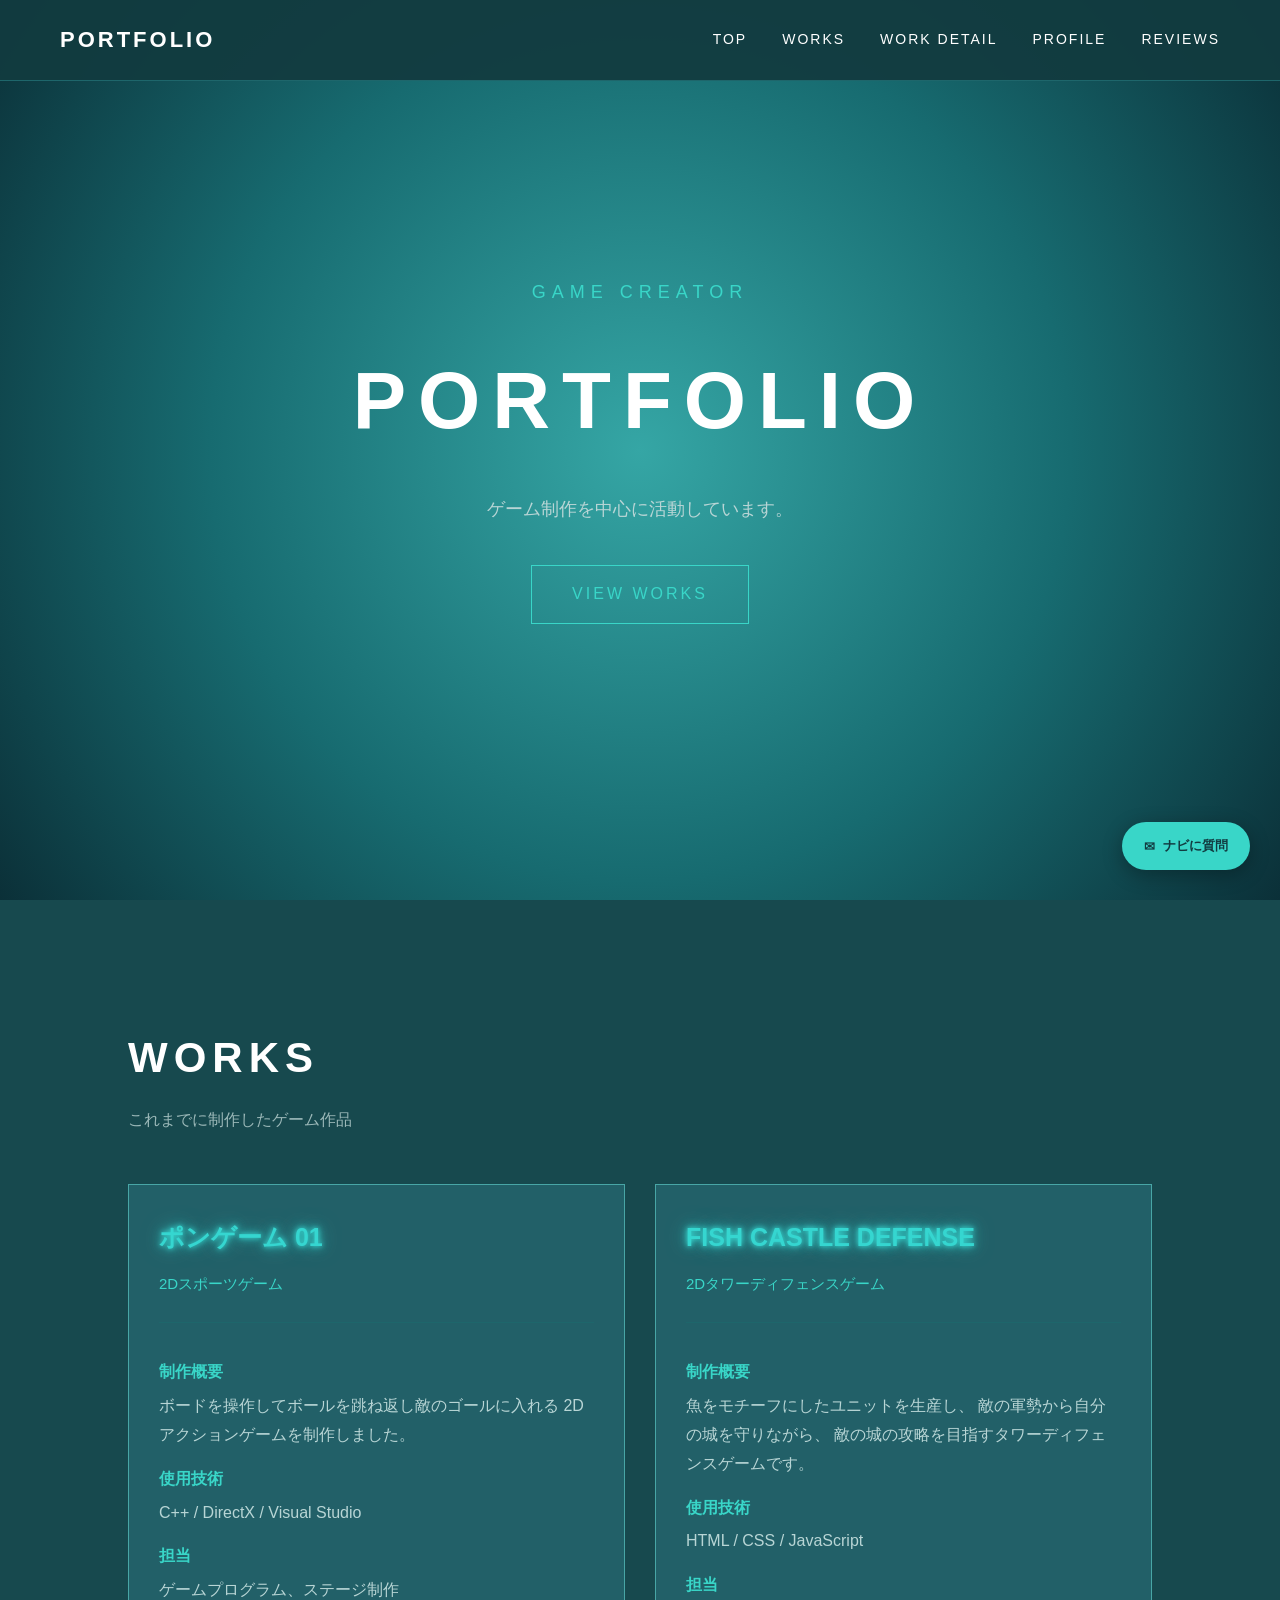
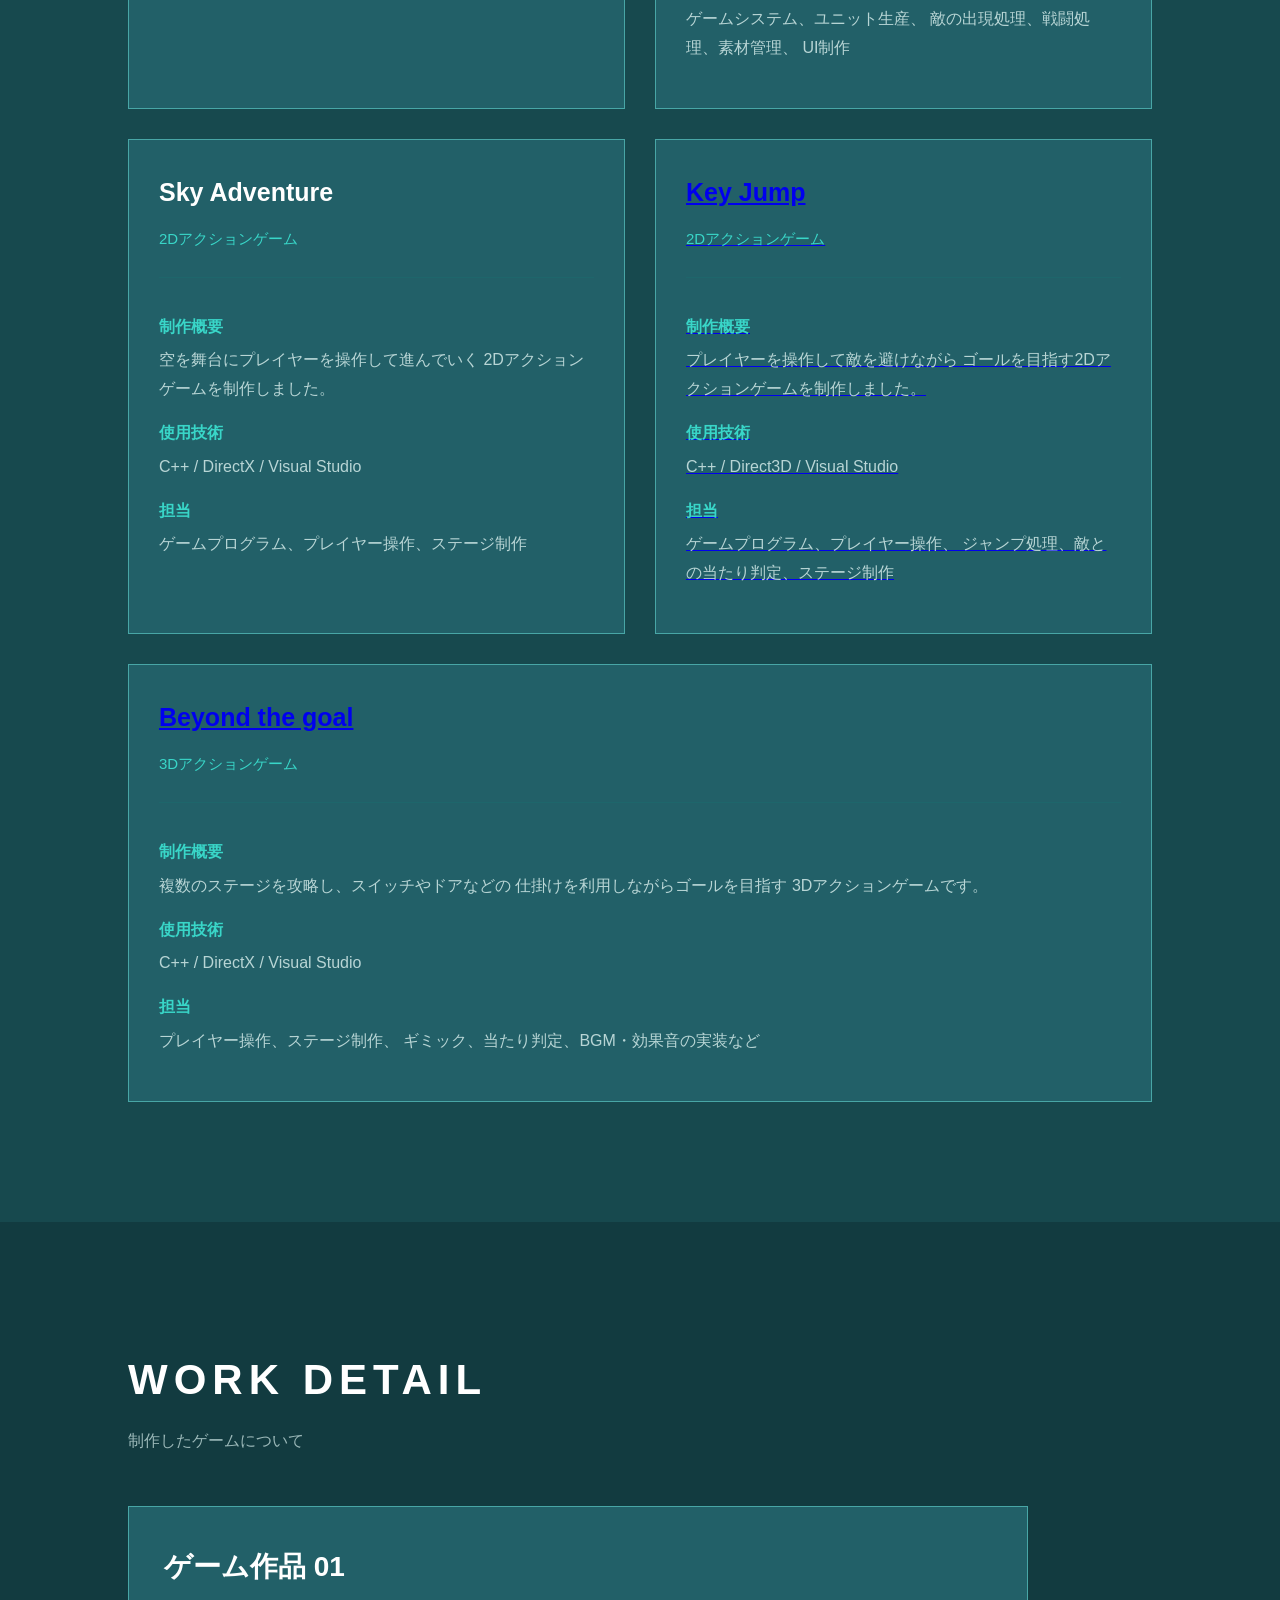
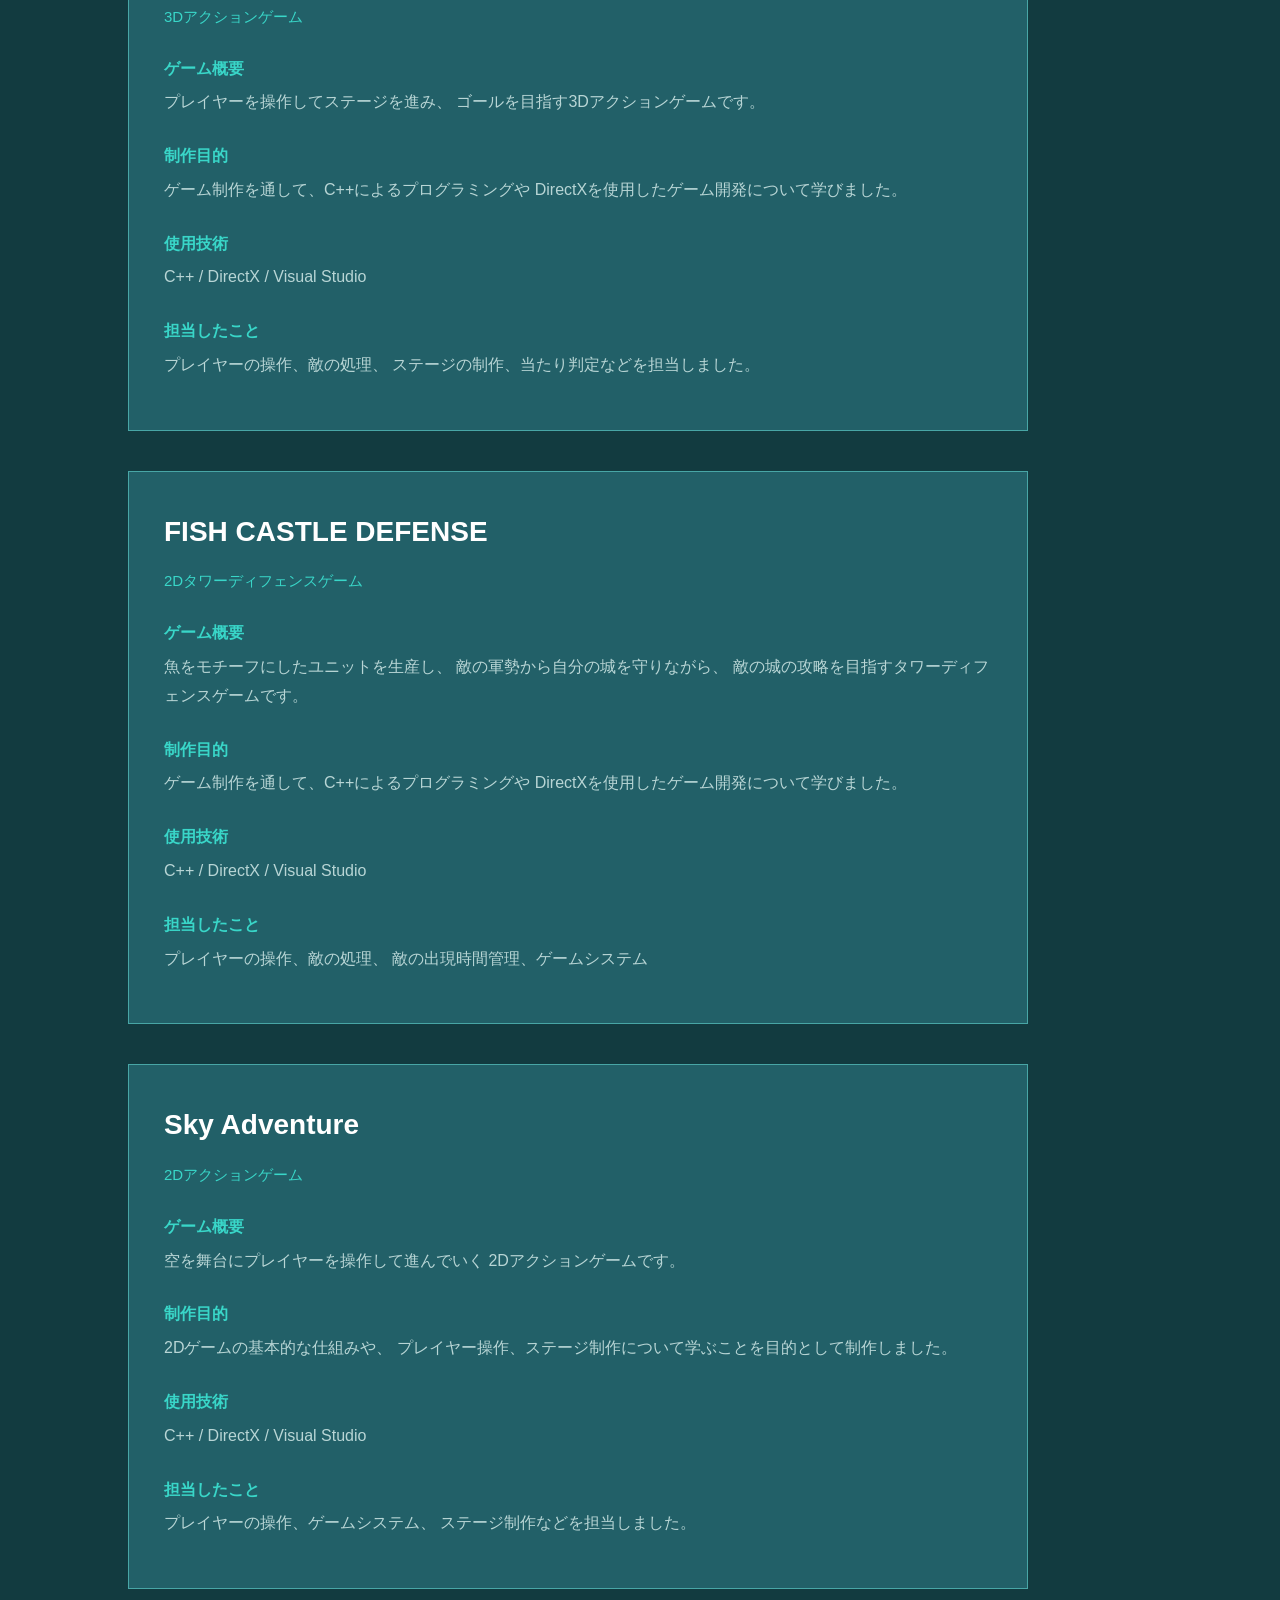
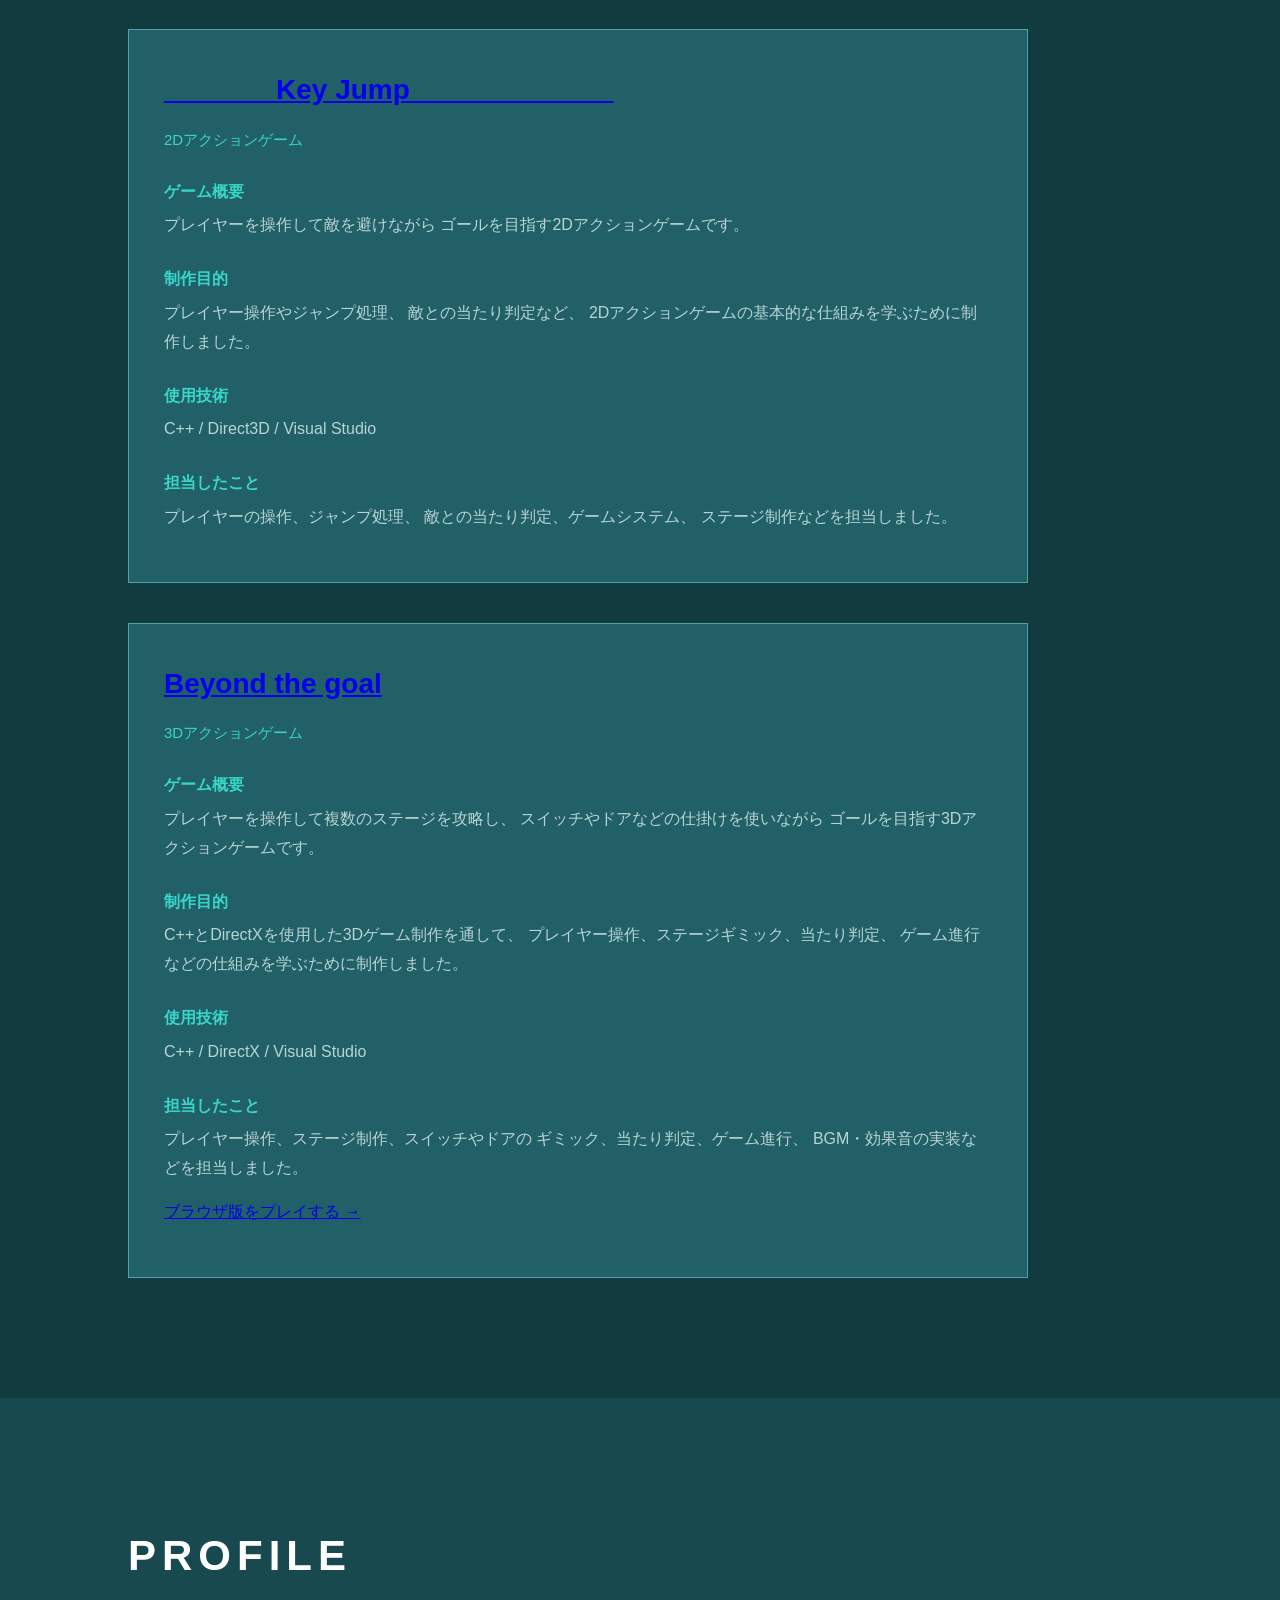
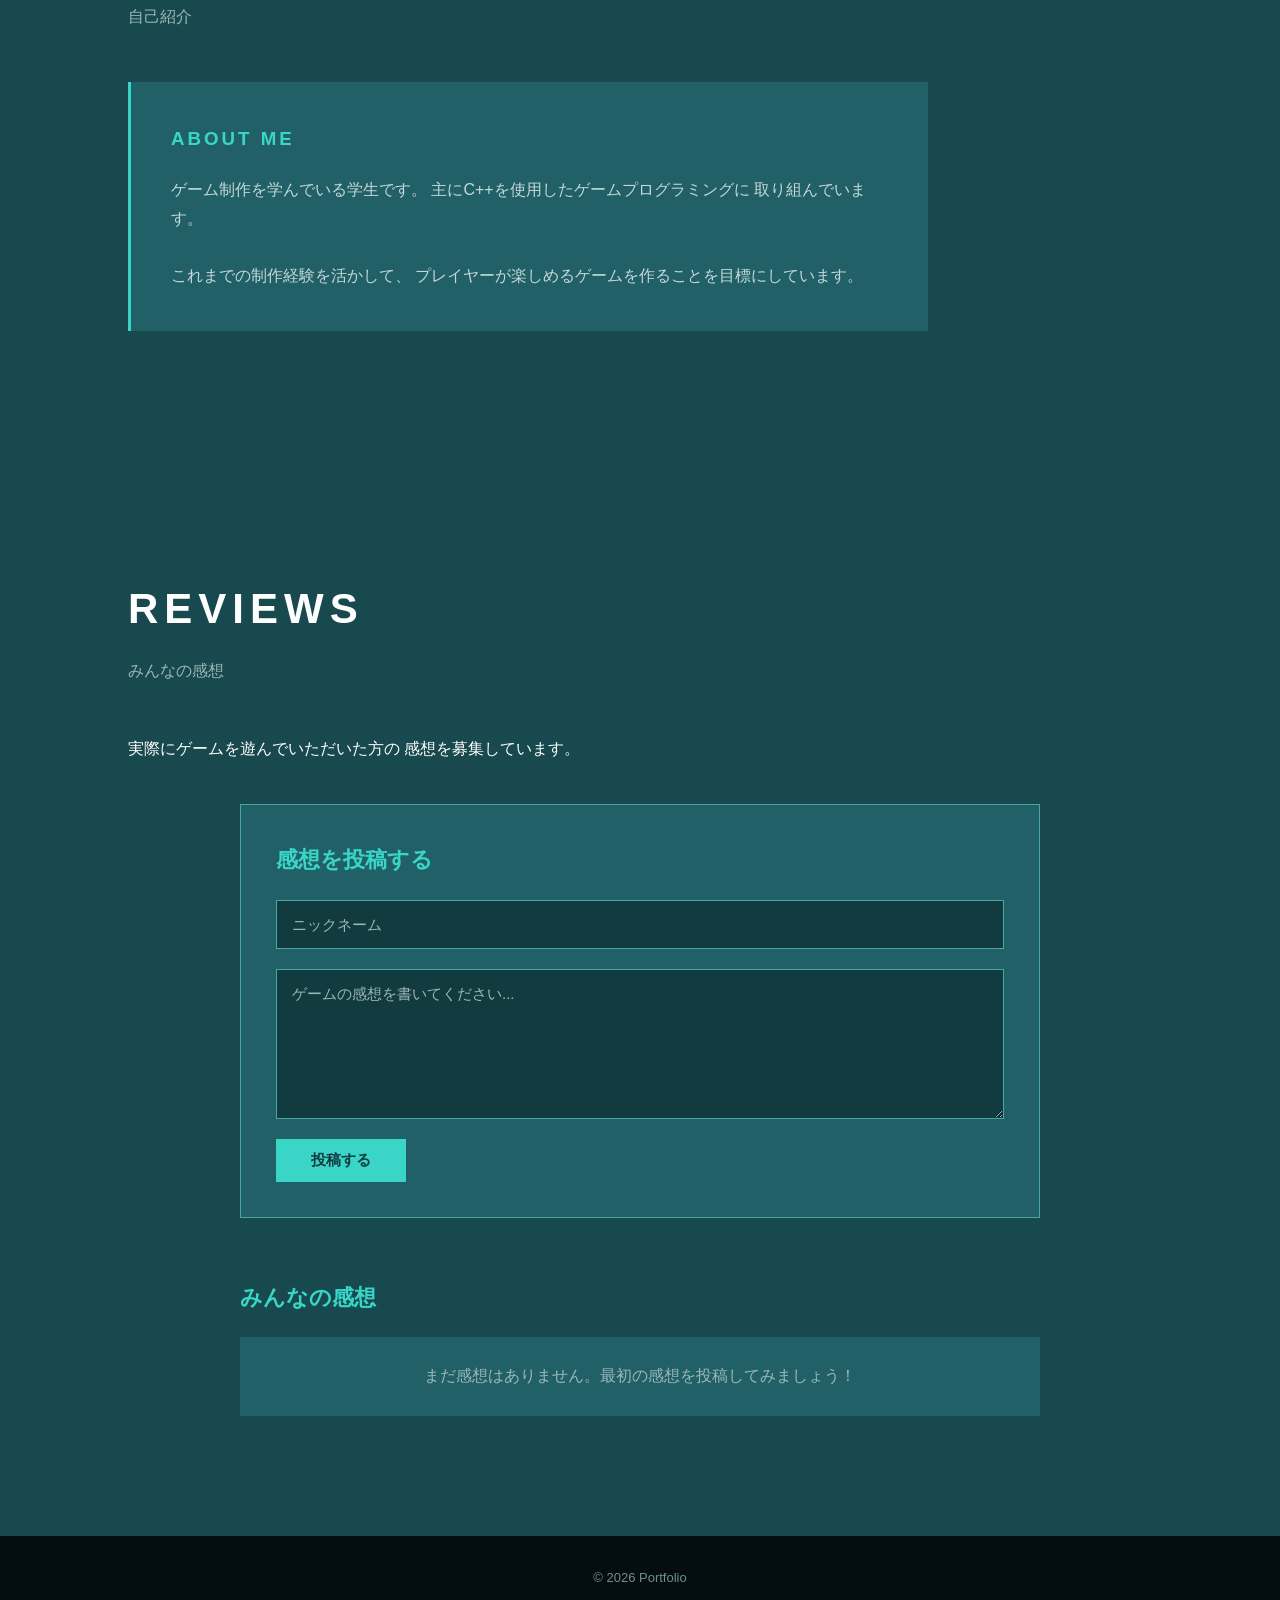
==== index.html @ 3aa64a10 "Update index.html" ====
<!DOCTYPE html>
<html lang="ja">

<head>
    <meta charset="UTF-8">

    <meta name="viewport" content="width=device-width, initial-scale=1.0">

    <title>Portfolio</title>

    <link rel="stylesheet" href="style.css">
</head>

<body>

    <!-- =========================
         ヘッダー
    ========================= -->

    <header>

        <div class="logo">
            PORTFOLIO
        </div>

       <nav>
    <a href="#top">TOP</a>
    <a href="#works">WORKS</a>
    <a href="#work-detail">WORK DETAIL</a>
    <a href="#profile">PROFILE</a>
    <a href="#reviews">REVIEWS</a>
</nav>

    </header>


    <main>

        <!-- =========================
             TOP
        ========================= -->

        <section class="hero" id="top">

            <p class="subtitle">
                GAME CREATOR
            </p>

            <h1>
                PORTFOLIO
            </h1>

            <p class="description">
                ゲーム制作を中心に活動しています。
            </p>

            <a href="#works" class="button">
                VIEW WORKS
            </a>

        </section>


        <!-- =========================
             WORKS
        ========================= -->

        <section class="works" id="works">

            <h2>
                WORKS
            </h2>

            <p class="section-description">
                これまでに制作したゲーム作品
            </p>


            <div class="work-container">


                <!-- =========================
                     作品1
                ========================= -->

                <div class="work-detail">

                    <h3>
                <a href="./pong.html" class="game-title-link">
                     ポンゲーム 01
                    </a>
                    </h3>

                    <p class="game-type">
                        2Dスポーツゲーム
                    </p>

                    <div class="work-info">

                        <h4>
                            制作概要
                        </h4>

                        <p>
                            ボードを操作してボールを跳ね返し敵のゴールに入れる
                            2Dアクションゲームを制作しました。
                        </p>


                        <h4>
                            使用技術
                        </h4>

                        <p>
                            C++ / DirectX / Visual Studio
                        </p>


                        <h4>
                            担当
                        </h4>

                        <p>
                            ゲームプログラム、ステージ制作
                        </p>

                    </div>

                </div>


        <!-- =========================
    　　　　 作品2
　　　　　========================= -->

<div class="work-detail">
    
      <h3>
    <a href="./FishCastleDefense/index.html" class="game-title-link">
        FISH CASTLE DEFENSE
    </a>
</h3>
    

    <p class="game-type">
        2Dタワーディフェンスゲーム
    </p>

    <div class="work-info">

        <h4>制作概要</h4>

        <p>
            魚をモチーフにしたユニットを生産し、
            敵の軍勢から自分の城を守りながら、
            敵の城の攻略を目指すタワーディフェンスゲームです。
        </p>

        <h4>使用技術</h4>

        <p>
            HTML / CSS / JavaScript
        </p>

        <h4>担当</h4>

        <p>
            ゲームシステム、ユニット生産、
            敵の出現処理、戦闘処理、素材管理、
            UI制作
        </p>

    </div>

</div>

                <!-- =========================
                     作品3
                ========================= -->

                <div class="work-detail">

                    <h3>
                        Sky Adventure
                    </h3>

                    <p class="game-type">
                        2Dアクションゲーム
                    </p>

                    <div class="work-info">

                        <h4>
                            制作概要
                        </h4>

                        <p>
                            空を舞台にプレイヤーを操作して進んでいく
                            2Dアクションゲームを制作しました。
                        </p>


                        <h4>
                            使用技術
                        </h4>

                        <p>
                            C++ / DirectX / Visual Studio
                        </p>


                        <h4>
                            担当
                        </h4>

                        <p>
                            ゲームプログラム、プレイヤー操作、ステージ制作
                        </p>

                    </div>

                </div>


                <!-- =========================
                     作品4
                ========================= -->

                <div class="work-detail">

                    <h3>
                   <a href="key-jump.html" class="game-title">
                        Key Jump
                    </h3>

                    <p class="game-type">
                        2Dアクションゲーム
                    </p>

                    <div class="work-info">

                        <h4>
                            制作概要
                        </h4>

                        <p>
                            プレイヤーを操作して敵を避けながら
                            ゴールを目指す2Dアクションゲームを制作しました。
                        </p>


                        <h4>
                            使用技術
                        </h4>

                        <p>
                            C++ / Direct3D / Visual Studio
                        </p>


                        <h4>
                            担当
                        </h4>

                        <p>
                            ゲームプログラム、プレイヤー操作、
                            ジャンプ処理、敵との当たり判定、ステージ制作
                        </p>

                    </div>

                </div>


            </div>


                <!-- =========================
                     作品5：Beyond the goal
                ========================= -->

                <div class="work-detail">

                    <h3>
                        <a href="beyond-the-goal.html" class="game-title">
                            Beyond the goal
                        </a>
                    </h3>

                    <p class="game-type">
                        3Dアクションゲーム
                    </p>

                    <div class="work-info">

                        <h4>制作概要</h4>

                        <p>
                            複数のステージを攻略し、スイッチやドアなどの
                            仕掛けを利用しながらゴールを目指す
                            3Dアクションゲームです。
                        </p>

                        <h4>使用技術</h4>

                        <p>
                            C++ / DirectX / Visual Studio
                        </p>

                        <h4>担当</h4>

                        <p>
                            プレイヤー操作、ステージ制作、
                            ギミック、当たり判定、BGM・効果音の実装など
                        </p>

                    </div>

                </div>

        </section>


        <!-- =========================
             WORK DETAIL
        ========================= -->

        <section class="work-detail-section" id="work-detail">

            <h2>
                WORK DETAIL
            </h2>

            <p class="section-description">
                制作したゲームについて
            </p>


            <!-- =========================
                 ゲーム作品01
            ========================= -->

            <div class="detail-item">

                <h3>
                    ゲーム作品 01
                </h3>

                <p class="game-type">
                    3Dアクションゲーム
                </p>


                <h4>
                    ゲーム概要
                </h4>

                <p>
                    プレイヤーを操作してステージを進み、
                    ゴールを目指す3Dアクションゲームです。
                </p>


                <h4>
                    制作目的
                </h4>

                <p>
                    ゲーム制作を通して、C++によるプログラミングや
                    DirectXを使用したゲーム開発について学びました。
                </p>


                <h4>
                    使用技術
                </h4>

                <p>
                    C++ / DirectX / Visual Studio
                </p>


                <h4>
                    担当したこと
                </h4>

                <p>
                    プレイヤーの操作、敵の処理、
                    ステージの制作、当たり判定などを担当しました。
                </p>

            </div>


        <!-- =========================
    　　　　  FISH CASTLE DEFENSE
　　　　　========================= -->

               <div class="detail-item">

                <h3>
                    FISH CASTLE DEFENSE
                </h3>

                <p class="game-type">
                     2Dタワーディフェンスゲーム
                </p>


                <h4>
                    ゲーム概要
                </h4>

                <p>
                    魚をモチーフにしたユニットを生産し、
                    敵の軍勢から自分の城を守りながら、
                    敵の城の攻略を目指すタワーディフェンスゲームです。
                </p>


                <h4>
                    制作目的
                </h4>

                <p>
                    ゲーム制作を通して、C++によるプログラミングや
                    DirectXを使用したゲーム開発について学びました。
                </p>


                <h4>
                    使用技術
                </h4>

                <p>
                    C++ / DirectX / Visual Studio
                </p>


                <h4>
                    担当したこと
                </h4>

                <p>
                    プレイヤーの操作、敵の処理、
                    敵の出現時間管理、ゲームシステム
                </p>

            </div>

   


            <!-- =========================
                 Sky Adventure
            ========================= -->

            <div class="detail-item">

                <h3>
                    Sky Adventure
                </h3>

                <p class="game-type">
                    2Dアクションゲーム
                </p>


                <h4>
                    ゲーム概要
                </h4>

                <p>
                    空を舞台にプレイヤーを操作して進んでいく
                    2Dアクションゲームです。
                </p>


                <h4>
                    制作目的
                </h4>

                <p>
                    2Dゲームの基本的な仕組みや、
                    プレイヤー操作、ステージ制作について学ぶことを目的として制作しました。
                </p>


                <h4>
                    使用技術
                </h4>

                <p>
                    C++ / DirectX / Visual Studio
                </p>


                <h4>
                    担当したこと
                </h4>

                <p>
                    プレイヤーの操作、ゲームシステム、
                    ステージ制作などを担当しました。
                </p>

            </div>


            <!-- =========================
                 Key Jump
            ========================= -->

            <div class="detail-item">

                <h3>
                <a href="key-jump.html" class="game-title">
        　　　　Key Jump
    　　　　　　　</a>
　　　　　　　　　　</h3>

                <p class="game-type">
                    2Dアクションゲーム
                </p>


                <h4>
                    ゲーム概要
                </h4>

                <p>
                    プレイヤーを操作して敵を避けながら
                    ゴールを目指す2Dアクションゲームです。
                </p>


                <h4>
                    制作目的
                </h4>

                <p>
                    プレイヤー操作やジャンプ処理、
                    敵との当たり判定など、
                    2Dアクションゲームの基本的な仕組みを学ぶために制作しました。
                </p>


                <h4>
                    使用技術
                </h4>

                <p>
                    C++ / Direct3D / Visual Studio
                </p>


                <h4>
                    担当したこと
                </h4>

                <p>
                    プレイヤーの操作、ジャンプ処理、
                    敵との当たり判定、ゲームシステム、
                    ステージ制作などを担当しました。
                </p>

            </div>

          
            <!-- =========================
                 Beyond the goal
            ========================= -->

            <div class="detail-item">

                <h3>
                    <a href="beyond-the-goal.html" class="game-title">
                        Beyond the goal
                    </a>
                </h3>

                <p class="game-type">
                    3Dアクションゲーム
                </p>

                <h4>ゲーム概要</h4>

                <p>
                    プレイヤーを操作して複数のステージを攻略し、
                    スイッチやドアなどの仕掛けを使いながら
                    ゴールを目指す3Dアクションゲームです。
                </p>

                <h4>制作目的</h4>

                <p>
                    C++とDirectXを使用した3Dゲーム制作を通して、
                    プレイヤー操作、ステージギミック、当たり判定、
                    ゲーム進行などの仕組みを学ぶために制作しました。
                </p>

                <h4>使用技術</h4>

                <p>
                    C++ / DirectX / Visual Studio
                </p>

                <h4>担当したこと</h4>

                <p>
                    プレイヤー操作、ステージ制作、スイッチやドアの
                    ギミック、当たり判定、ゲーム進行、
                    BGM・効果音の実装などを担当しました。
                </p>

                <p>
                    <a href="beyond-the-goal.html" class="game-title">
                        ブラウザ版をプレイする →
                    </a>
                </p>

            </div>



        </section>


        <!-- =========================
             PROFILE
        ========================= -->

        <section class="profile" id="profile">

            <h2>
                PROFILE
            </h2>

            <p class="section-description">
                自己紹介
            </p>


            <div class="profile-content">

                <h3>
                    ABOUT ME
                </h3>

                <p>
                    ゲーム制作を学んでいる学生です。
                    主にC++を使用したゲームプログラミングに
                    取り組んでいます。
                </p>

                <br>

                <p>
                    これまでの制作経験を活かして、
                    プレイヤーが楽しめるゲームを作ることを目標にしています。
                </p>

            </div>

        </section>


<!-- =========================
     REVIEWS
========================= -->

<section class="reviews" id="reviews">

    <h2>
        REVIEWS
    </h2>

    <p class="section-description">
        みんなの感想
    </p>

    <p>
        実際にゲームを遊んでいただいた方の
        感想を募集しています。
    </p>

    <!-- 感想投稿フォーム -->

    <div class="review-form">

        <h3>感想を投稿する</h3>

        <input
            type="text"
            id="review-name"
            placeholder="ニックネーム"
            maxlength="20"
        >

        <textarea
            id="review-comment"
            placeholder="ゲームの感想を書いてください..."
            maxlength="500"
        ></textarea>

        <button id="review-submit">
            投稿する
        </button>

    </div>

    <!-- 感想一覧 -->

    <div class="review-list">

        <h3>みんなの感想</h3>

        <div id="review-container">

            <!-- JavaScriptで投稿内容を表示 -->

        </div>

    </div>

</section>

    </main>


    <!-- =========================
         フッター
    ========================= -->

    <footer>

        <p>
            © 2026 Portfolio
        </p>

    </footer>


    <!-- =========================
         ナビ：チャットアシスタント
    ========================= -->

    <div id="assistant-container">

        <div id="assistant-window">

            <div class="assistant-header">
                <div>
                    <h3>ナビ</h3>
                    <p>ポートフォリオ案内アシスタント</p>
                </div>

                <button id="assistant-close">×</button>
            </div>

            <div id="assistant-messages"></div>

            <div class="assistant-input-area">

                <input
                    type="text"
                    id="assistant-input"
                    placeholder="質問を入力してください..."
                >

                <button id="assistant-send">
                    送信
                </button>

            </div>

        </div>

        <button id="assistant-toggle">
            <span>✉</span>
            <span>ナビに質問</span>
        </button>

    </div>

    <!-- JavaScript読み込み -->

    <script src="games-data.js"></script>
    <script src="assistant.js"></script>

    <script src="reviews.js"></script>

</body>
</html>
---- style.css ----
/* =========================
   全体
========================= */

* {
    margin: 0;
    padding: 0;
    box-sizing: border-box;
}

html {
    scroll-behavior: smooth;
}

body {
    font-family: Arial, "Noto Sans JP", sans-serif;
    background: #123b40;
    color: white;
    line-height: 1.8;
}


/* =========================
   ヘッダー
========================= */

header {
    position: fixed;
    top: 0;
    left: 0;
    width: 100%;

    display: flex;
    justify-content: space-between;
    align-items: center;

    padding: 20px 60px;

    background: rgba(18, 59, 64, 0.95);
    border-bottom: 1px solid #1e666b;

    z-index: 1000;
}

.logo {
    font-size: 22px;
    font-weight: bold;
    letter-spacing: 3px;
}

nav {
    display: flex;
    gap: 35px;
}

nav a {
    color: white;
    text-decoration: none;
    font-size: 14px;
    letter-spacing: 2px;

    transition: 0.3s;
}

nav a:hover {
    color: #39d6c8;
}


/* =========================
   メイン
========================= */

main {
    width: 100%;
}


/* =========================
   ヒーロー
========================= */

.hero {
    min-height: 100vh;

    display: flex;
    flex-direction: column;
    justify-content: center;
    align-items: center;

    text-align: center;

    padding: 100px 20px;

   background:
    radial-gradient(
        circle at center,
        #35a6a5 0%,
        #176b70 55%,
        #0b3038 100%
    );

    scroll-margin-top: 80px;
}

.subtitle {
    color: #39d6c8;

    font-size: 18px;

    letter-spacing: 6px;

    margin-bottom: 20px;
}

.hero h1 {
    font-size: 80px;

    letter-spacing: 12px;

    margin-bottom: 20px;
}

.description {
    font-size: 18px;

    color: #b8d5d5;

    margin-bottom: 40px;
}


/* =========================
   ボタン
========================= */

.button {
    display: inline-block;

    padding: 14px 40px;

    border: 1px solid #39d6c8;

    color: #39d6c8;

    text-decoration: none;

    letter-spacing: 3px;

    transition: 0.3s;
}

.button:hover {
    background: #39d6c8;

    color: #07191c;

    box-shadow:
        0 0 25px rgba(57, 214, 200, 0.5);
}


/* =========================
   共通セクション
========================= */

.works,
.profile {
    padding: 120px 10%;
}

.works {
    background: #17494e;
    scroll-margin-top: 80px;
}

.profile {
    background: #17494e;
    scroll-margin-top: 80px;
}

section h2 {
    font-size: 42px;

    letter-spacing: 6px;

    margin-bottom: 10px;
}

.section-description {
    color: #9bb8b8;

    margin-bottom: 50px;
}


/* =========================
   WORKS
========================= */

.work-container {
    display: grid;

    grid-template-columns: repeat(2, 1fr);

    gap: 30px;
}


/* =========================
   作品カード
========================= */

.work-detail {
    background: #226068;
    border: 1px solid #48a6a6;
    padding: 30px;
    transition: 0.3s;
    overflow: hidden;
}

.work-detail:hover {
    transform: translateY(-8px);

    border-color: #39d6c8;

    box-shadow:
        0 10px 40px rgba(0, 0, 0, 0.4);
}


/* =========================
   作品タイトル
========================= */

.work-detail h3 {
    color: white;

    font-size: 25px;

    margin-bottom: 10px;
}


/* =========================
   ゲーム種類
========================= */

.game-type {
    color: #39d6c8;

    font-size: 15px;

    margin-bottom: 25px;
}


/* =========================
   作品情報
========================= */

.work-info {
    border-top: 1px solid #1e666b;

    padding-top: 20px;
}

.work-info h4 {
    color: #39d6c8;

    font-size: 16px;

    margin-top: 15px;

    margin-bottom: 5px;
}

.work-info p {
    color: #b8d5d5;

    margin-bottom: 15px;
}


/* =========================
   WORK DETAIL
========================= */

.work-detail-section {
    padding: 120px 10%;
    background: #123b40;
    scroll-margin-top: 80px;
}

.detail-item {
    max-width: 900px;
    margin-top: 40px;
    padding: 35px;

    background: #226068;
    border: 1px solid #48a6a6;

    transition: 0.3s;
}

.detail-item:hover {
    border-color: #39d6c8;

    box-shadow:
        0 10px 40px rgba(0, 0, 0, 0.4);
}

.detail-item h3 {
    color: white;

    font-size: 28px;

    margin-bottom: 10px;
}

.detail-item h4 {
    color: #39d6c8;

    font-size: 16px;

    margin-top: 25px;

    margin-bottom: 5px;
}

.detail-item p {
    color: #b8d5d5;

    margin-bottom: 15px;
}

.detail-item .game-type {
    color: #39d6c8;
}


/* =========================
   PROFILE
========================= */

.profile-content {
    max-width: 800px;
    margin-top: 40px;
    padding: 40px;
    border-left: 3px solid #39d6c8;
    background: #226068;
}

.profile-content h3 {
    color: #39d6c8;

    letter-spacing: 3px;

    margin-bottom: 20px;
}

.profile-content p {
    color: #c3d8d8;
}


/* =========================
   フッター
========================= */

footer {
    text-align: center;

    padding: 30px;

    background: #040d0f;

    color: #6f9090;

    font-size: 13px;
}


/* =========================
   スマホ対応
========================= */

@media (max-width: 700px) {

    header {
        padding: 15px 20px;
    }

    nav {
        gap: 15px;
    }

    nav a {
        font-size: 11px;
    }

    .hero h1 {
        font-size: 45px;

        letter-spacing: 6px;
    }

    .subtitle {
        font-size: 14px;

        letter-spacing: 4px;
    }

    .description {
        font-size: 15px;
    }

    .work-container {
        grid-template-columns: 1fr;
    }

    .works,
    .profile,
    .work-detail-section {
        padding: 80px 7%;
    }

    section h2 {
        font-size: 32px;

        letter-spacing: 4px;
    }

    .work-detail {
        padding: 25px;
    }

    .detail-item {
        padding: 25px;
    }

    .profile-content {
        padding: 25px;
    }
}


/* =========================
   ナビ：チャットアシスタント
========================= */

#assistant-container {
    position: fixed;
    right: 30px;
    bottom: 30px;
    z-index: 2000;
}

/* チャット画面 */

#assistant-window {
    display: none;

    width: 360px;
    height: 480px;

    margin-bottom: 15px;

    background: #17494e;
    border: 1px solid #39d6c8;

    box-shadow: 0 10px 40px rgba(0, 0, 0, 0.5);

    overflow: hidden;

    flex-direction: column;
}

/* チャット表示中 */

#assistant-window.active {
    display: flex;
}

/* ヘッダー */

.assistant-header {
    display: flex;
    justify-content: space-between;
    align-items: center;

    padding: 15px 20px;

    background: #226068;
    border-bottom: 1px solid #39d6c8;
}

.assistant-header h3 {
    color: #39d6c8;
    font-size: 20px;
}

.assistant-header p {
    color: #b8d5d5;
    font-size: 11px;
}

#assistant-close {
    background: none;
    border: none;

    color: white;
    font-size: 28px;

    cursor: pointer;
}

/* メッセージ欄 */

#assistant-messages {
    flex: 1;

    padding: 15px;

    overflow-y: auto;

    display: flex;
    flex-direction: column;
    gap: 12px;
}

/* メッセージ共通 */

.message {
    max-width: 85%;

    padding: 10px 14px;

    border-radius: 12px;

    font-size: 14px;
    white-space: pre-wrap;
    overflow-wrap: anywhere;
}

/* ナビのメッセージ */

.assistant-message {
    align-self: flex-start;

    background: #226068;
    color: white;
}

/* ユーザーのメッセージ */

.user-message {
    align-self: flex-end;

    background: #39d6c8;
    color: #123b40;
}

/* 入力欄 */

.assistant-input-area {
    display: flex;

    padding: 12px;

    background: #123b40;

    border-top: 1px solid #1e666b;

    gap: 8px;
}

#assistant-input {
    flex: 1;

    min-width: 0;

    padding: 10px;

    background: #226068;

    border: 1px solid #48a6a6;

    color: white;

    outline: none;
}

#assistant-input:focus {
    border-color: #39d6c8;
}

#assistant-input::placeholder {
    color: #9bb8b8;
}

#assistant-send {
    padding: 10px 15px;

    background: #39d6c8;

    border: none;

    color: #123b40;

    font-weight: bold;

    cursor: pointer;

    transition: 0.3s;
}

#assistant-send:hover {
    background: white;
}

/* チャットを開くボタン */

#assistant-toggle {
    display: flex;
    align-items: center;
    gap: 8px;

    margin-left: auto;

    padding: 15px 22px;

    background: #39d6c8;

    border: none;
    border-radius: 30px;

    color: #123b40;

    font-weight: bold;

    cursor: pointer;

    box-shadow: 0 5px 20px rgba(0, 0, 0, 0.3);

    transition: 0.3s;
}

#assistant-toggle:hover {
    transform: translateY(-4px);

    box-shadow: 0 8px 25px rgba(57, 214, 200, 0.4);
}

/* スマホ対応 */

@media (max-width: 500px) {

    #assistant-container {
        right: 15px;
        bottom: 15px;
    }

    #assistant-window {
        width: calc(100vw - 30px);
        height: 65vh;
        max-height: 480px;
    }

    #assistant-toggle {
        padding: 13px 18px;
    }

}

/* =========================
   ナビ：チャットアシスタント
========================= */

#assistant-container {
    position: fixed;
    right: 30px;
    bottom: 30px;
    z-index: 2000;
}

/* チャット画面 */

#assistant-window {
    display: none;

    width: 360px;
    height: 480px;

    margin-bottom: 15px;

    background: #17494e;
    border: 1px solid #39d6c8;

    box-shadow: 0 10px 40px rgba(0, 0, 0, 0.5);

    overflow: hidden;

    flex-direction: column;
}

/* チャット表示中 */

#assistant-window.active {
    display: flex;
}

/* ヘッダー */

.assistant-header {
    display: flex;
    justify-content: space-between;
    align-items: center;

    padding: 15px 20px;

    background: #226068;
    border-bottom: 1px solid #39d6c8;
}

.assistant-header h3 {
    color: #39d6c8;
    font-size: 20px;
}

.assistant-header p {
    color: #b8d5d5;
    font-size: 11px;
}

#assistant-close {
    background: none;
    border: none;

    color: white;
    font-size: 28px;

    cursor: pointer;
}

/* メッセージ欄 */

#assistant-messages {
    flex: 1;

    padding: 15px;

    overflow-y: auto;

    display: flex;
    flex-direction: column;
    gap: 12px;
}

/* メッセージ共通 */

.message {
    max-width: 85%;

    padding: 10px 14px;

    border-radius: 12px;

    font-size: 14px;
    white-space: pre-wrap;
    overflow-wrap: anywhere;
}

/* ナビのメッセージ */

.assistant-message {
    align-self: flex-start;

    background: #226068;
    color: white;
}

/* ユーザーのメッセージ */

.user-message {
    align-self: flex-end;

    background: #39d6c8;
    color: #123b40;
}

/* 入力欄 */

.assistant-input-area {
    display: flex;

    padding: 12px;

    background: #123b40;

    border-top: 1px solid #1e666b;

    gap: 8px;
}

#assistant-input {
    flex: 1;

    min-width: 0;

    padding: 10px;

    background: #226068;

    border: 1px solid #48a6a6;

    color: white;

    outline: none;
}

#assistant-input:focus {
    border-color: #39d6c8;
}

#assistant-input::placeholder {
    color: #9bb8b8;
}

#assistant-send {
    padding: 10px 15px;

    background: #39d6c8;

    border: none;

    color: #123b40;

    font-weight: bold;

    cursor: pointer;

    transition: 0.3s;
}

#assistant-send:hover {
    background: white;
}

/* チャットを開くボタン */

#assistant-toggle {
    display: flex;
    align-items: center;
    gap: 8px;

    margin-left: auto;

    padding: 15px 22px;

    background: #39d6c8;

    border: none;
    border-radius: 30px;

    color: #123b40;

    font-weight: bold;

    cursor: pointer;

    box-shadow: 0 5px 20px rgba(0, 0, 0, 0.3);

    transition: 0.3s;
}

#assistant-toggle:hover {
    transform: translateY(-4px);

    box-shadow: 0 8px 25px rgba(57, 214, 200, 0.4);
}

/* スマホ対応 */

@media (max-width: 500px) {

    #assistant-container {
        right: 15px;
        bottom: 15px;
    }

    #assistant-window {
        width: calc(100vw - 30px);
        height: 65vh;
        max-height: 480px;
    }

    #assistant-toggle {
        padding: 13px 18px;
    }

}


/* ポンゲームのリンク */

.game-title-link {
    color: #35d6d0;
    text-decoration: none;
    text-shadow:
        0 0 5px #35d6d0,
        0 0 10px #35d6d0,
        0 0 20px #35a6a5;

    transition: 0.3s;
}

.game-title-link:hover {
    color: #ffffff;
    text-shadow:
        0 0 8px #35d6d0,
        0 0 18px #35d6d0,
        0 0 30px #35a6a5;
}


/* =========================
   REVIEWS：みんなの感想
========================= */

.reviews {
    padding: 120px 10%;
    background: #17494e;
    scroll-margin-top: 80px;
}

.review-form {
    max-width: 800px;
    margin: 40px auto;
    padding: 35px;

    background: #226068;
    border: 1px solid #48a6a6;
}

.review-form h3,
.review-list h3 {
    color: #39d6c8;
    font-size: 22px;
    margin-bottom: 20px;
}

#review-name,
#review-comment {
    display: block;
    width: 100%;
    margin-bottom: 20px;
    padding: 15px;

    background: #123b40;
    border: 1px solid #48a6a6;

    color: white;
    font-size: 15px;
    outline: none;
}

#review-name:focus,
#review-comment:focus {
    border-color: #39d6c8;
}

#review-name::placeholder,
#review-comment::placeholder {
    color: #9bb8b8;
}

#review-comment {
    min-height: 150px;
    resize: vertical;
    font-family: inherit;
}

#review-submit {
    padding: 12px 35px;

    background: #39d6c8;
    border: none;

    color: #123b40;
    font-size: 15px;
    font-weight: bold;

    cursor: pointer;
    transition: 0.3s;
}

#review-submit:hover {
    background: white;
    transform: translateY(-3px);
}

.review-list {
    max-width: 800px;
    margin: 60px auto 0;
}

.review-card {
    margin-bottom: 20px;
    padding: 25px;

    background: #226068;
    border: 1px solid #48a6a6;
}

.review-card h4 {
    color: #39d6c8;
    font-size: 17px;
    margin-bottom: 5px;
}

.review-date {
    color: #9bb8b8;
    font-size: 12px;
    margin-bottom: 15px;
}

.review-comment {
    color: #c3d8d8;
    white-space: pre-wrap;
    overflow-wrap: anywhere;
}

.review-empty {
    color: #9bb8b8;
    padding: 25px;
    text-align: center;
    background: #226068;
}

/* スマホ対応 */

@media (max-width: 700px) {

    .reviews {
        padding: 80px 7%;
    }

    .review-form {
        padding: 22px;
    }

    .review-card {
        padding: 20px;
    }

    #review-submit {
        width: 100%;
    }
}
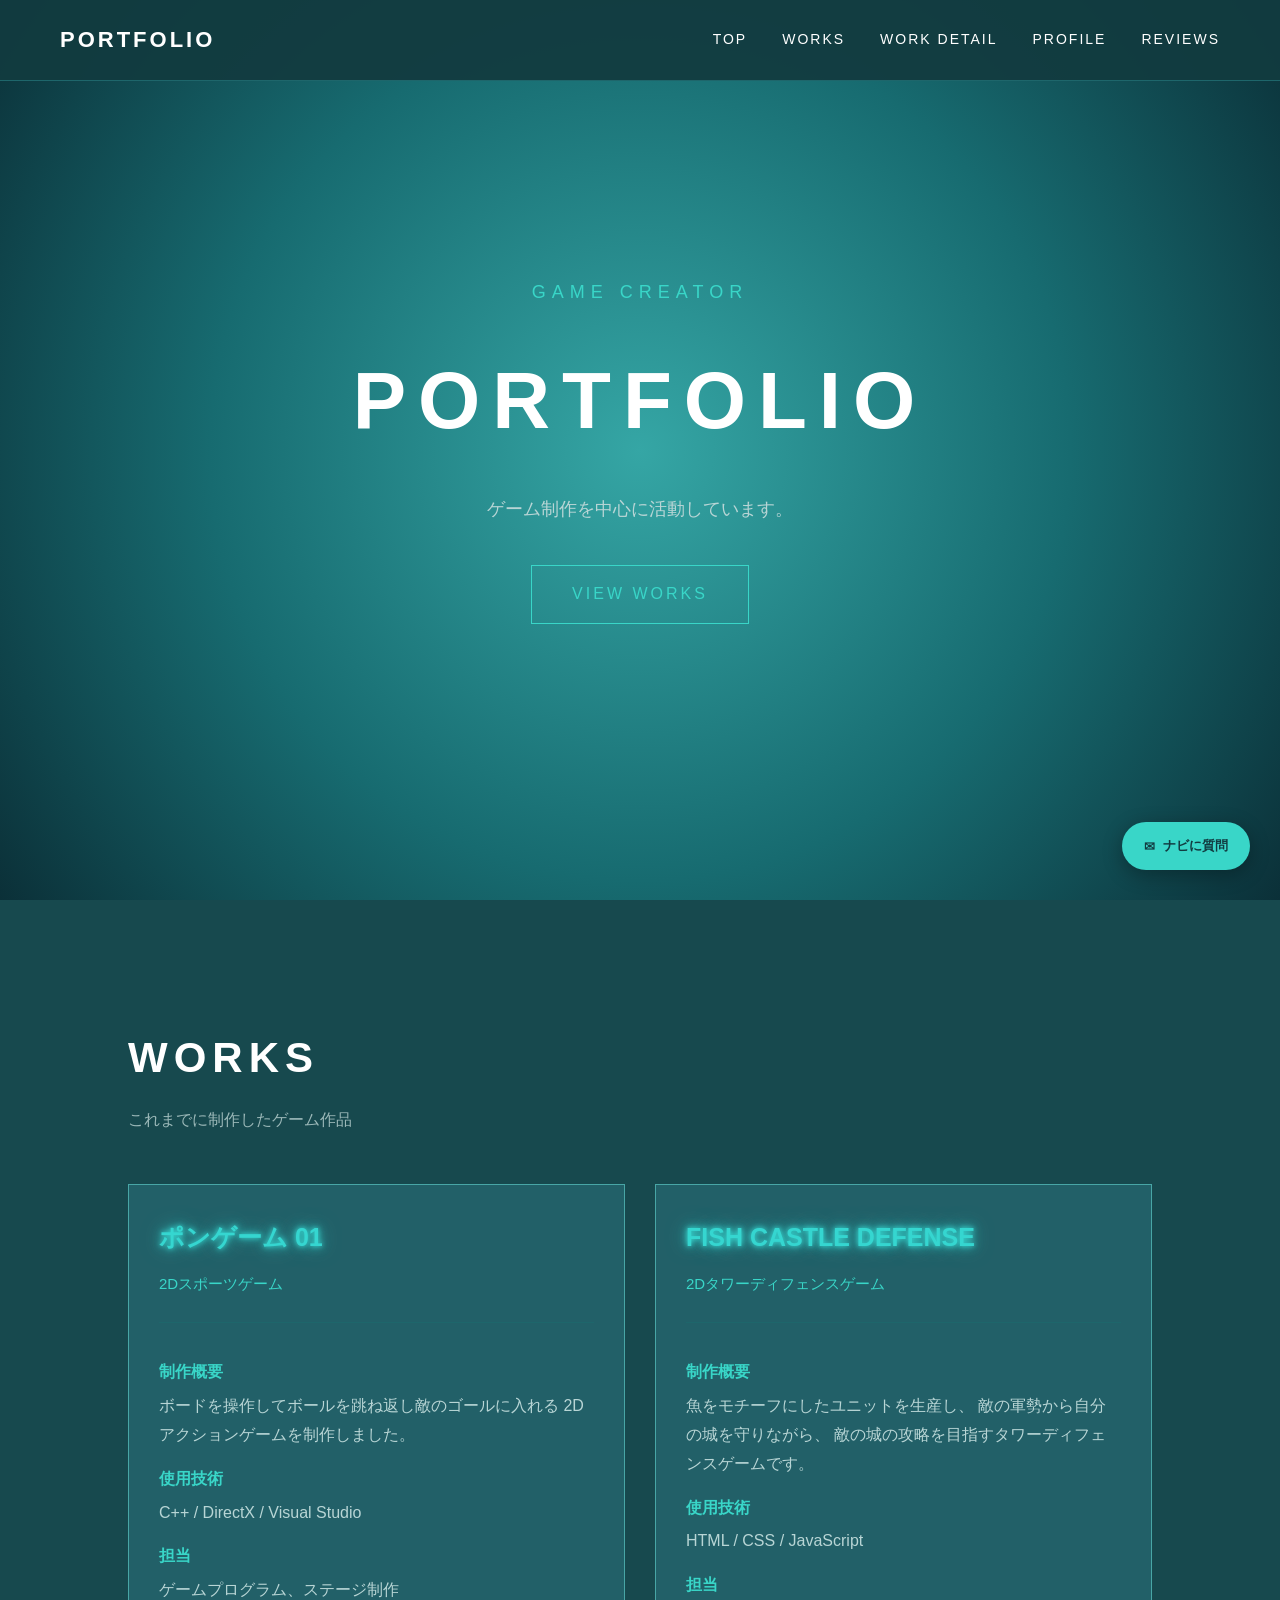
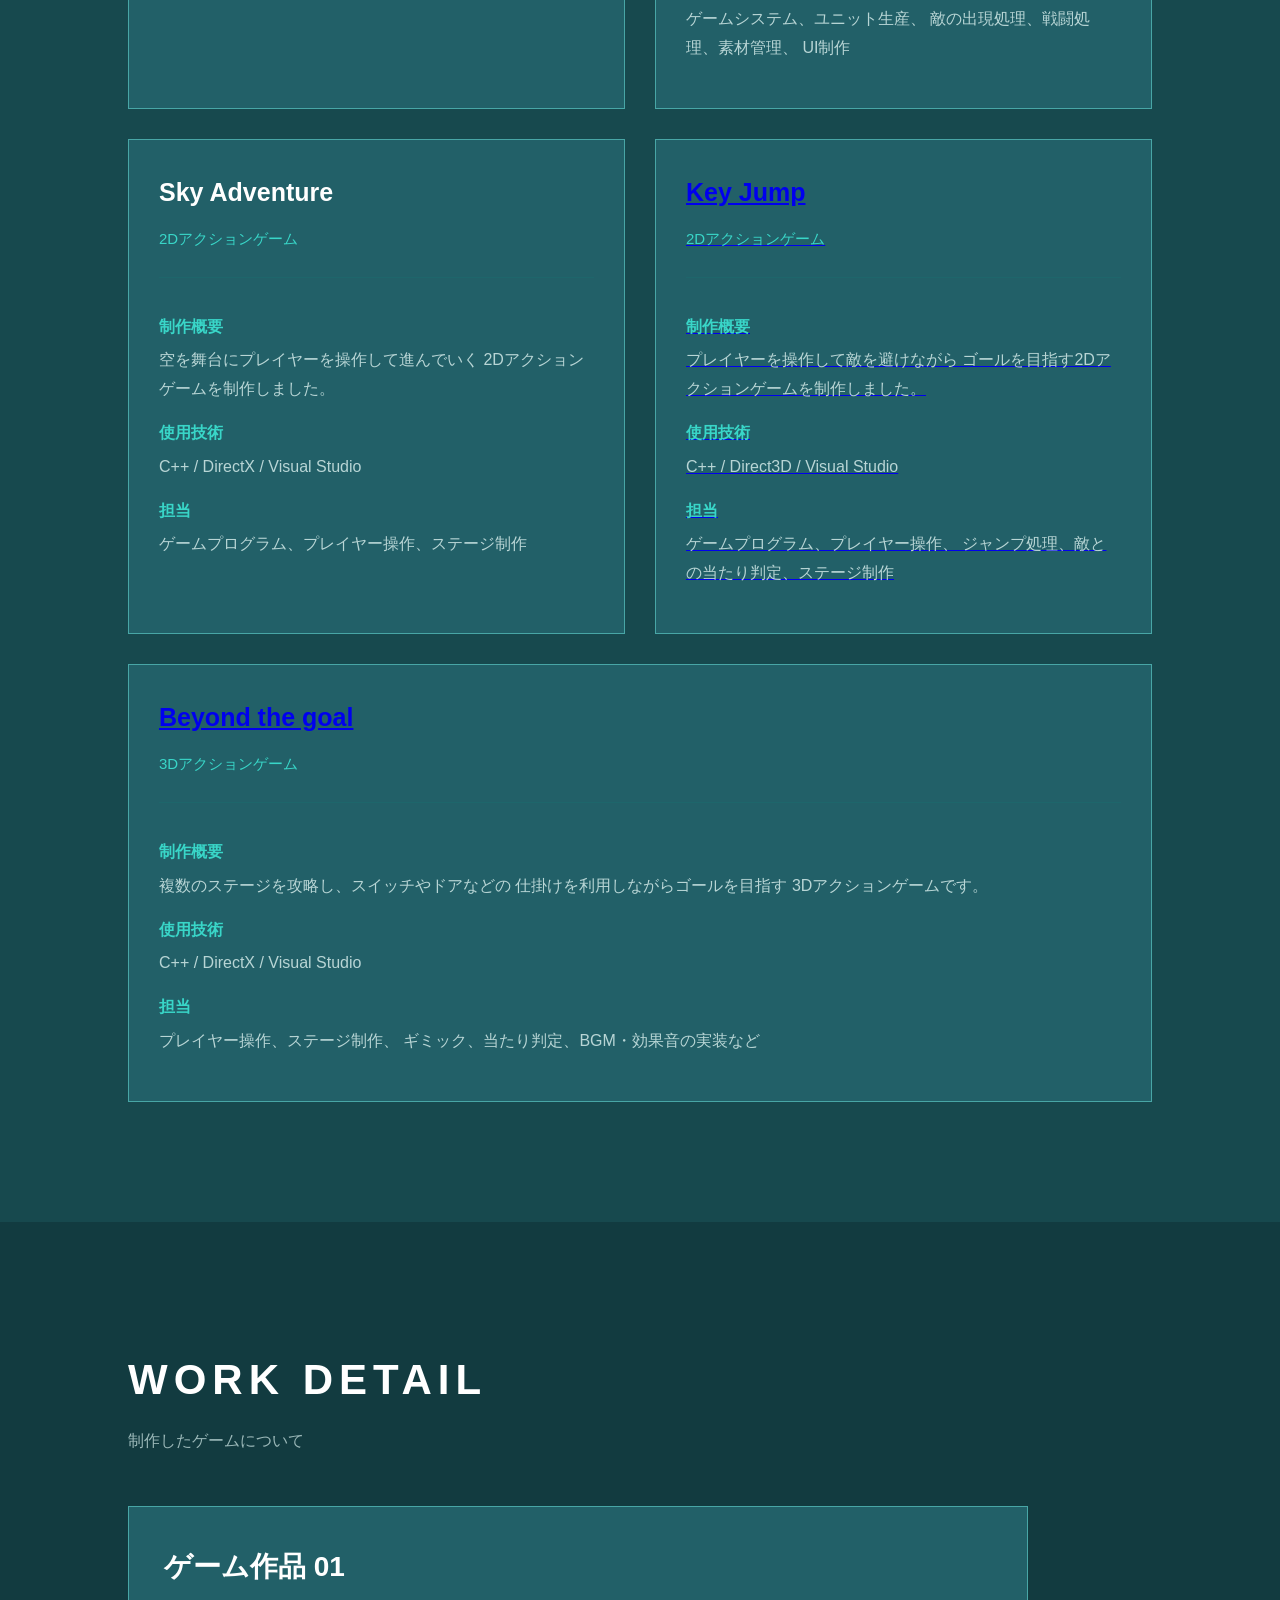
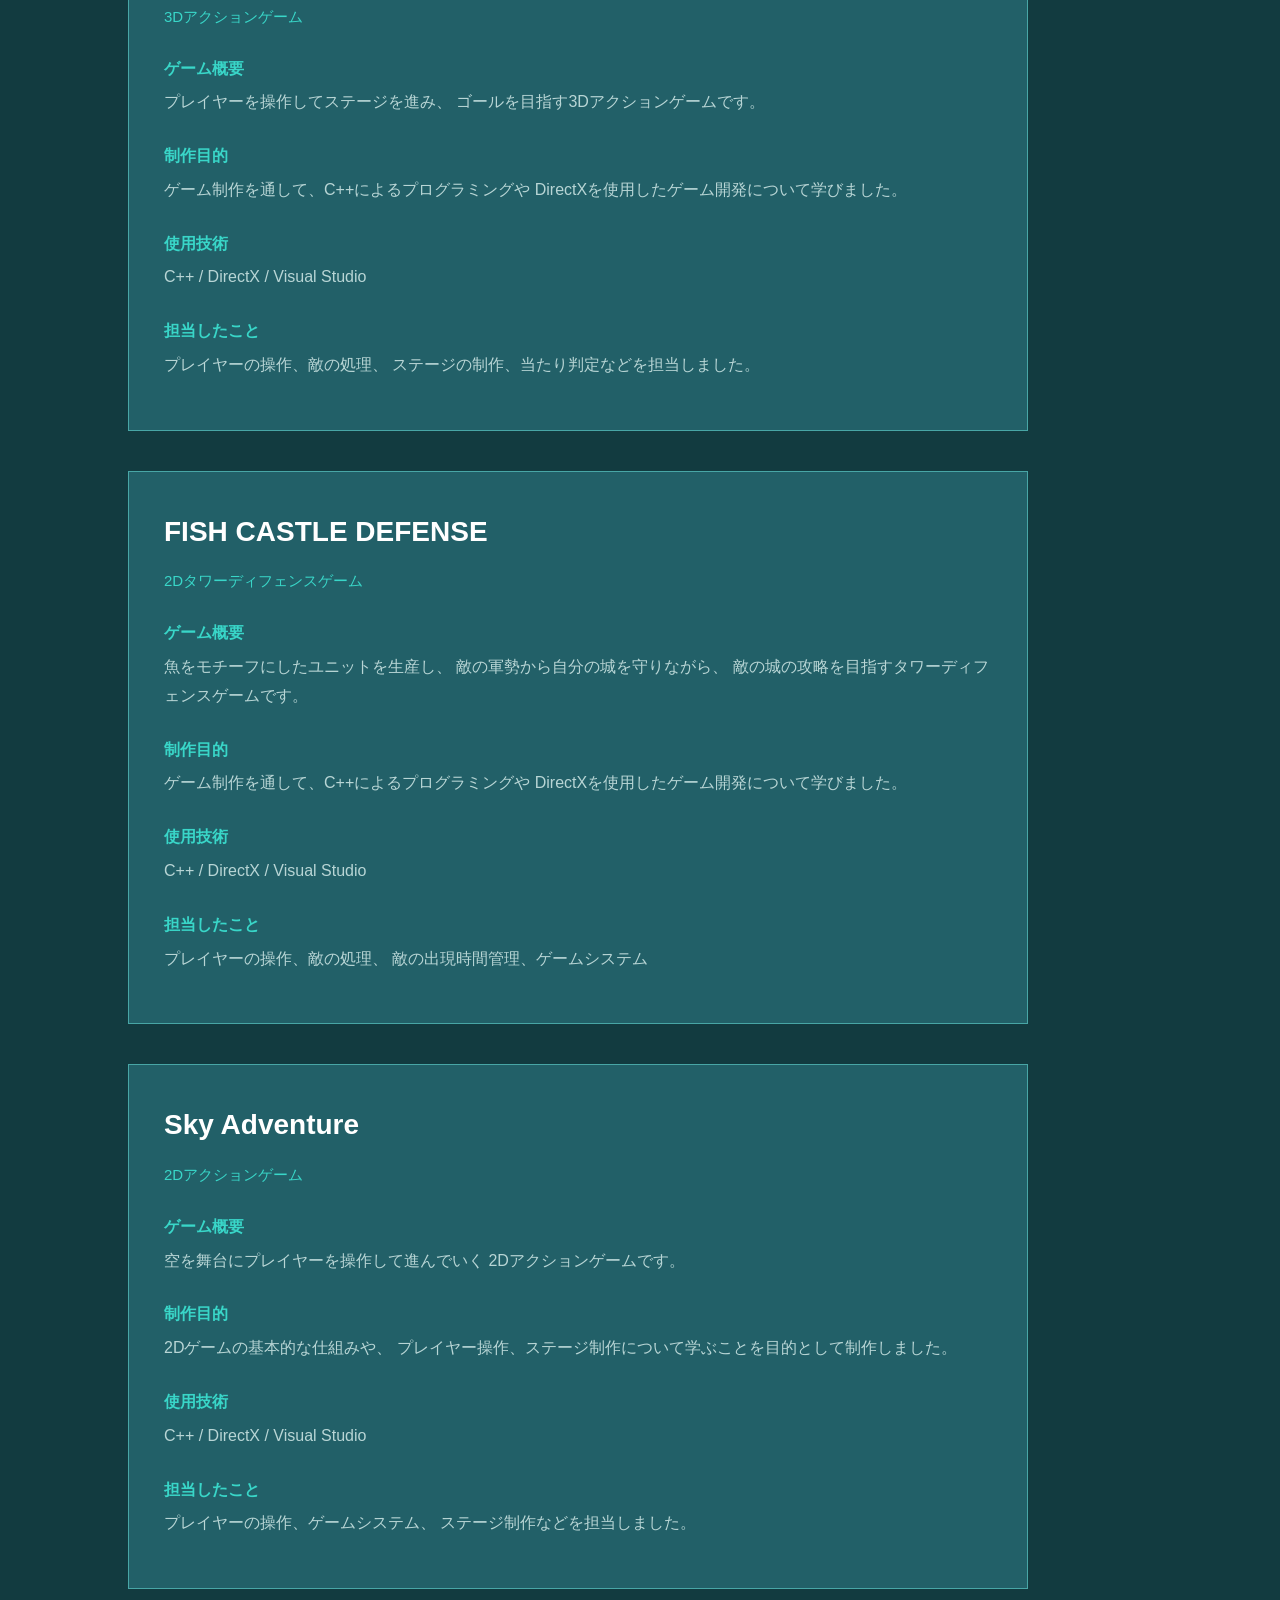
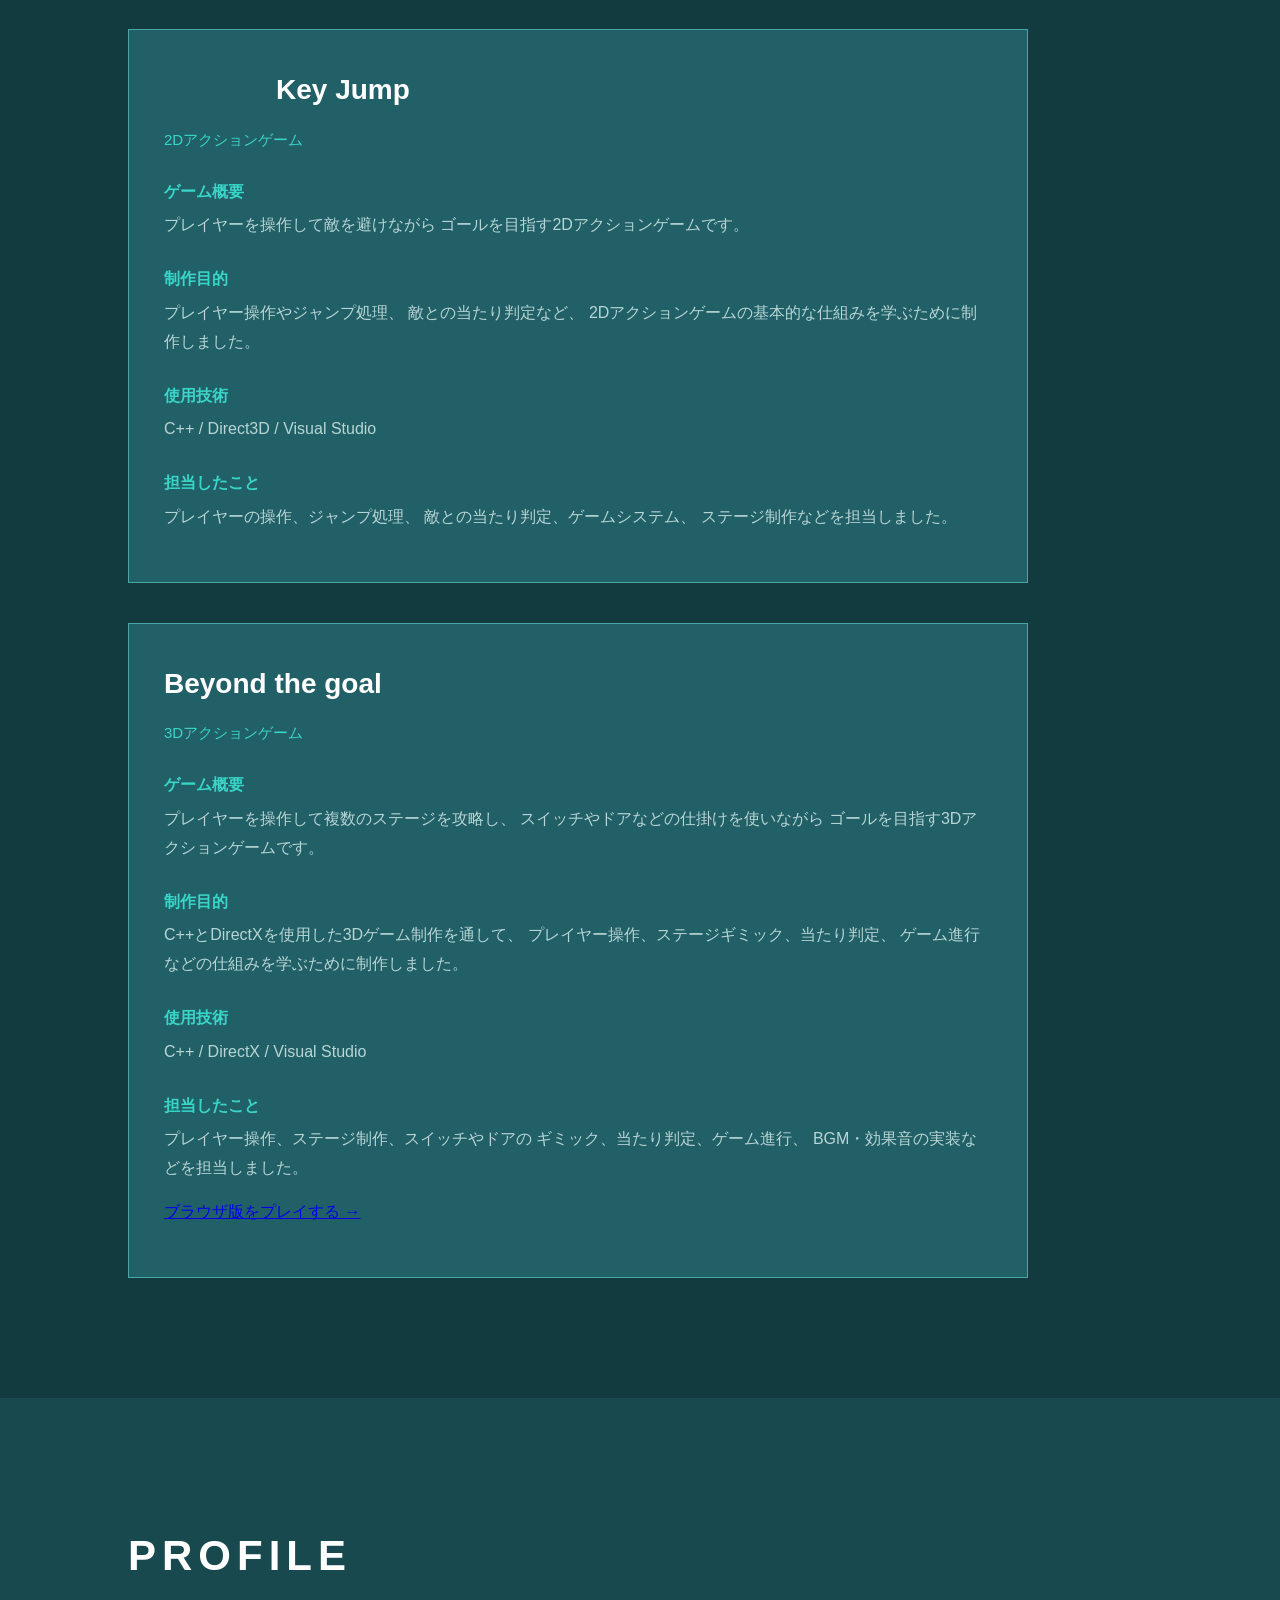
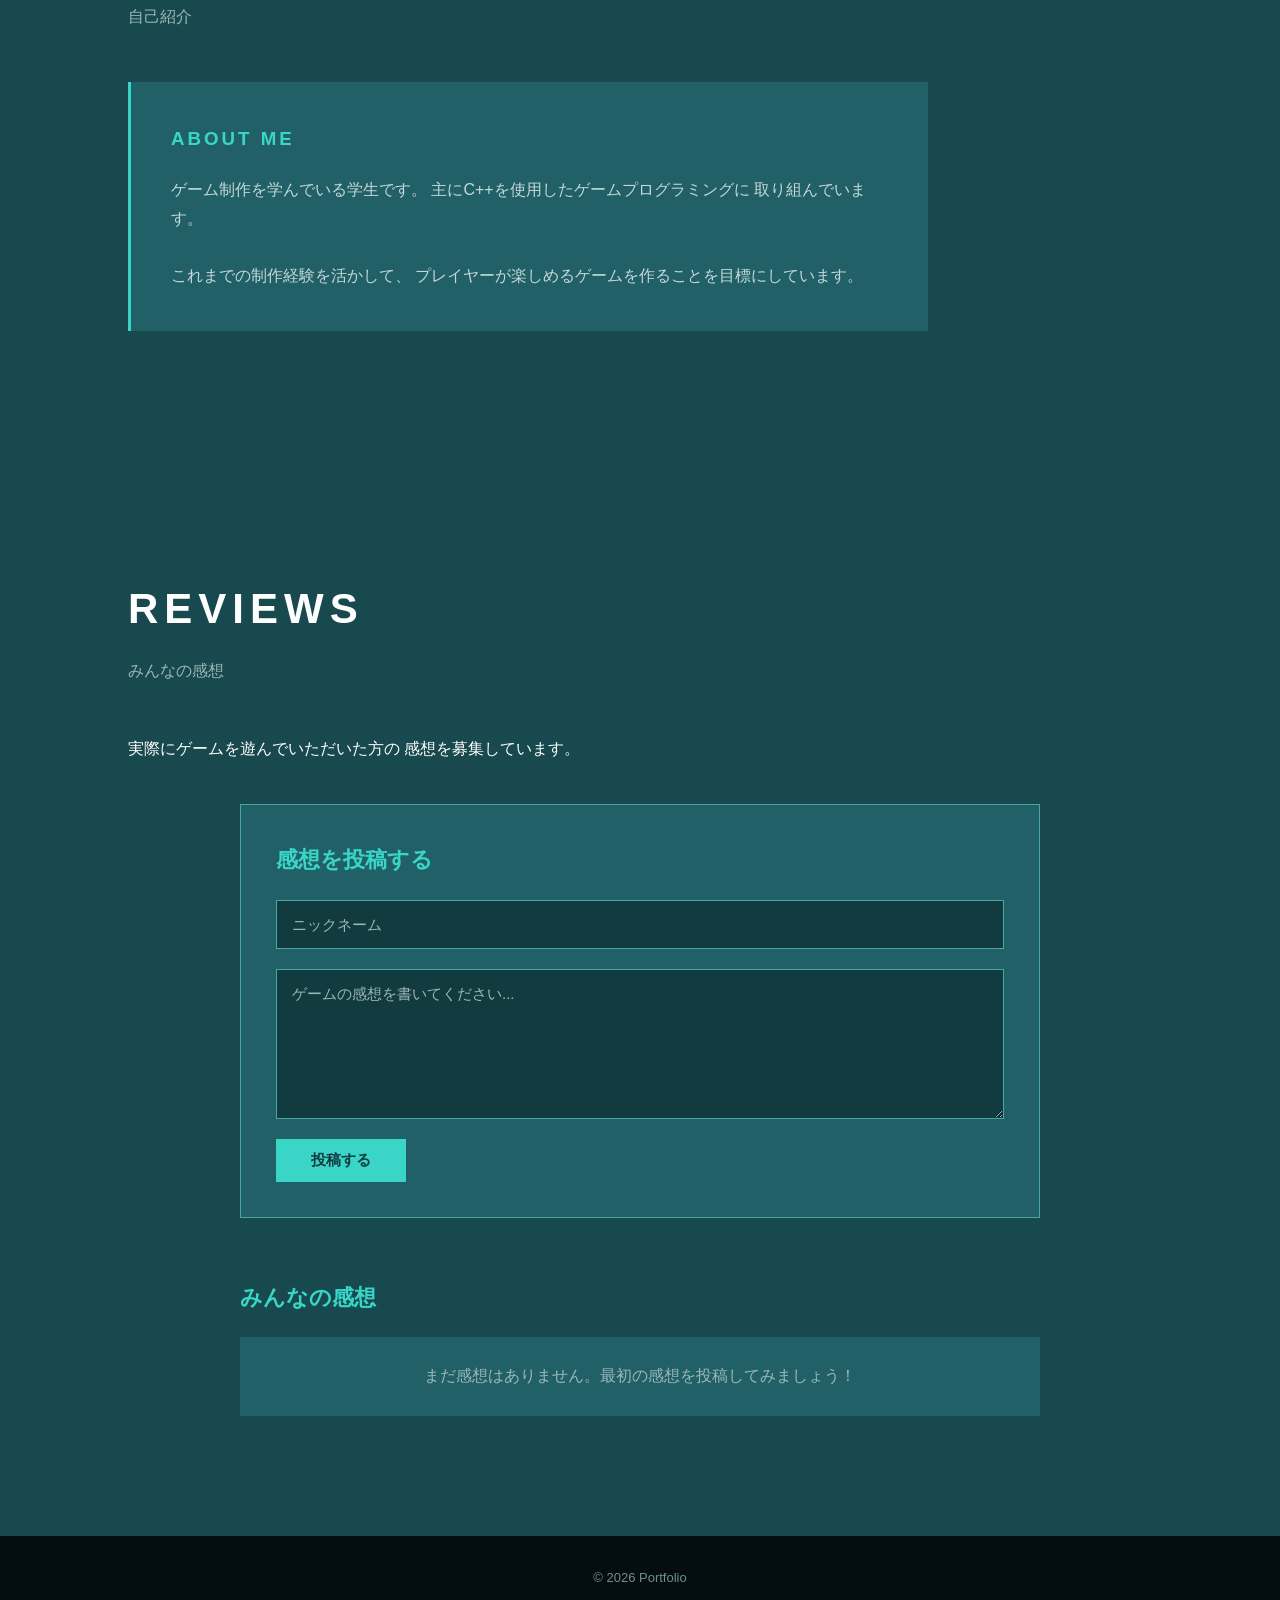
==== commit 1b6ecd3b: "Update index.html" ====
--- a/index.html
+++ b/index.html
@@ -514,7 +514,6 @@
             <div class="detail-item">
 
                 <h3>
-                <a href="key-jump.html" class="game-title">
         　　　　Key Jump
     　　　　　　　</a>
 　　　　　　　　　　</h3>
@@ -574,7 +573,6 @@
             <div class="detail-item">
 
                 <h3>
-                    <a href="beyond-the-goal.html" class="game-title">
                         Beyond the goal
                     </a>
                 </h3>
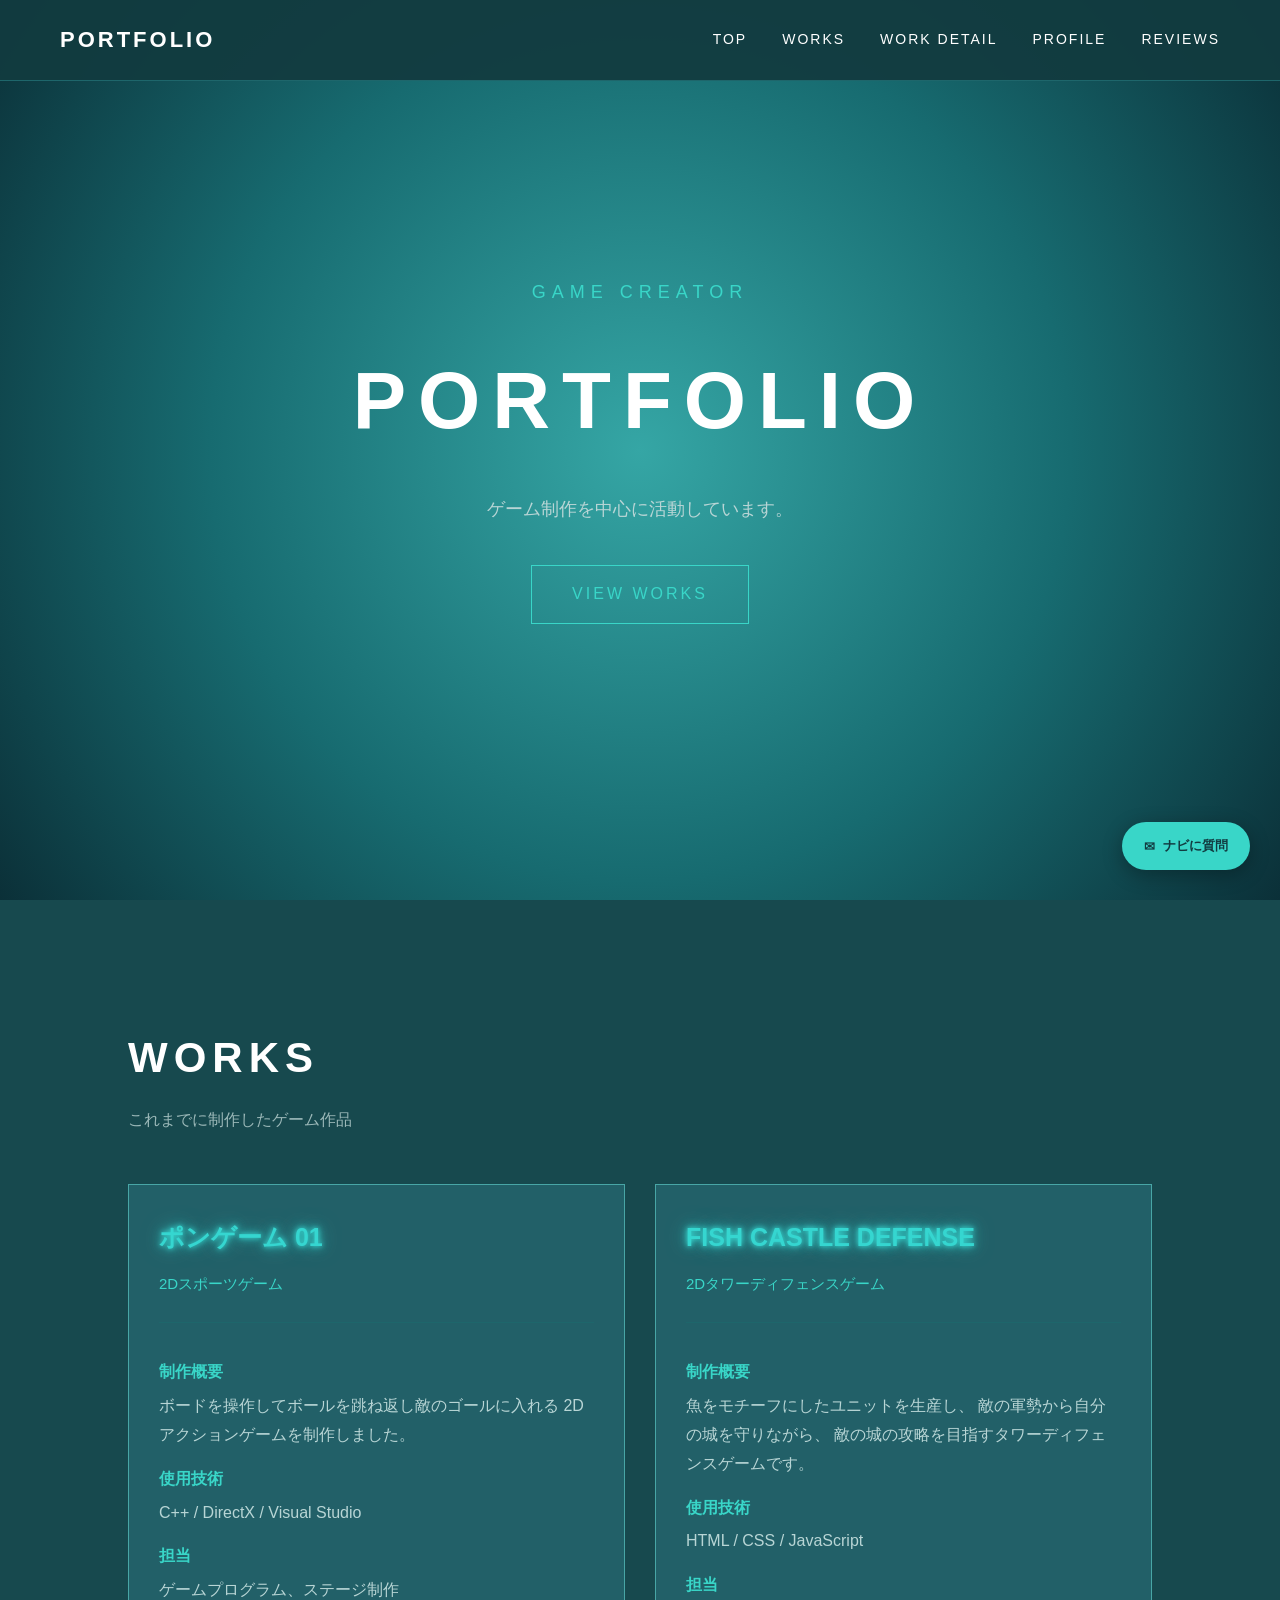
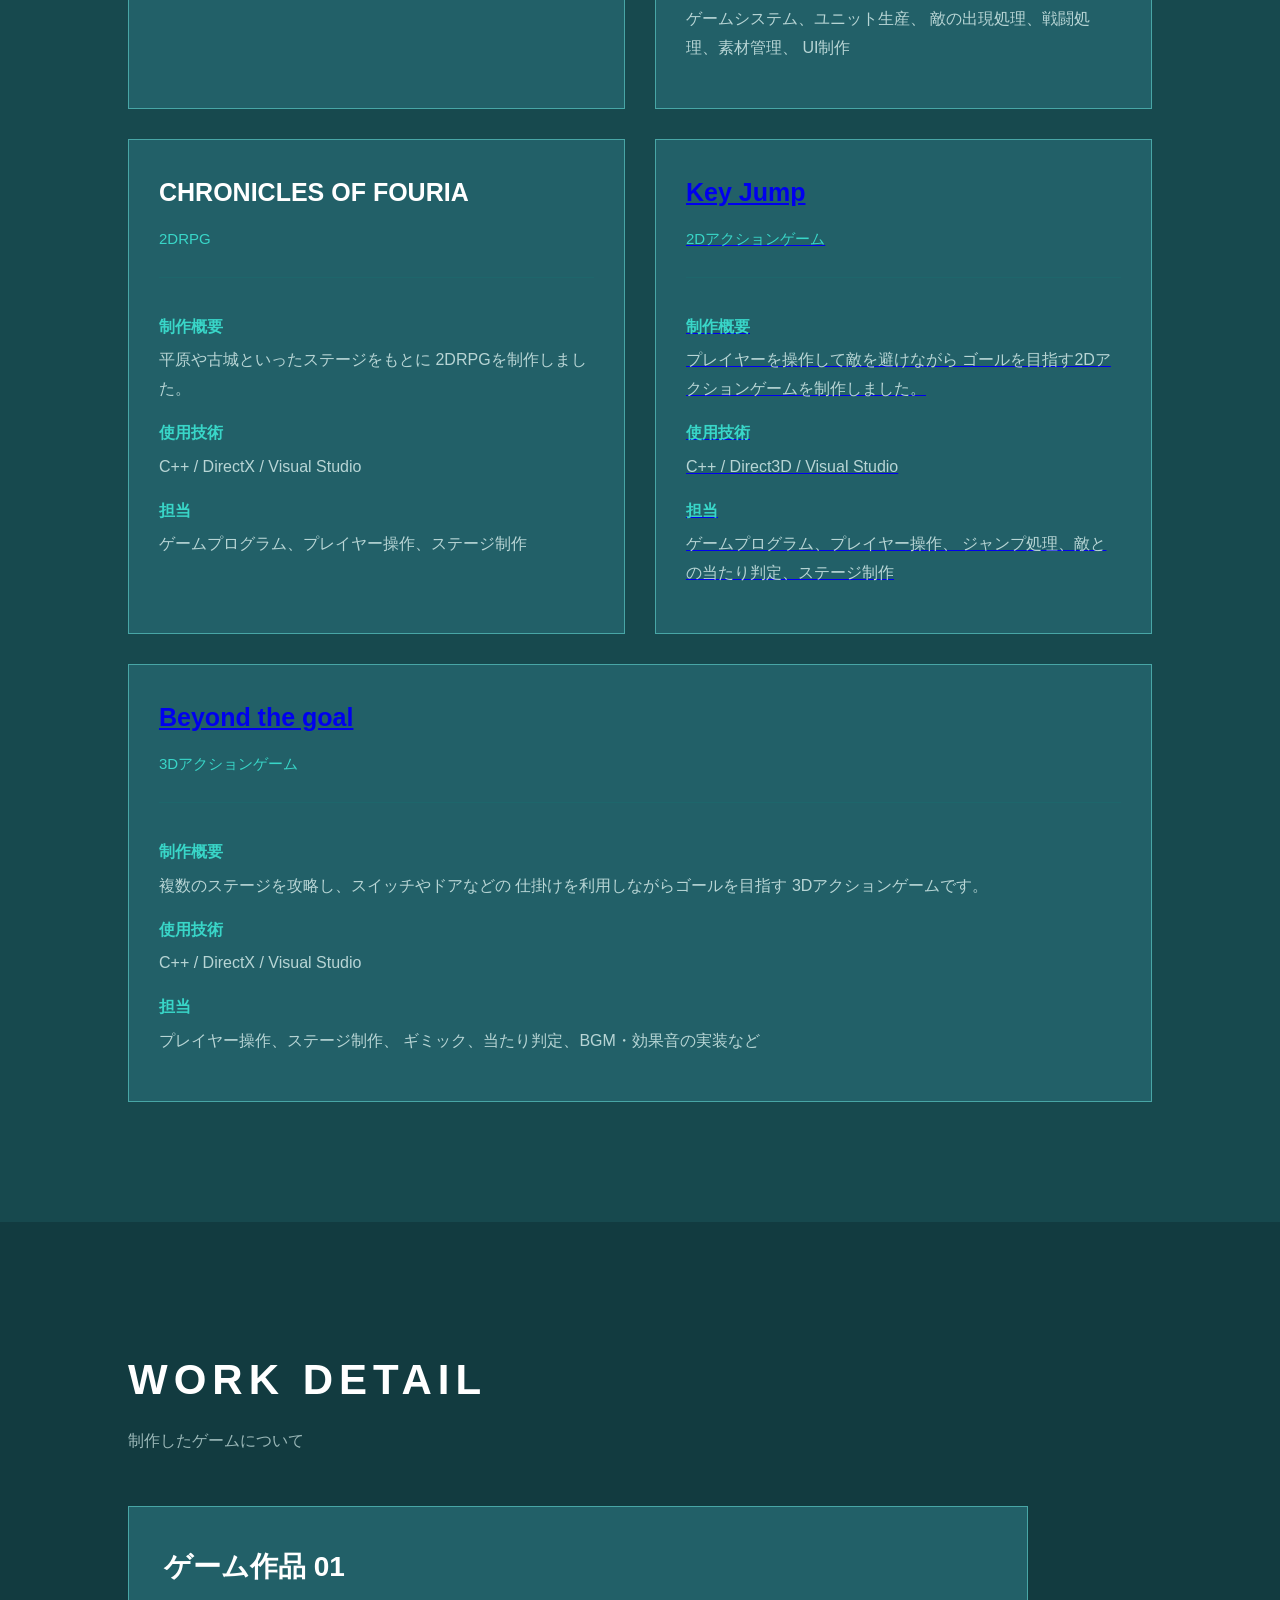
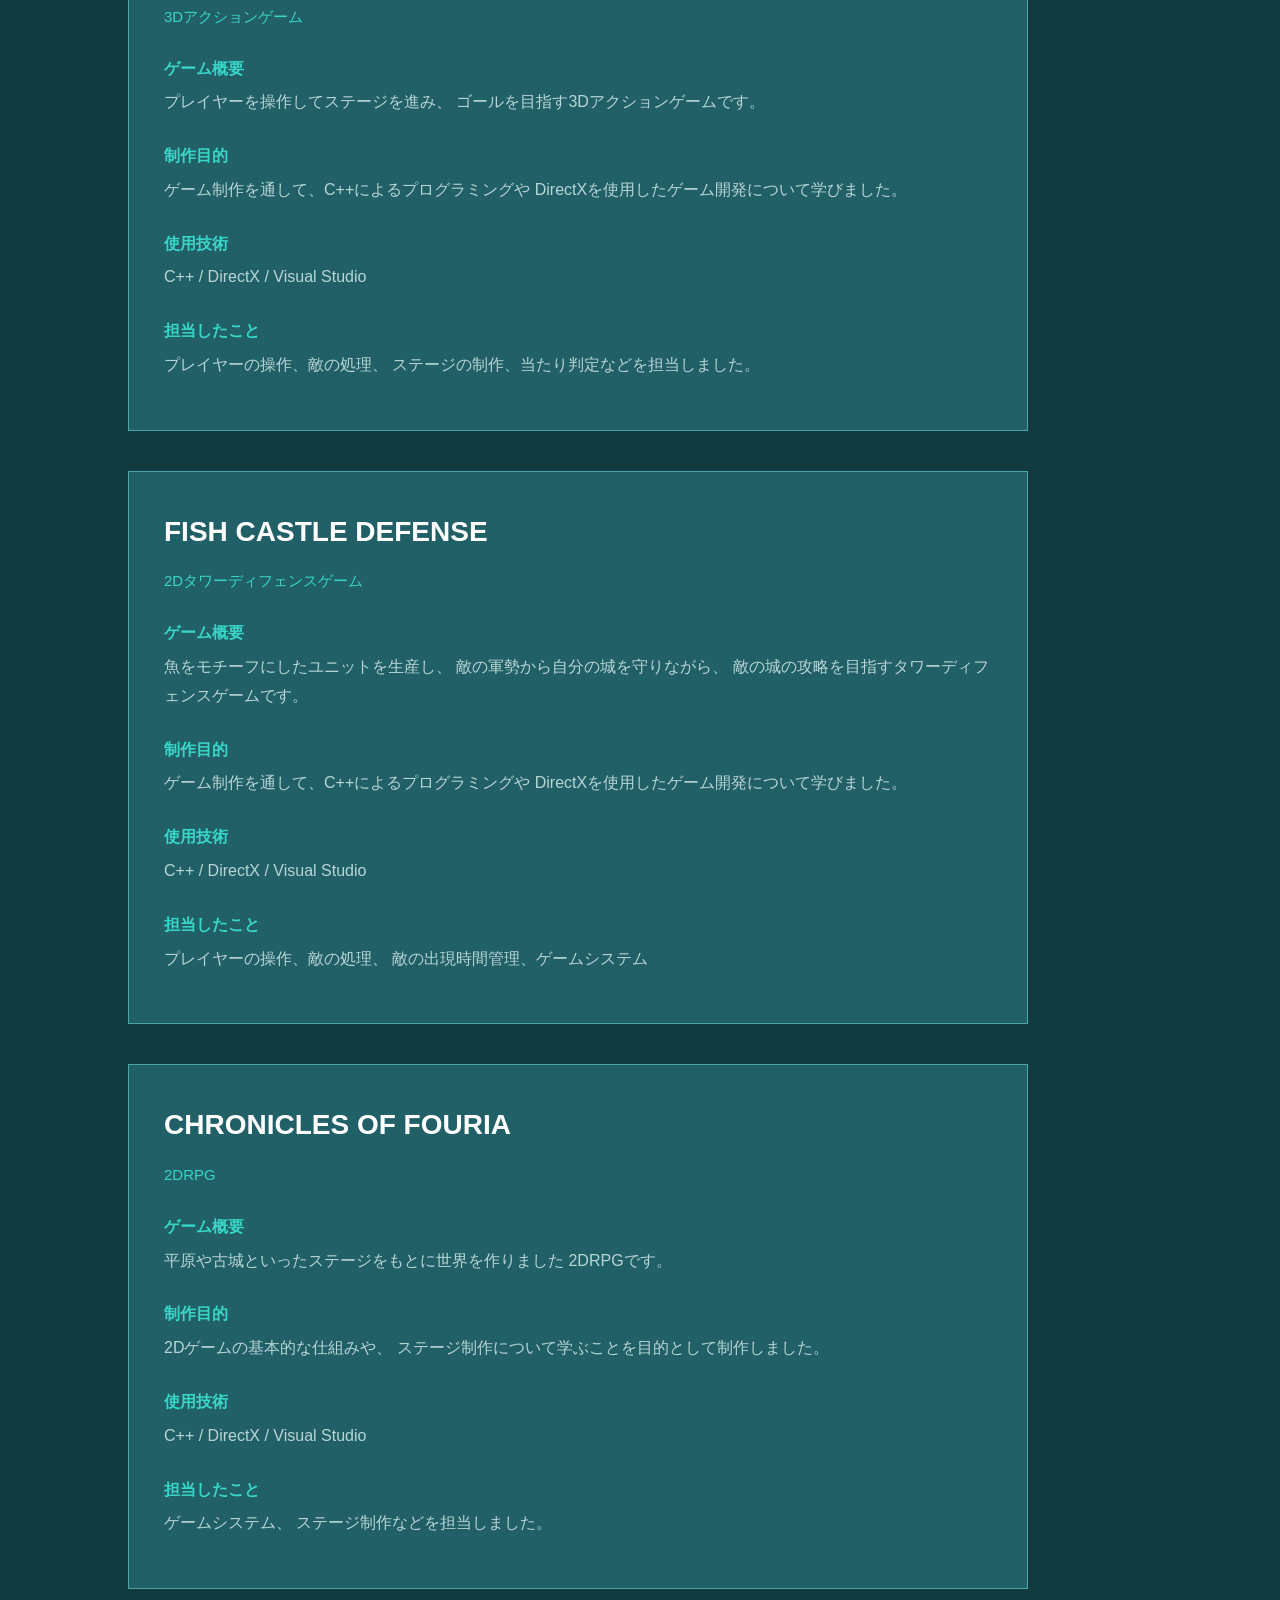
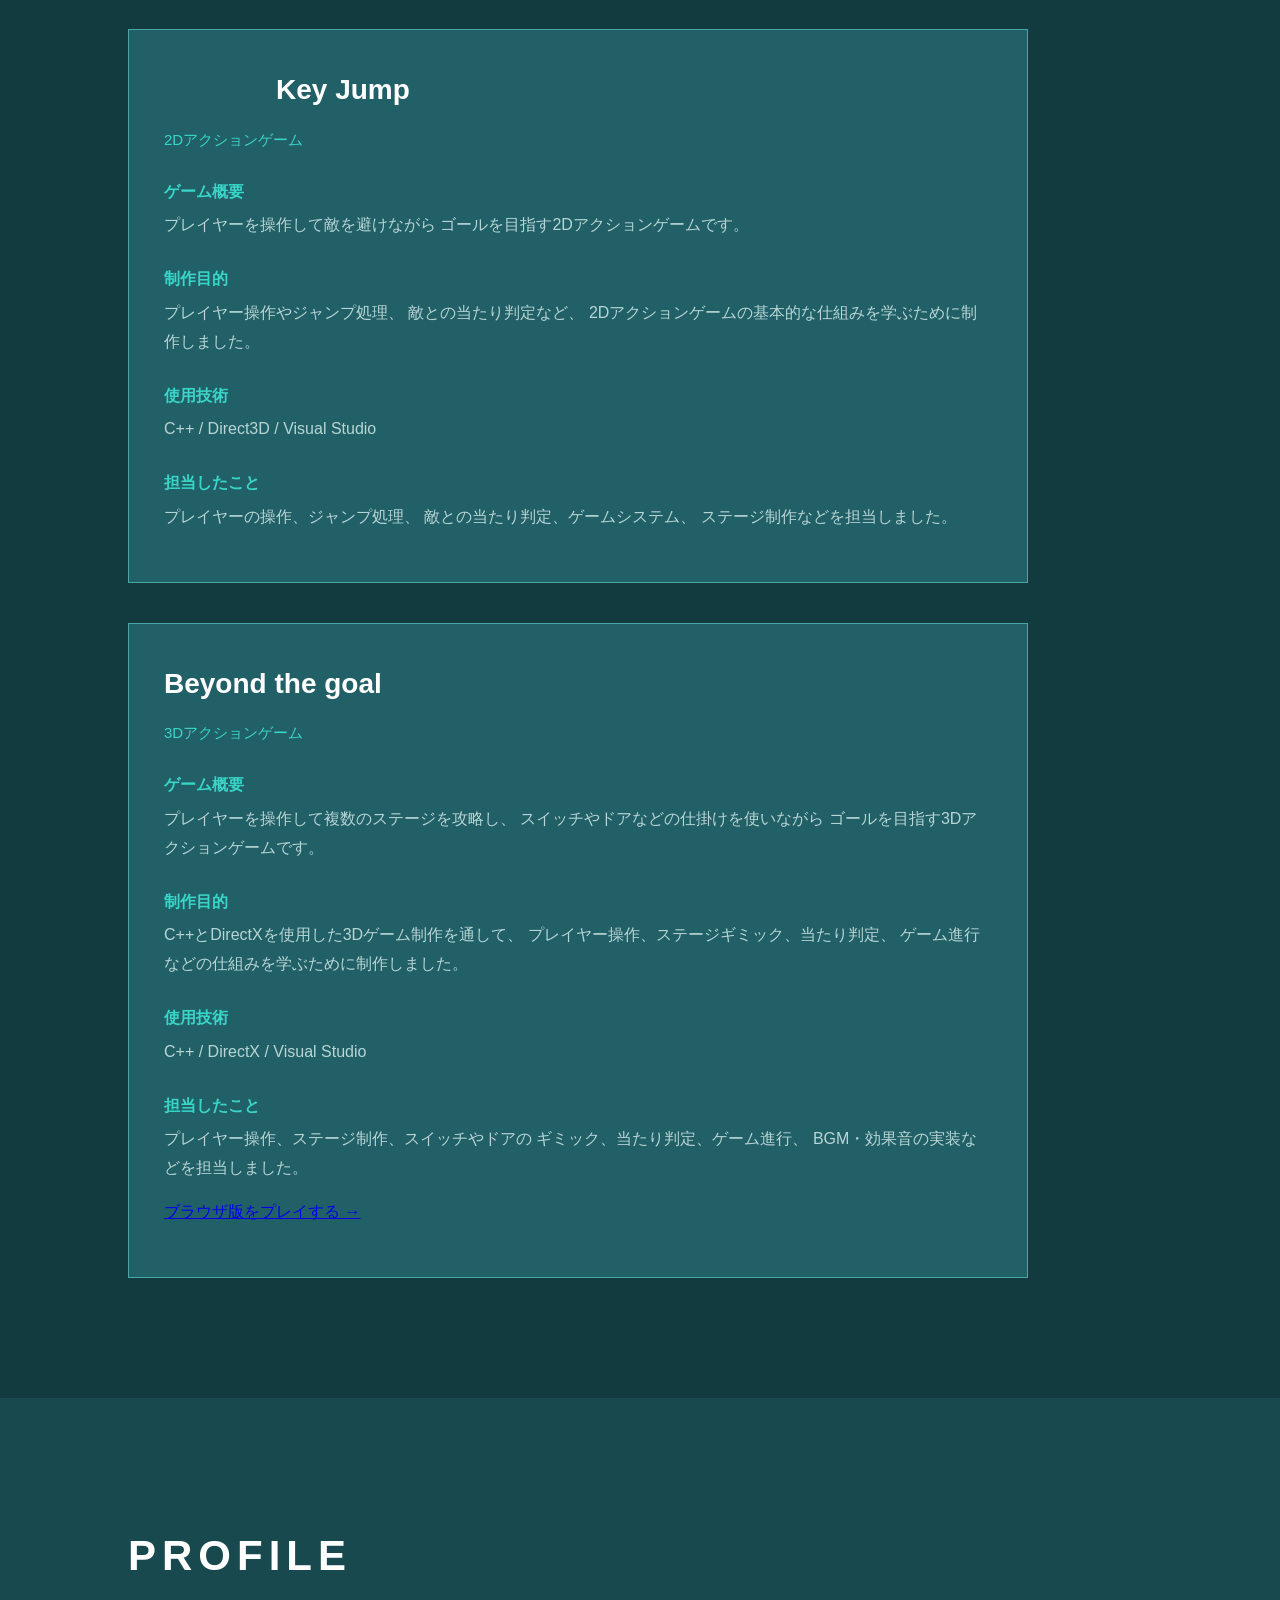
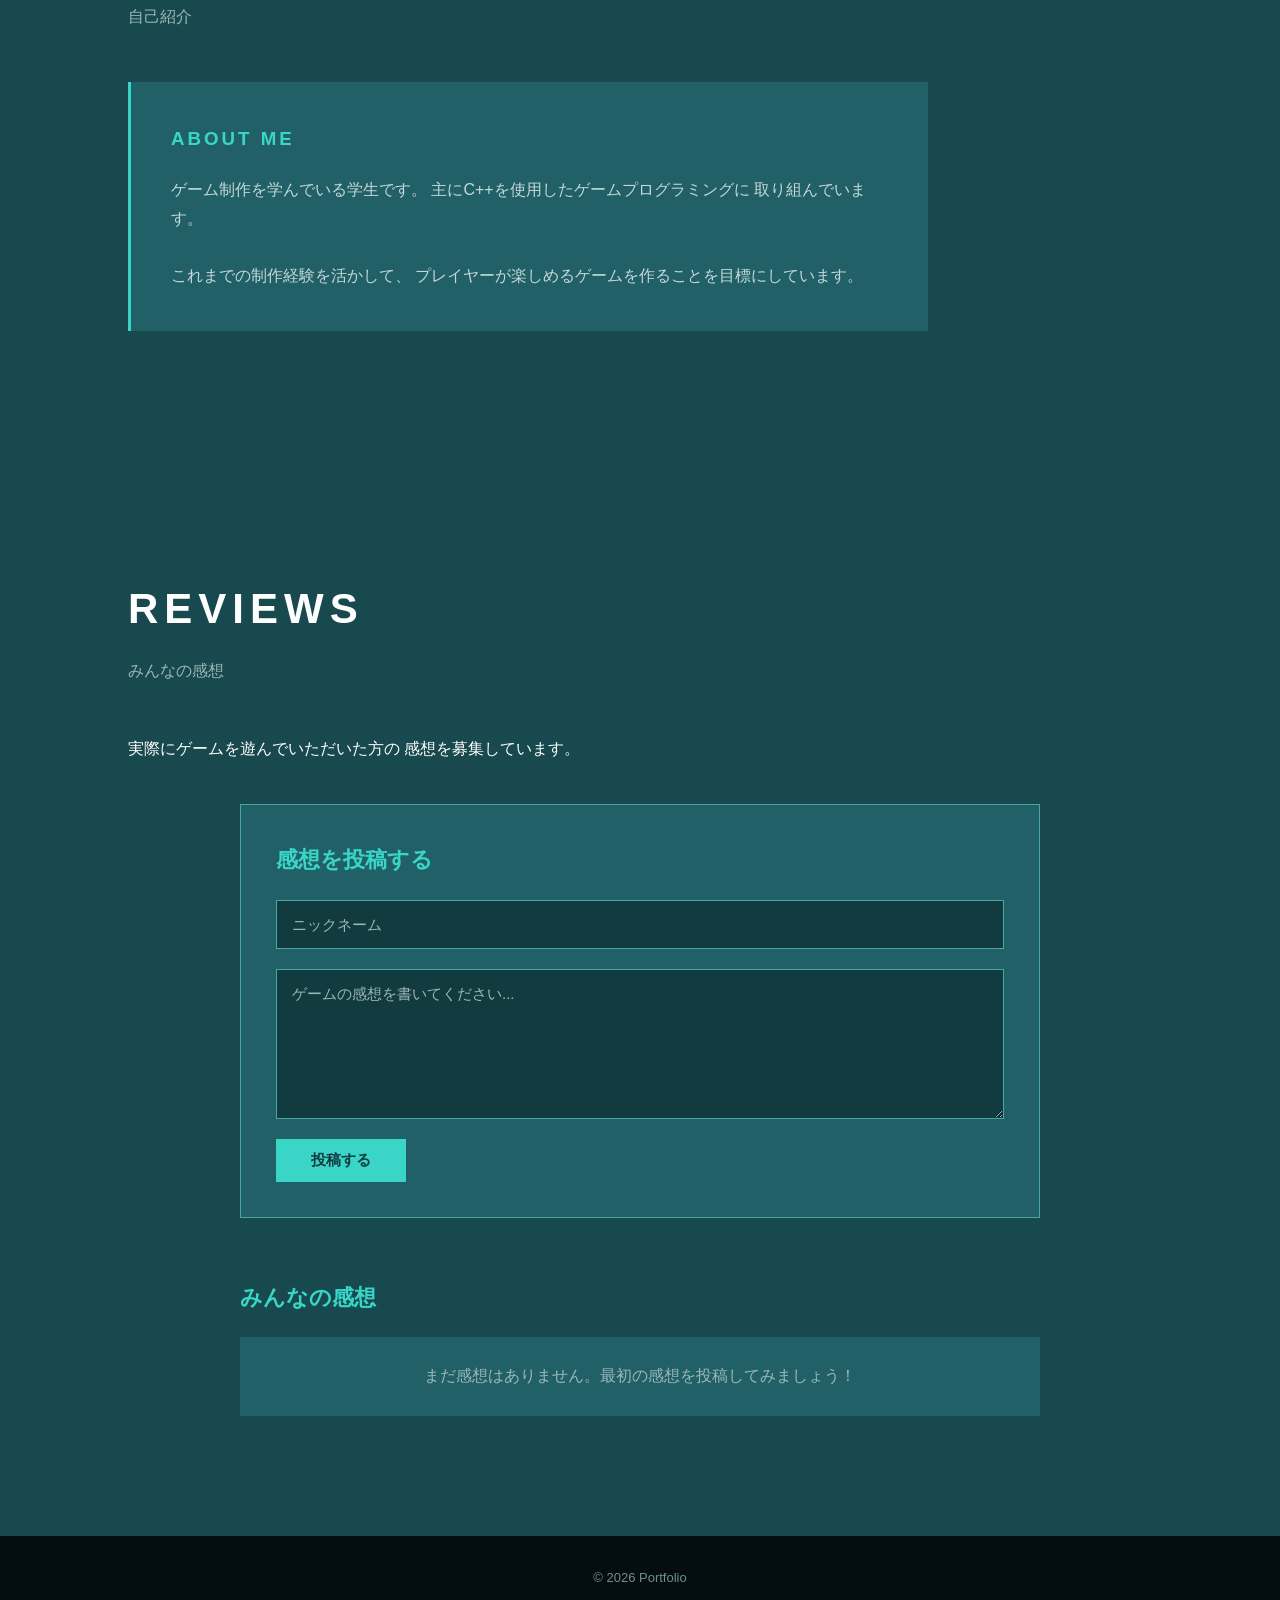
==== commit cebf3e71: "Update index.html" ====
--- a/index.html
+++ b/index.html
@@ -181,11 +181,11 @@
                 <div class="work-detail">
 
                     <h3>
-                        Sky Adventure
+                        CHRONICLES OF FOURIA
                     </h3>
 
                     <p class="game-type">
-                        2Dアクションゲーム
+                        2DRPG
                     </p>
 
                     <div class="work-info">
@@ -195,8 +195,8 @@
                         </h4>
 
                         <p>
-                            空を舞台にプレイヤーを操作して進んでいく
-                            2Dアクションゲームを制作しました。
+                            平原や古城といったステージをもとに
+                            2DRPGを制作しました。
                         </p>
 
 
@@ -452,17 +452,17 @@
 
 
             <!-- =========================
-                 Sky Adventure
+                 CHRONICLES OF FOURIA
             ========================= -->
 
             <div class="detail-item">
 
                 <h3>
-                    Sky Adventure
+                    CHRONICLES OF FOURIA
                 </h3>
 
                 <p class="game-type">
-                    2Dアクションゲーム
+                    2DRPG
                 </p>
 
 
@@ -471,8 +471,8 @@
                 </h4>
 
                 <p>
-                    空を舞台にプレイヤーを操作して進んでいく
-                    2Dアクションゲームです。
+                   平原や古城といったステージをもとに世界を作りました
+                    2DRPGです。
                 </p>
 
 
@@ -482,7 +482,7 @@
 
                 <p>
                     2Dゲームの基本的な仕組みや、
-                    プレイヤー操作、ステージ制作について学ぶことを目的として制作しました。
+                   ステージ制作について学ぶことを目的として制作しました。
                 </p>
 
 
@@ -500,7 +500,7 @@
                 </h4>
 
                 <p>
-                    プレイヤーの操作、ゲームシステム、
+                    ゲームシステム、
                     ステージ制作などを担当しました。
                 </p>
 
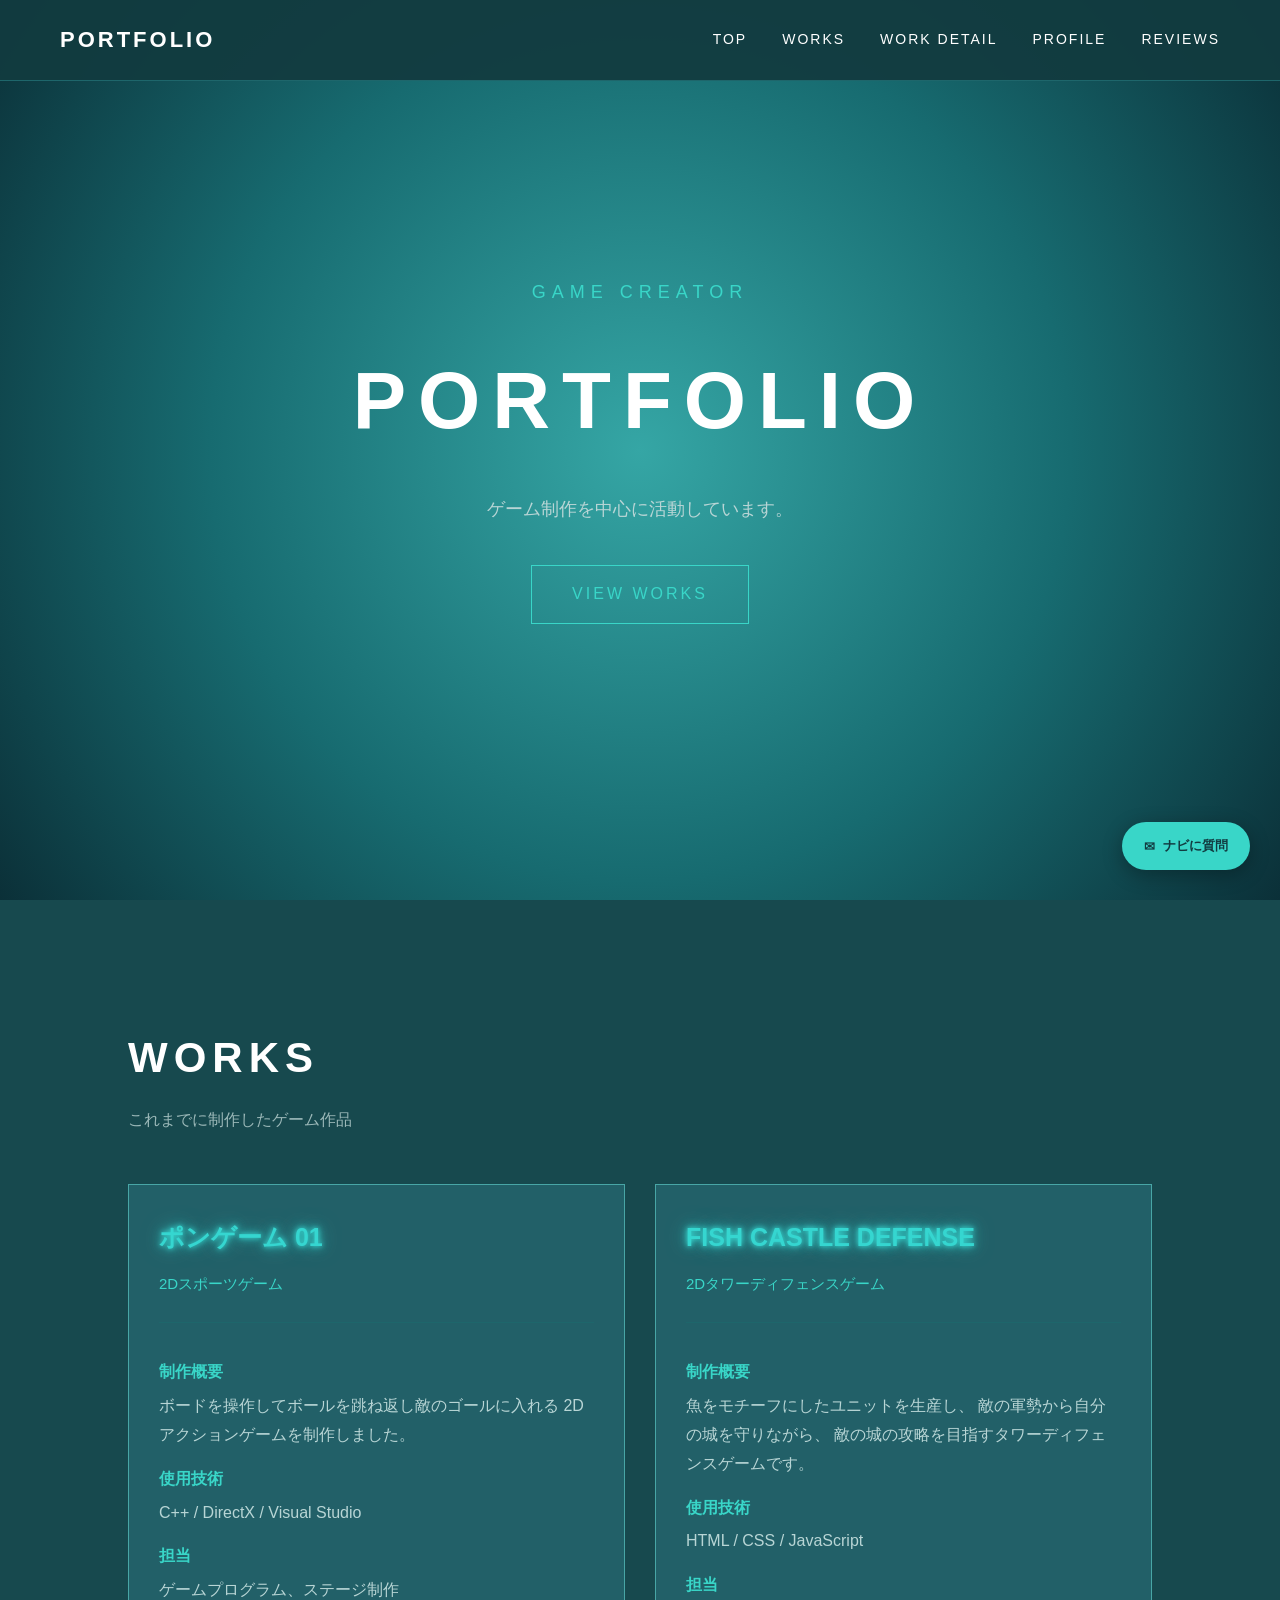
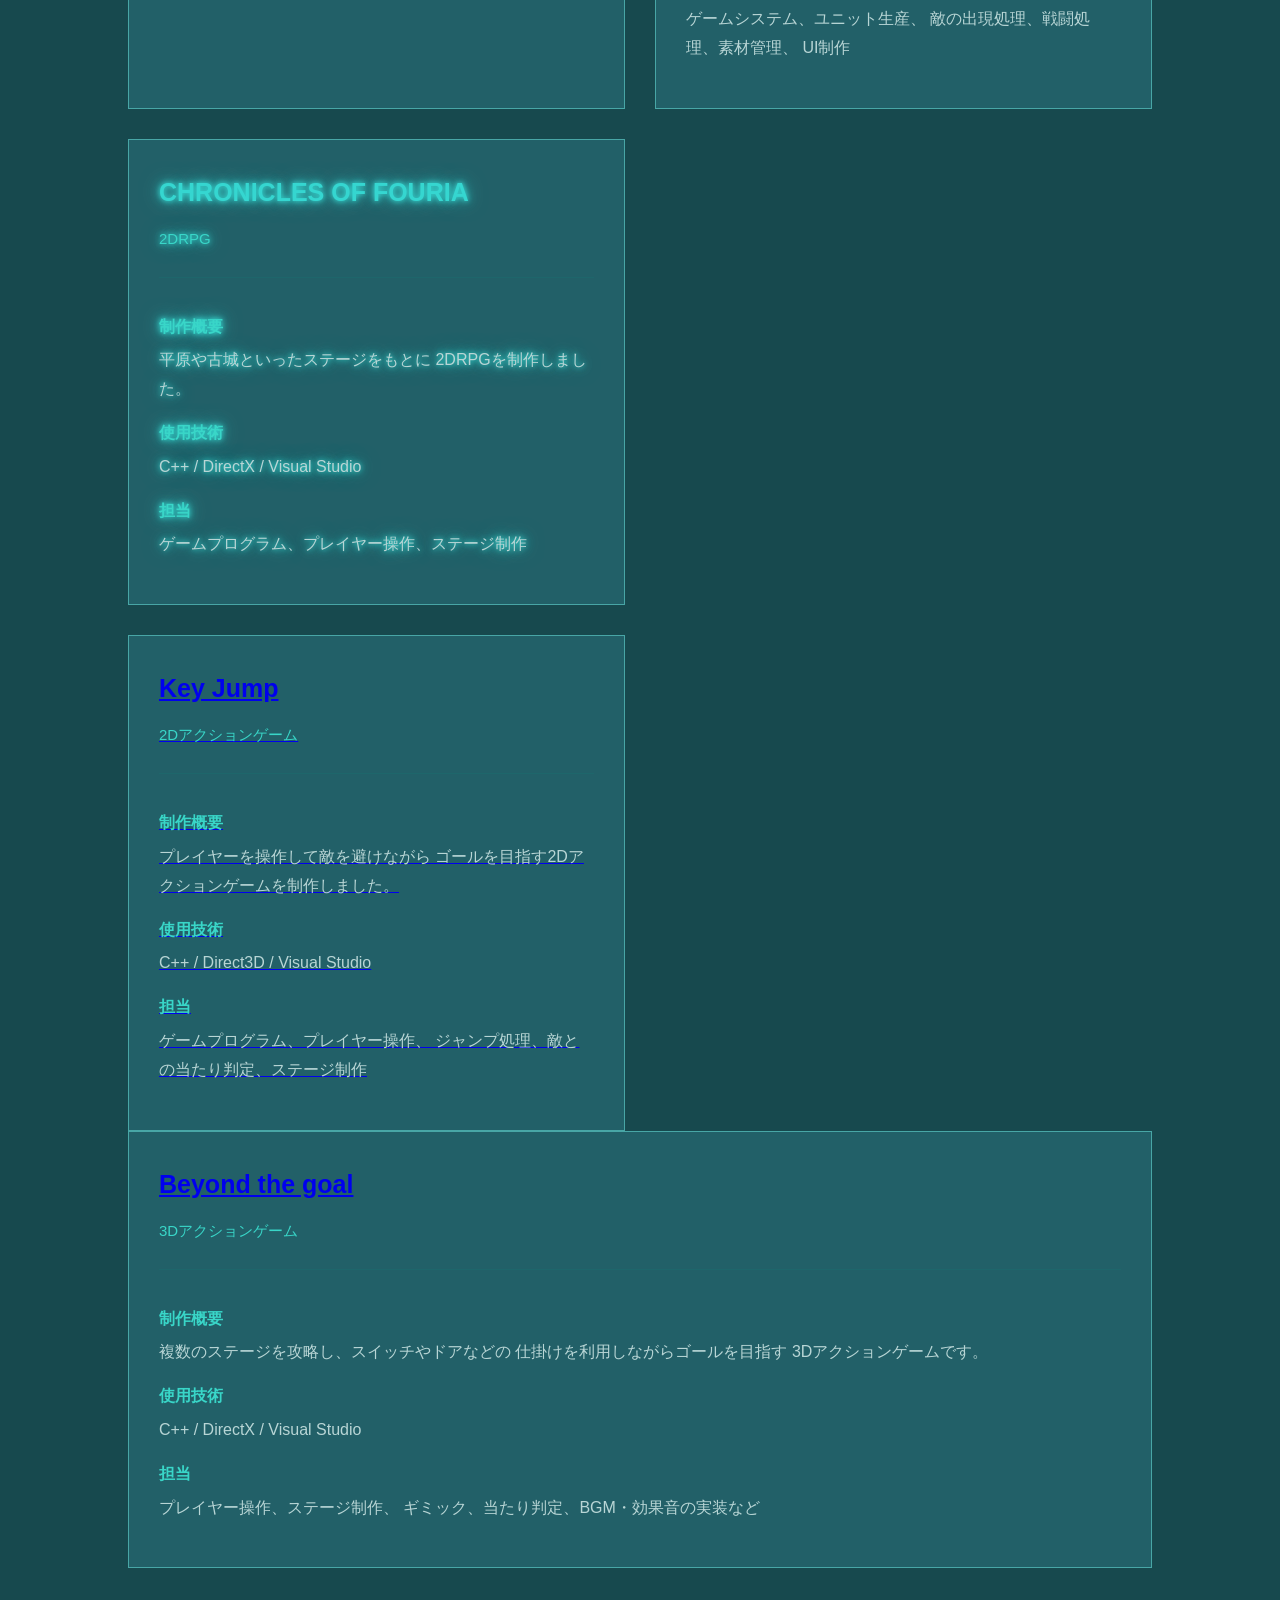
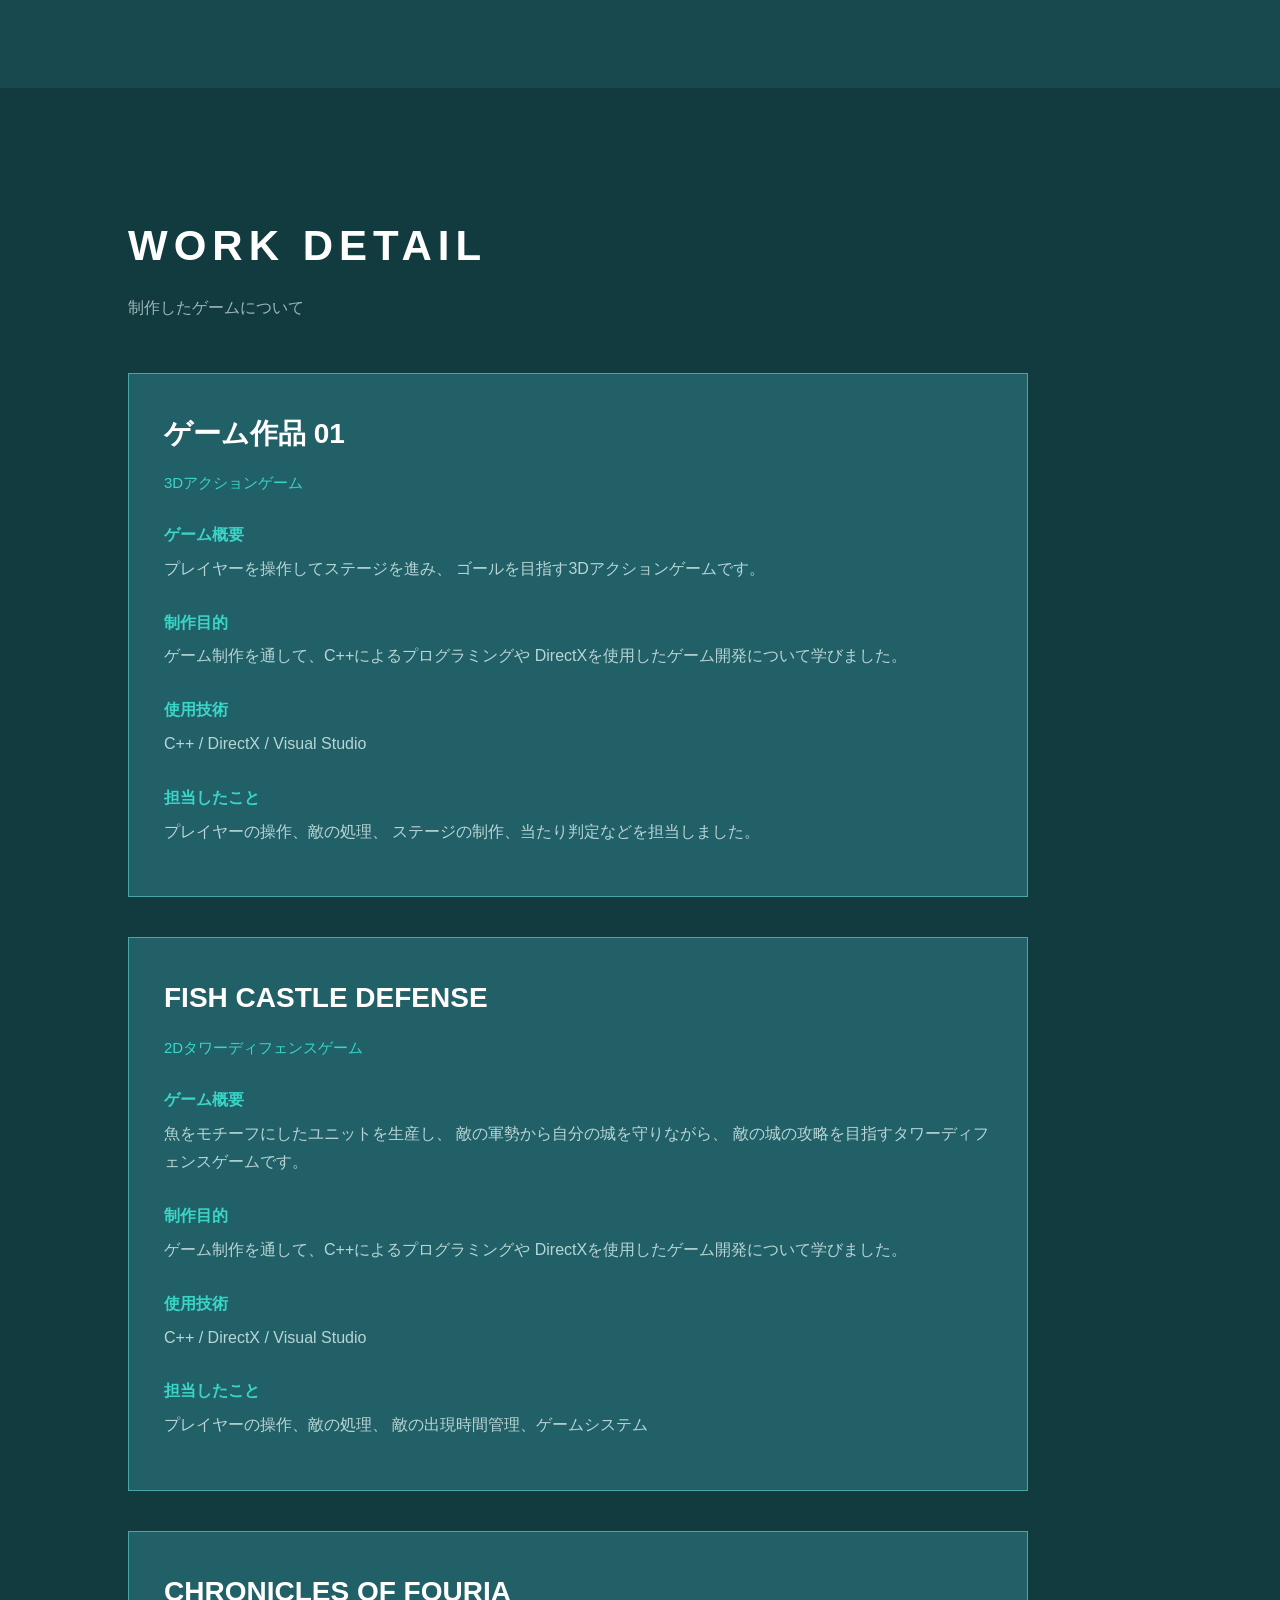
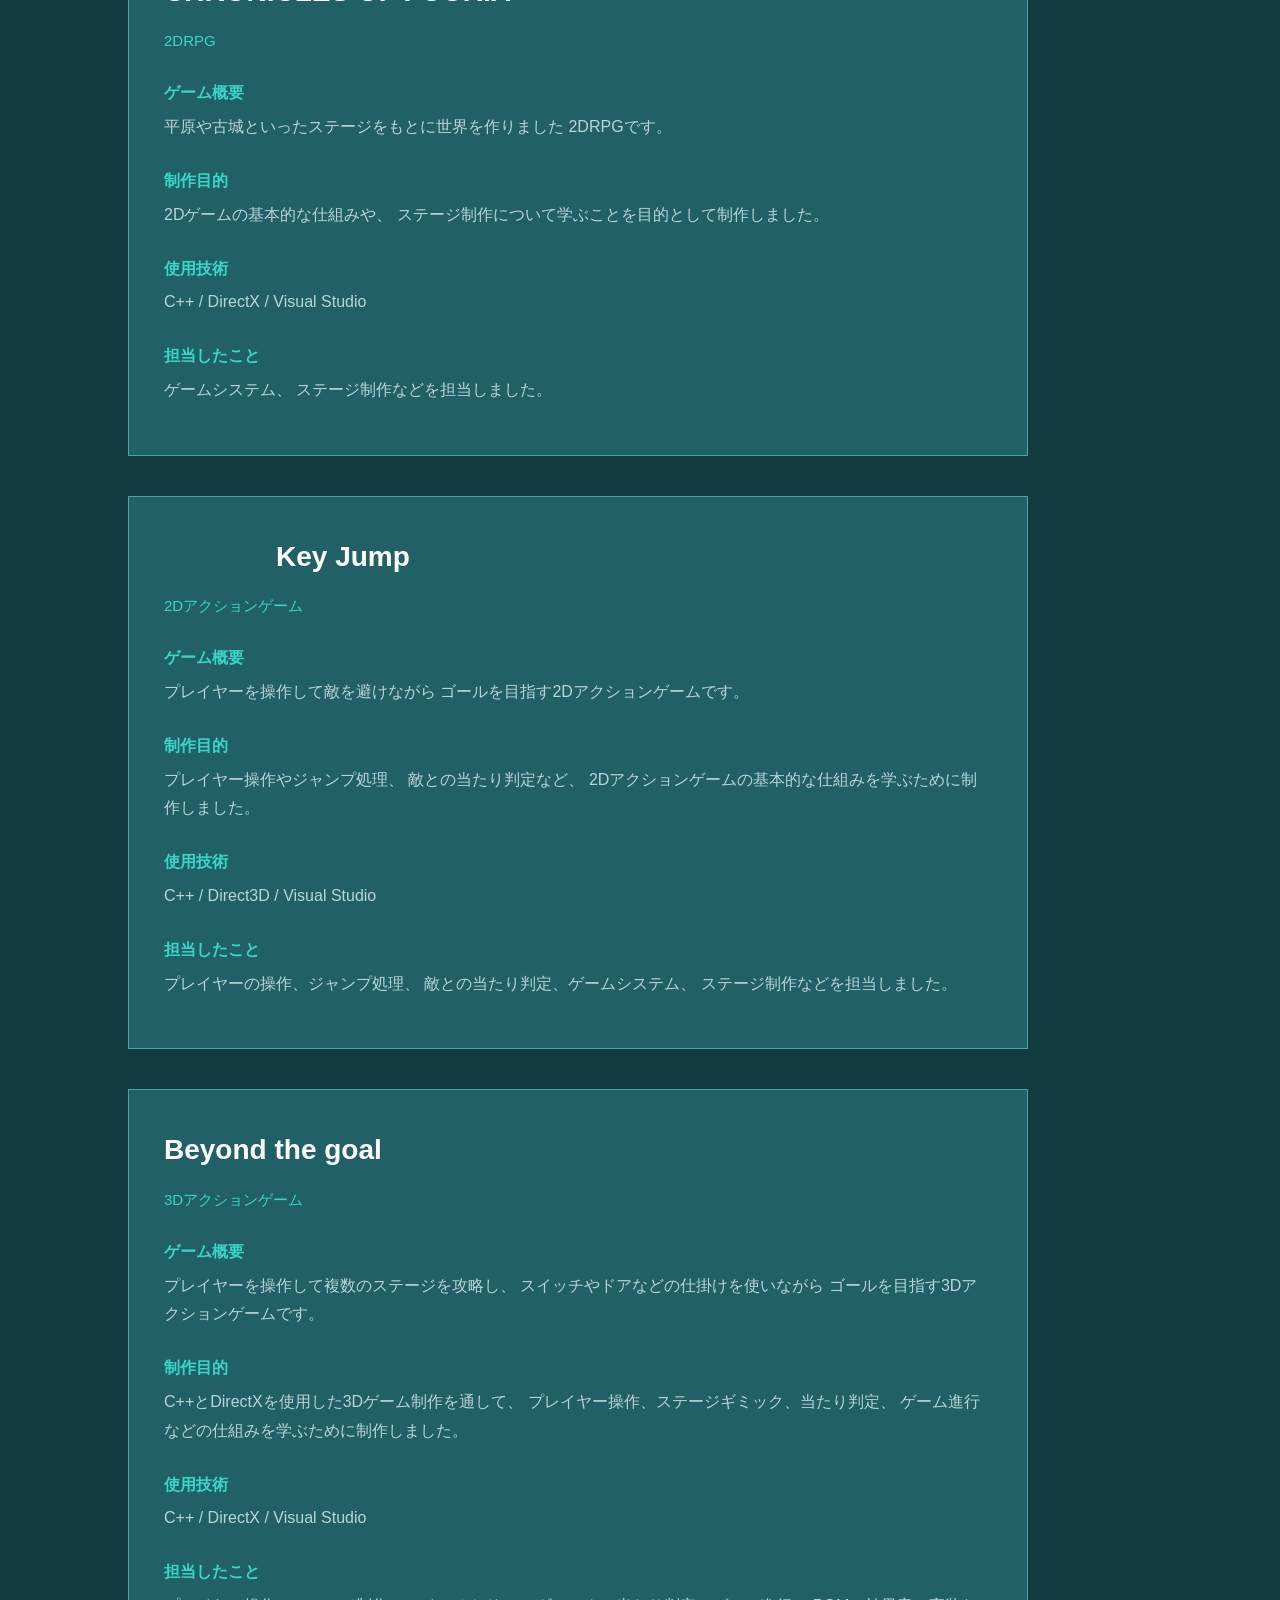
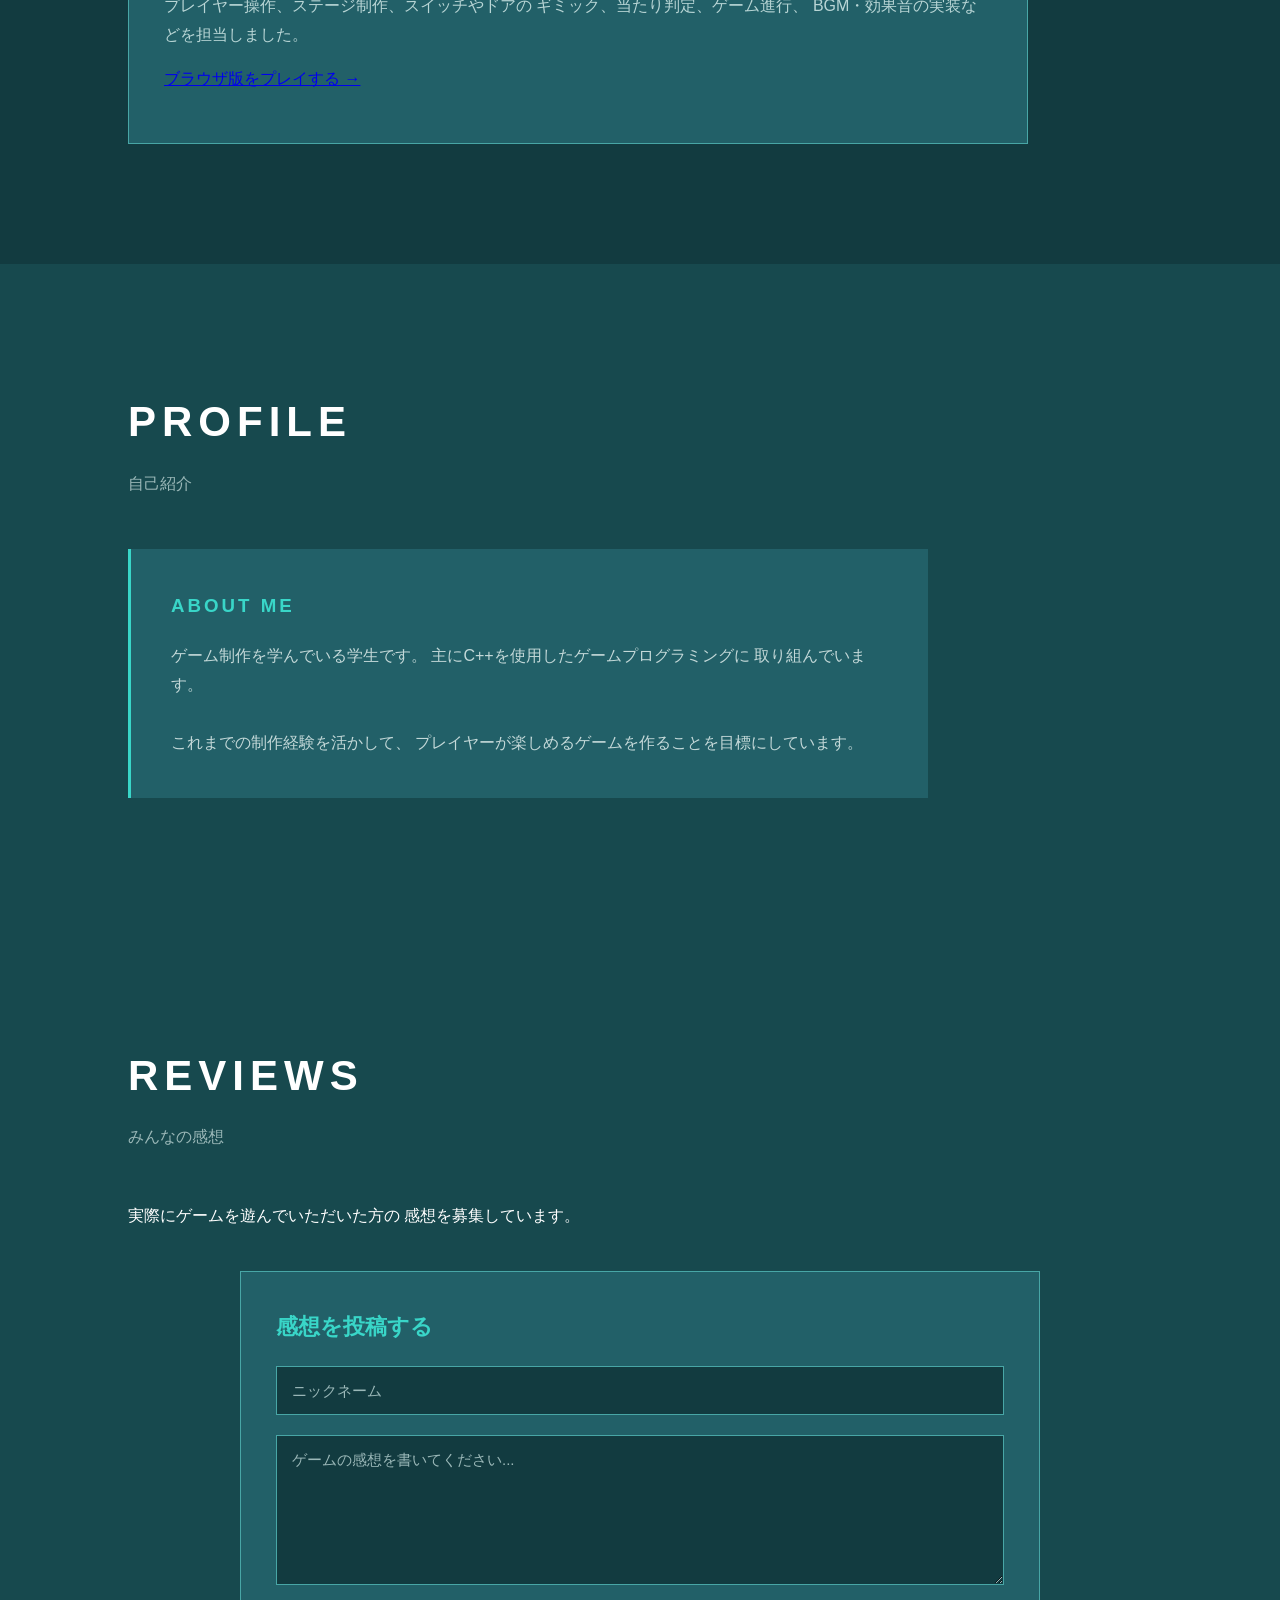
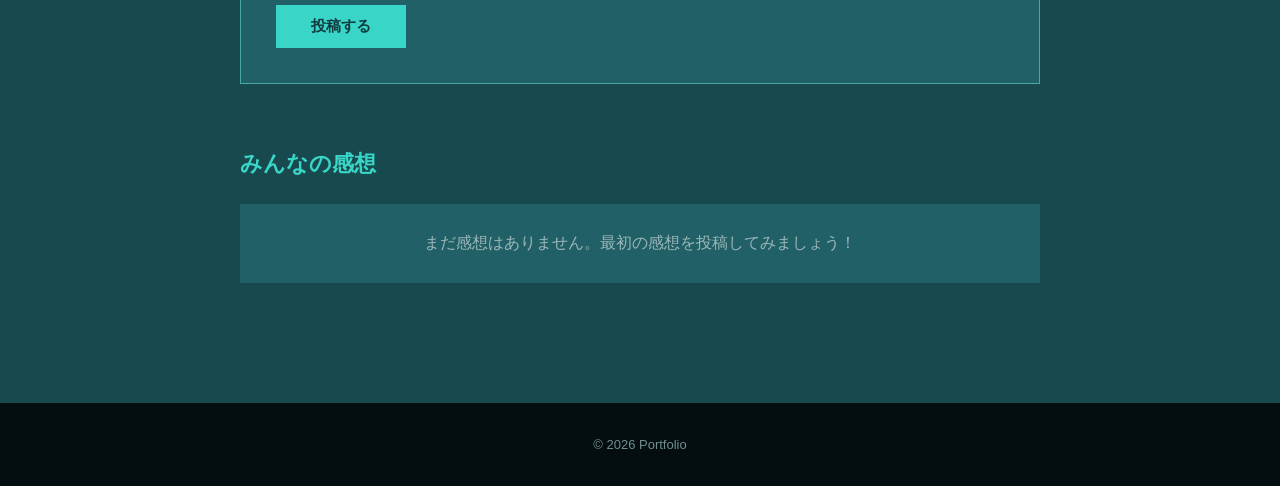
==== commit 0ff0e130: "Update index.html" ====
--- a/index.html
+++ b/index.html
@@ -181,6 +181,7 @@
                 <div class="work-detail">
 
                     <h3>
+                        <a href="./FantasyRPG/index.html" class="game-title-link">
                         CHRONICLES OF FOURIA
                     </h3>
 
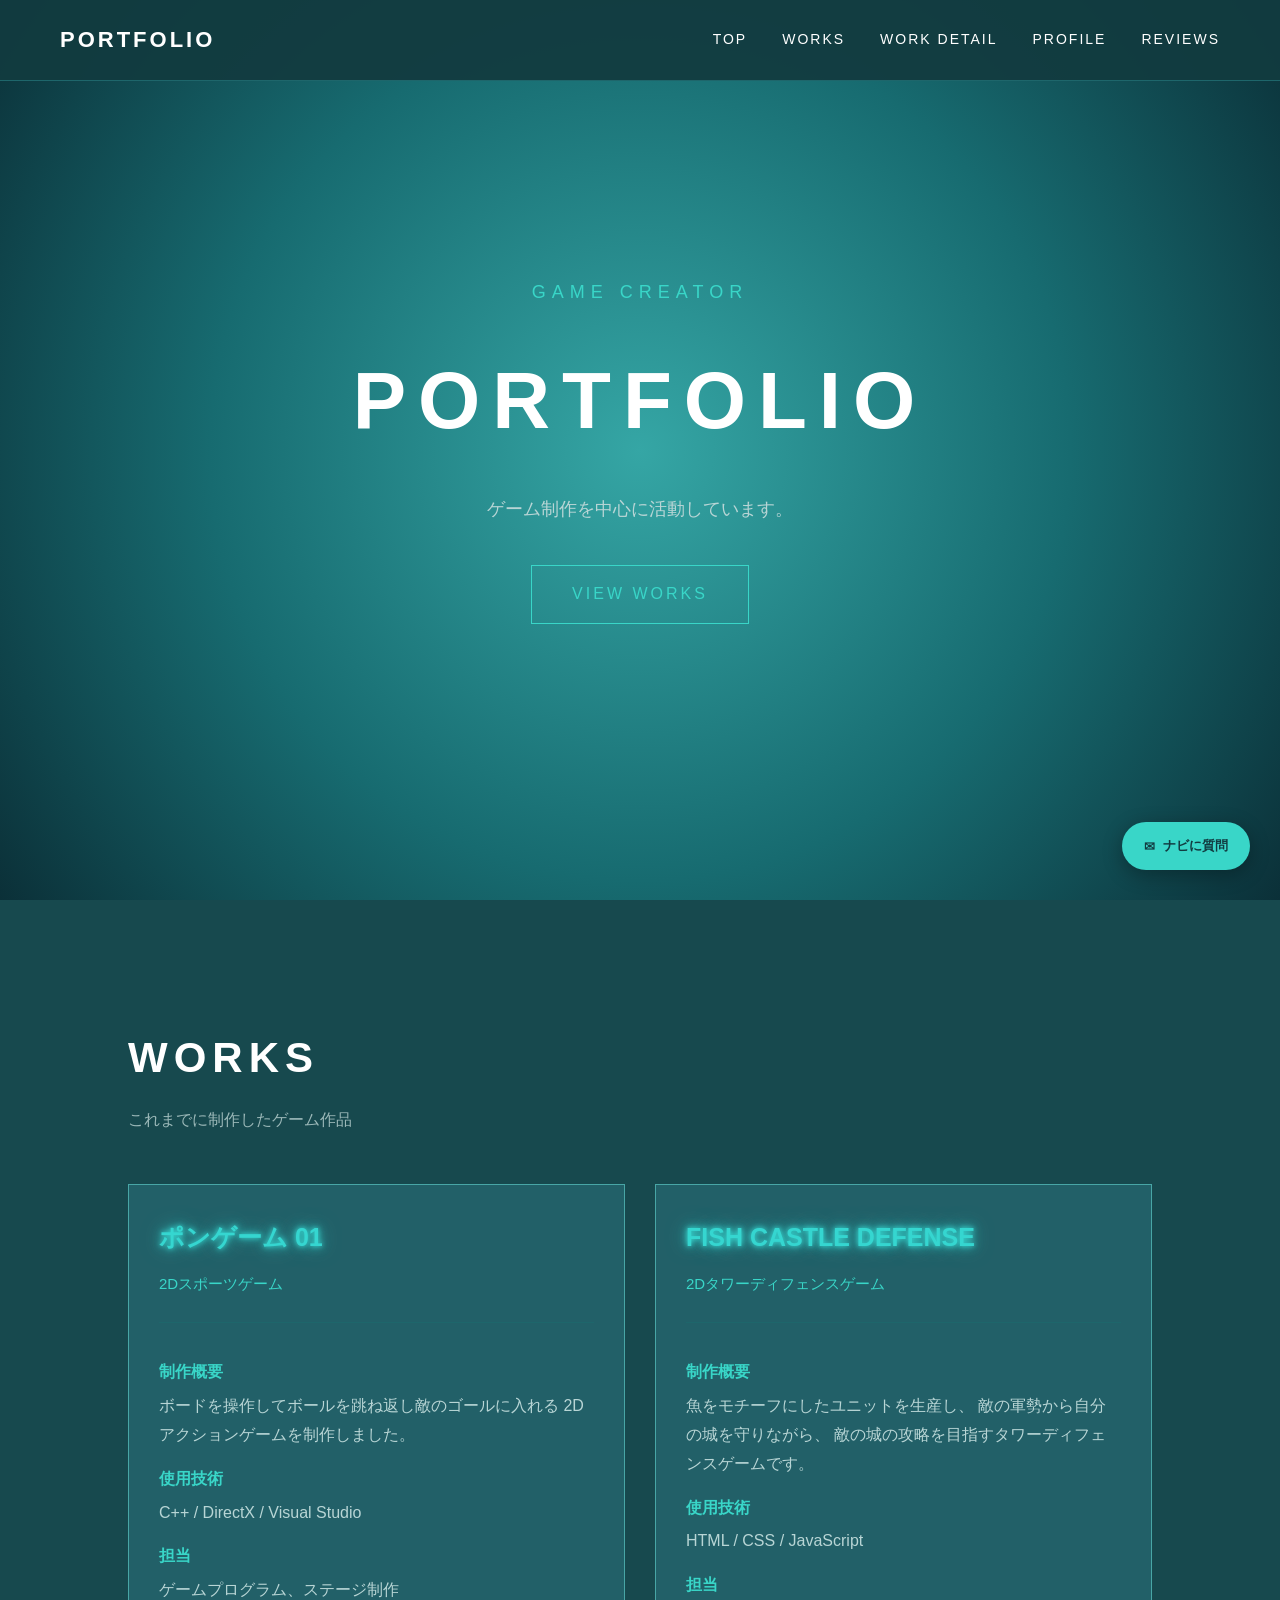
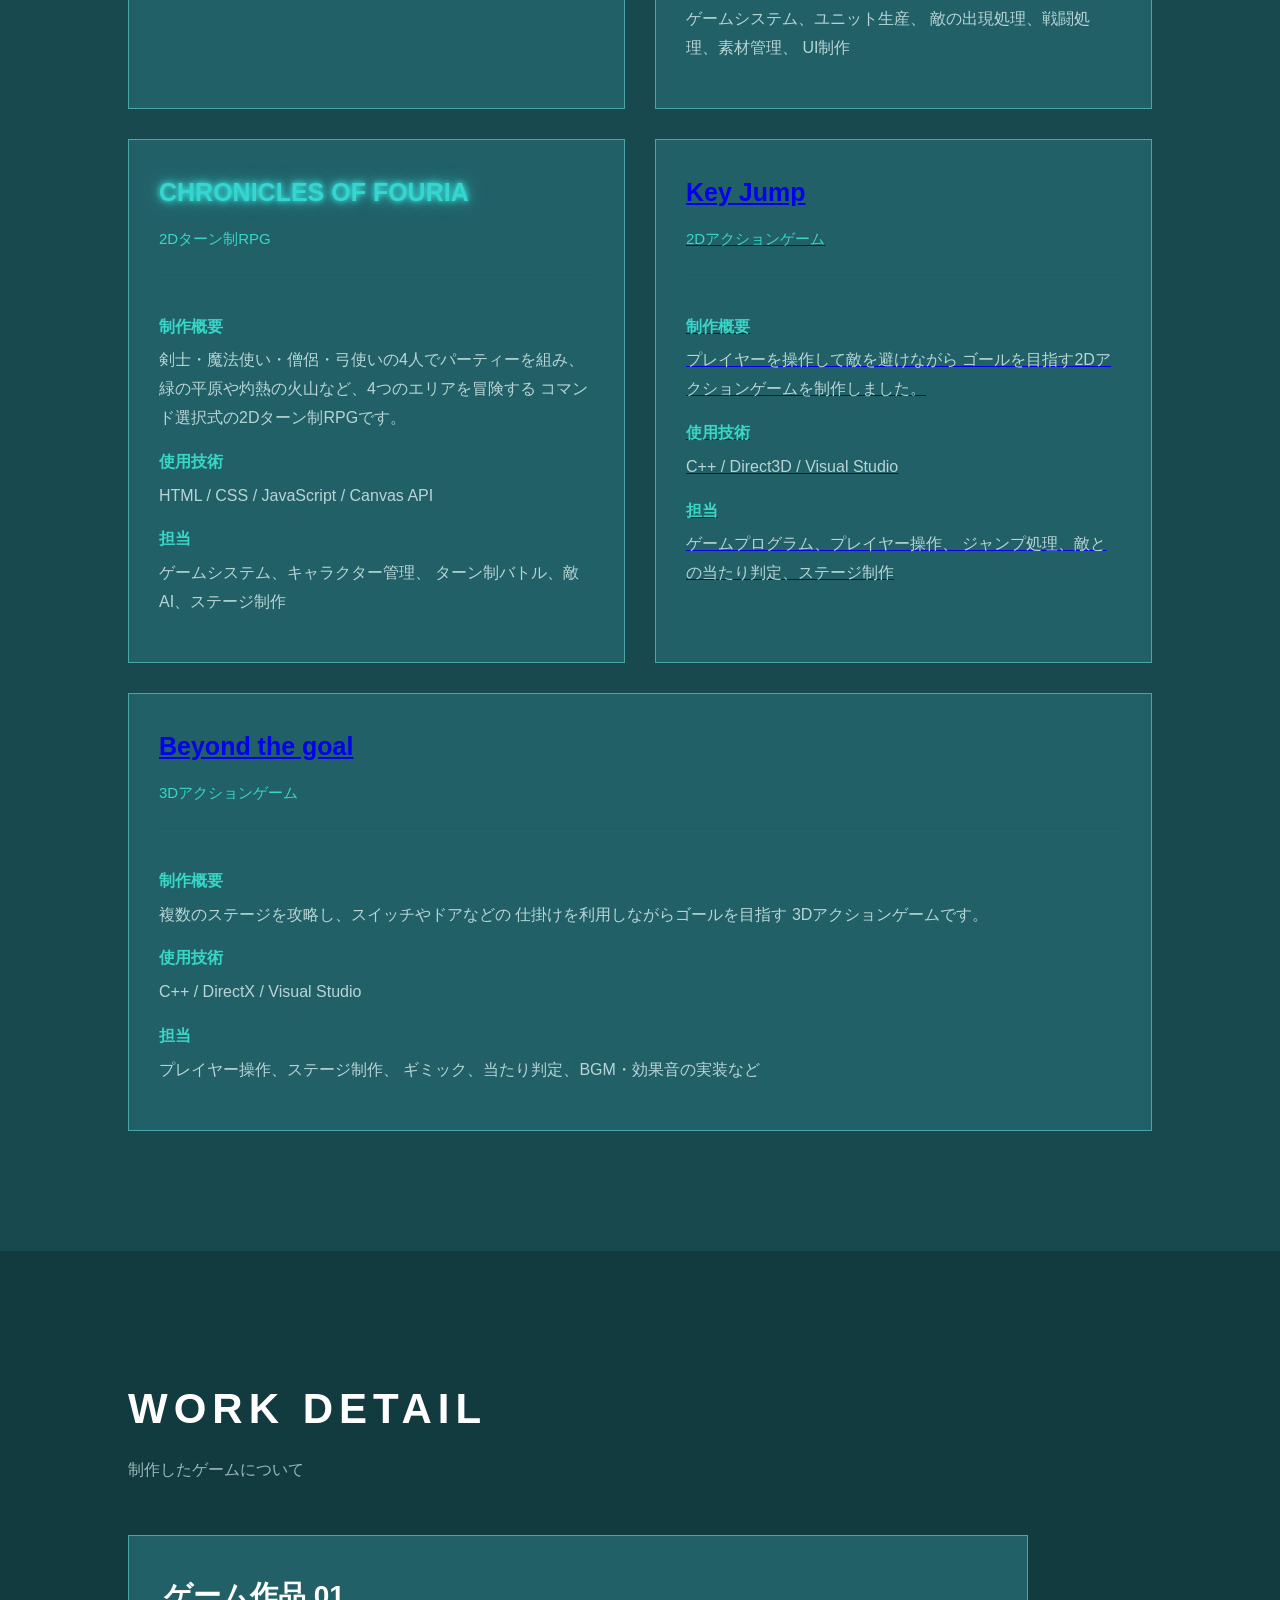
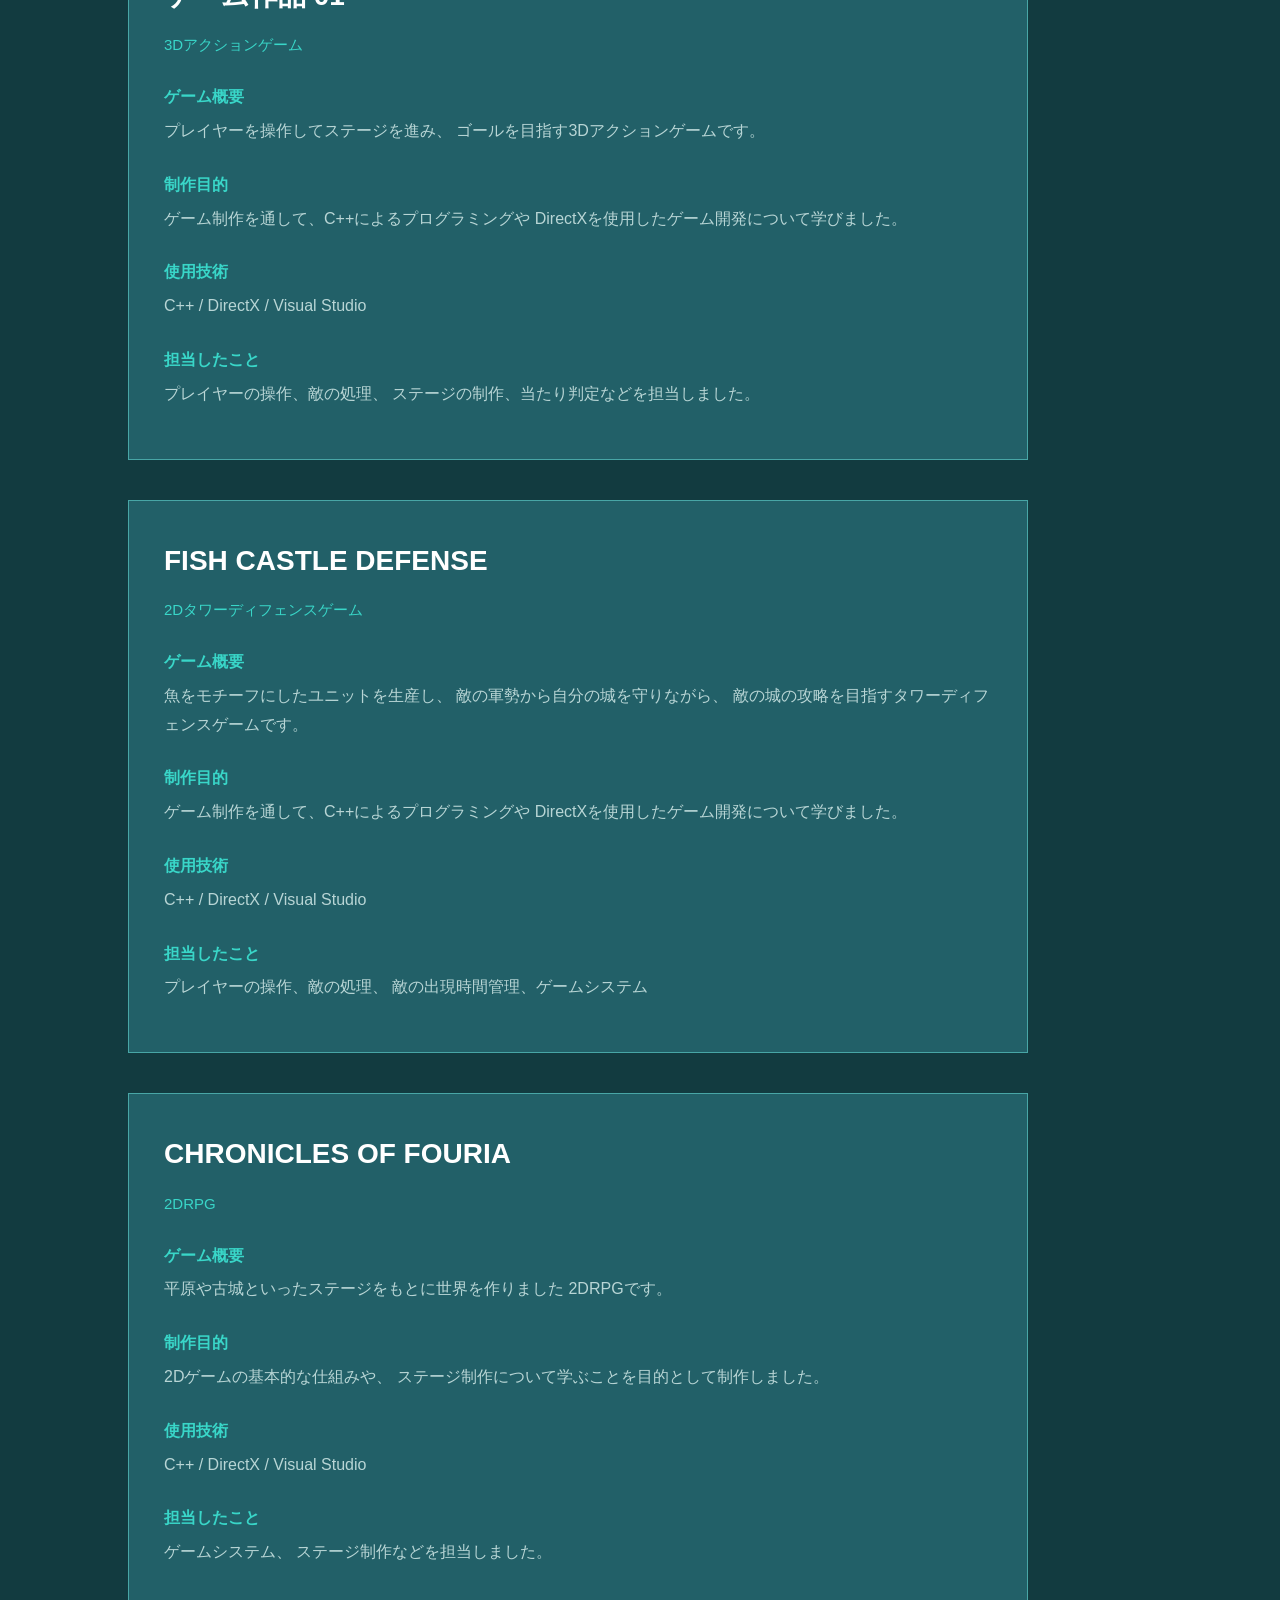
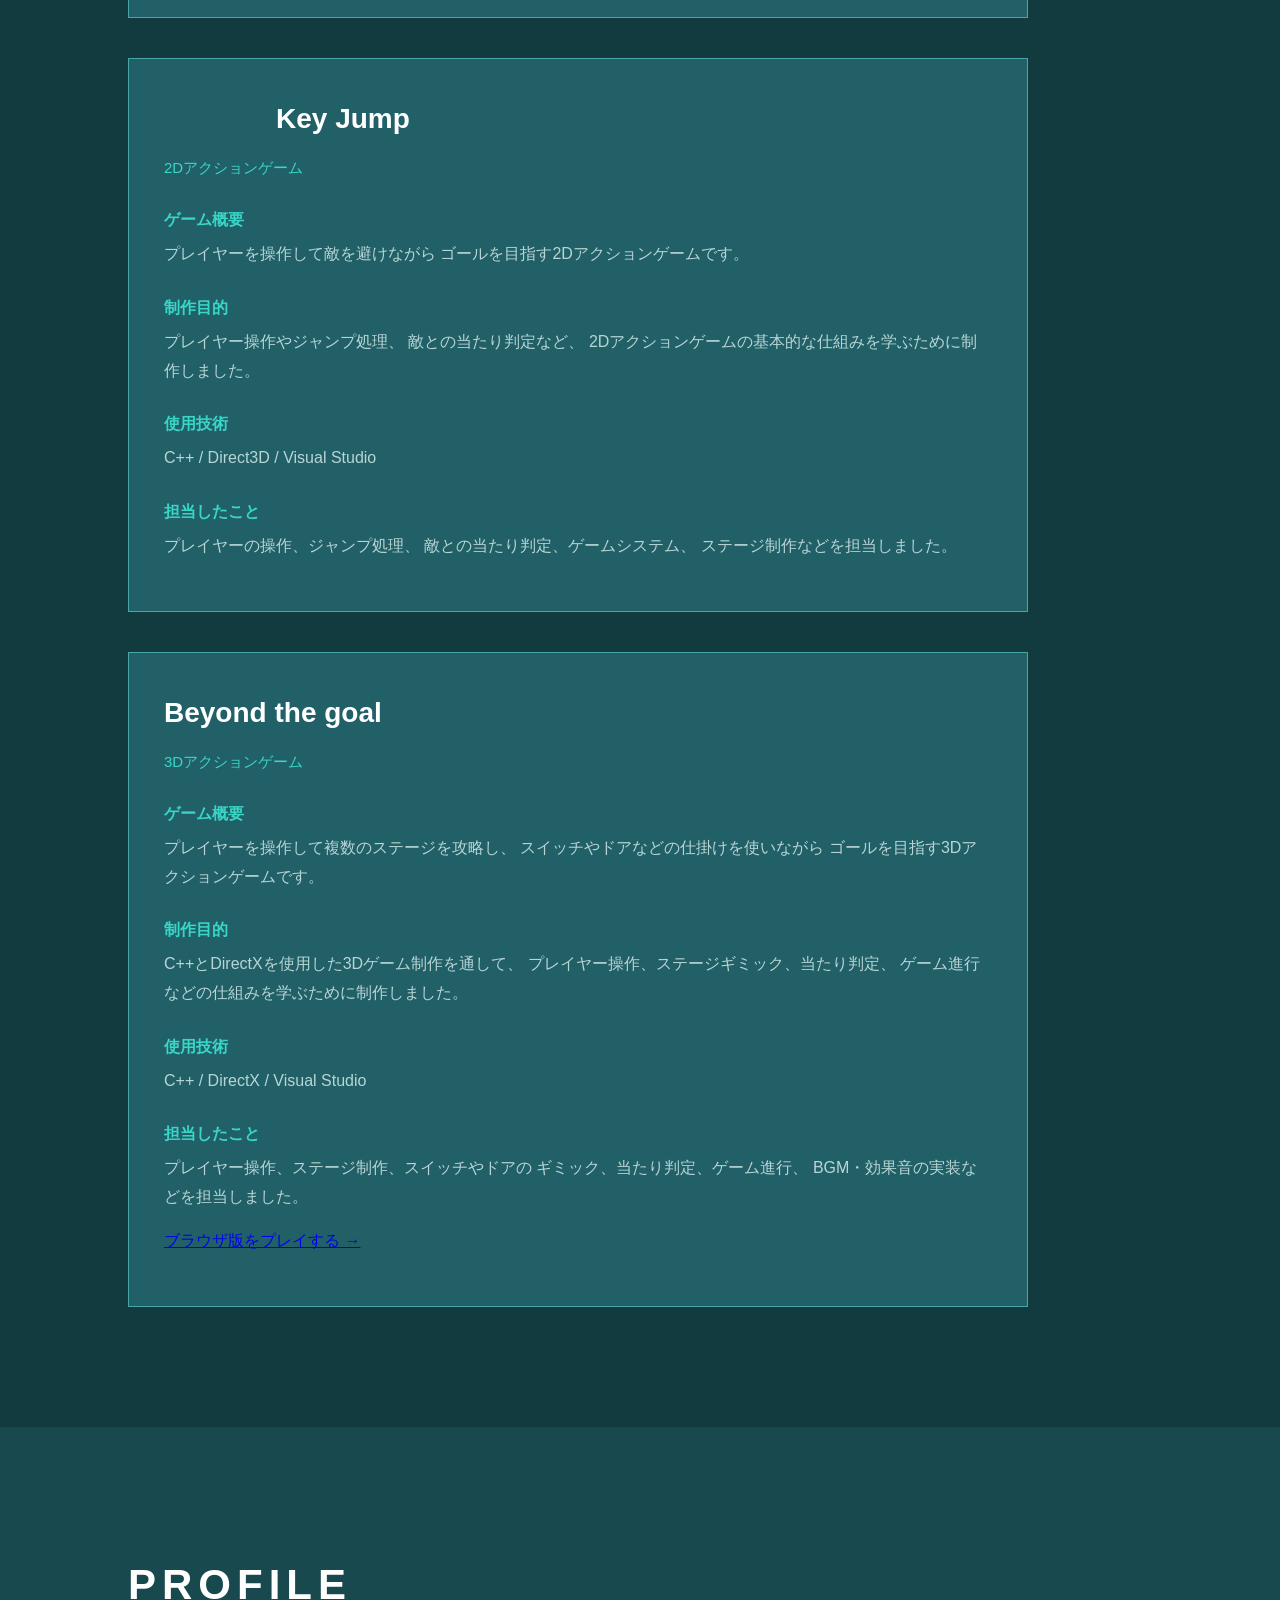
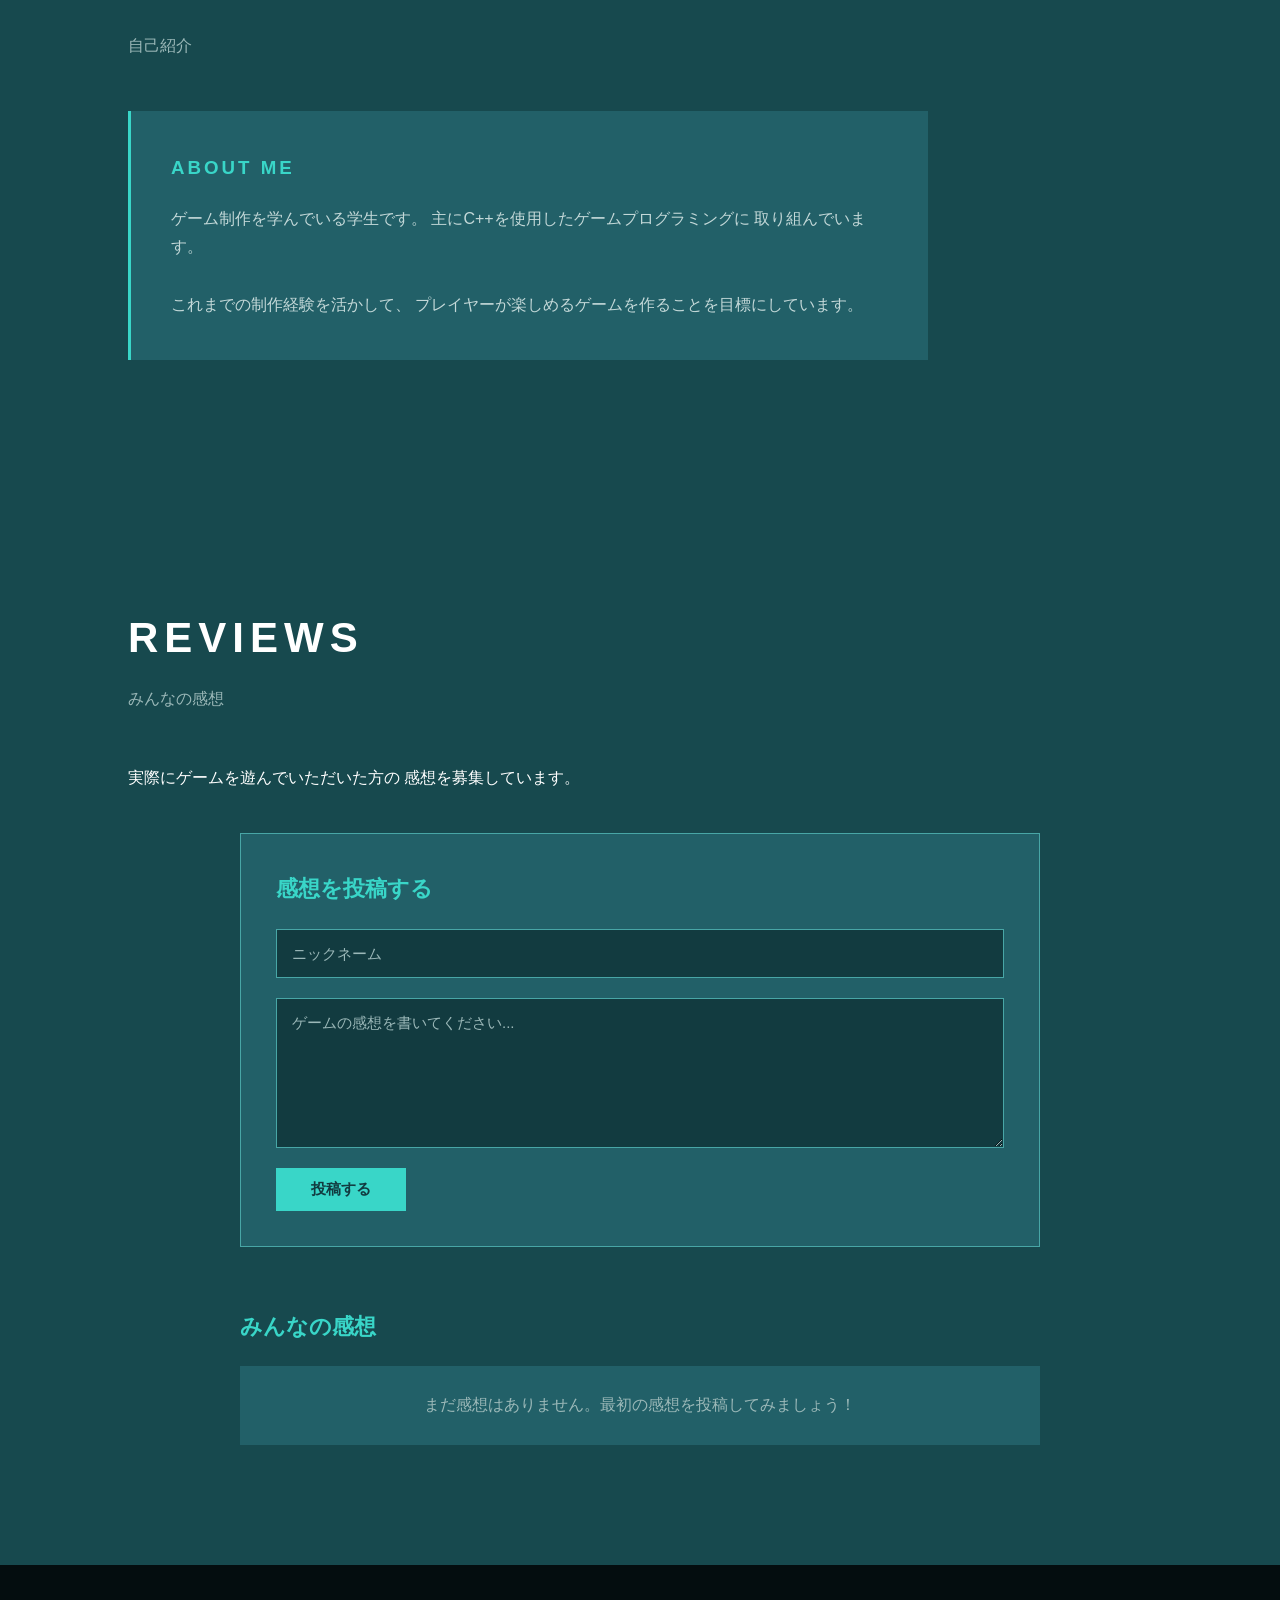
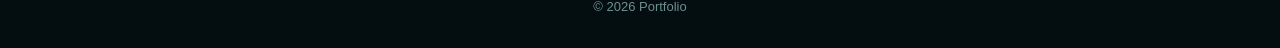
==== commit a932de20: "Update index.html" ====
--- a/index.html
+++ b/index.html
@@ -174,53 +174,50 @@
 
 </div>
 
-                <!-- =========================
-                     作品3
-                ========================= -->
-
-                <div class="work-detail">
-
-                    <h3>
-                        <a href="./FantasyRPG/index.html" class="game-title-link">
-                        CHRONICLES OF FOURIA
-                    </h3>
-
-                    <p class="game-type">
-                        2DRPG
-                    </p>
-
-                    <div class="work-info">
-
-                        <h4>
-                            制作概要
-                        </h4>
-
-                        <p>
-                            平原や古城といったステージをもとに
-                            2DRPGを制作しました。
-                        </p>
-
-
-                        <h4>
-                            使用技術
-                        </h4>
-
-                        <p>
-                            C++ / DirectX / Visual Studio
-                        </p>
-
-
-                        <h4>
-                            担当
-                        </h4>
-
-                        <p>
-                            ゲームプログラム、プレイヤー操作、ステージ制作
-                        </p>
-
-                    </div>
-
-                </div>
+               
+<!-- =========================
+     作品3
+========================= -->
+
+<div class="work-detail">
+
+    <h3>
+        <a href="./FantasyRPG/index.html" class="game-title-link">
+            CHRONICLES OF FOURIA
+        </a>
+    </h3>
+
+    <p class="game-type">
+        2Dターン制RPG
+    </p>
+
+    <div class="work-info">
+
+        <h4>制作概要</h4>
+
+        <p>
+            剣士・魔法使い・僧侶・弓使いの4人でパーティーを組み、
+            緑の平原や灼熱の火山など、4つのエリアを冒険する
+            コマンド選択式の2Dターン制RPGです。
+        </p>
+
+        <h4>使用技術</h4>
+
+        <p>
+            HTML / CSS / JavaScript / Canvas API
+        </p>
+
+        <h4>担当</h4>
+
+        <p>
+            ゲームシステム、キャラクター管理、
+            ターン制バトル、敵AI、ステージ制作
+        </p>
+
+    </div>
+
+</div>
+
 
 
                 <!-- =========================
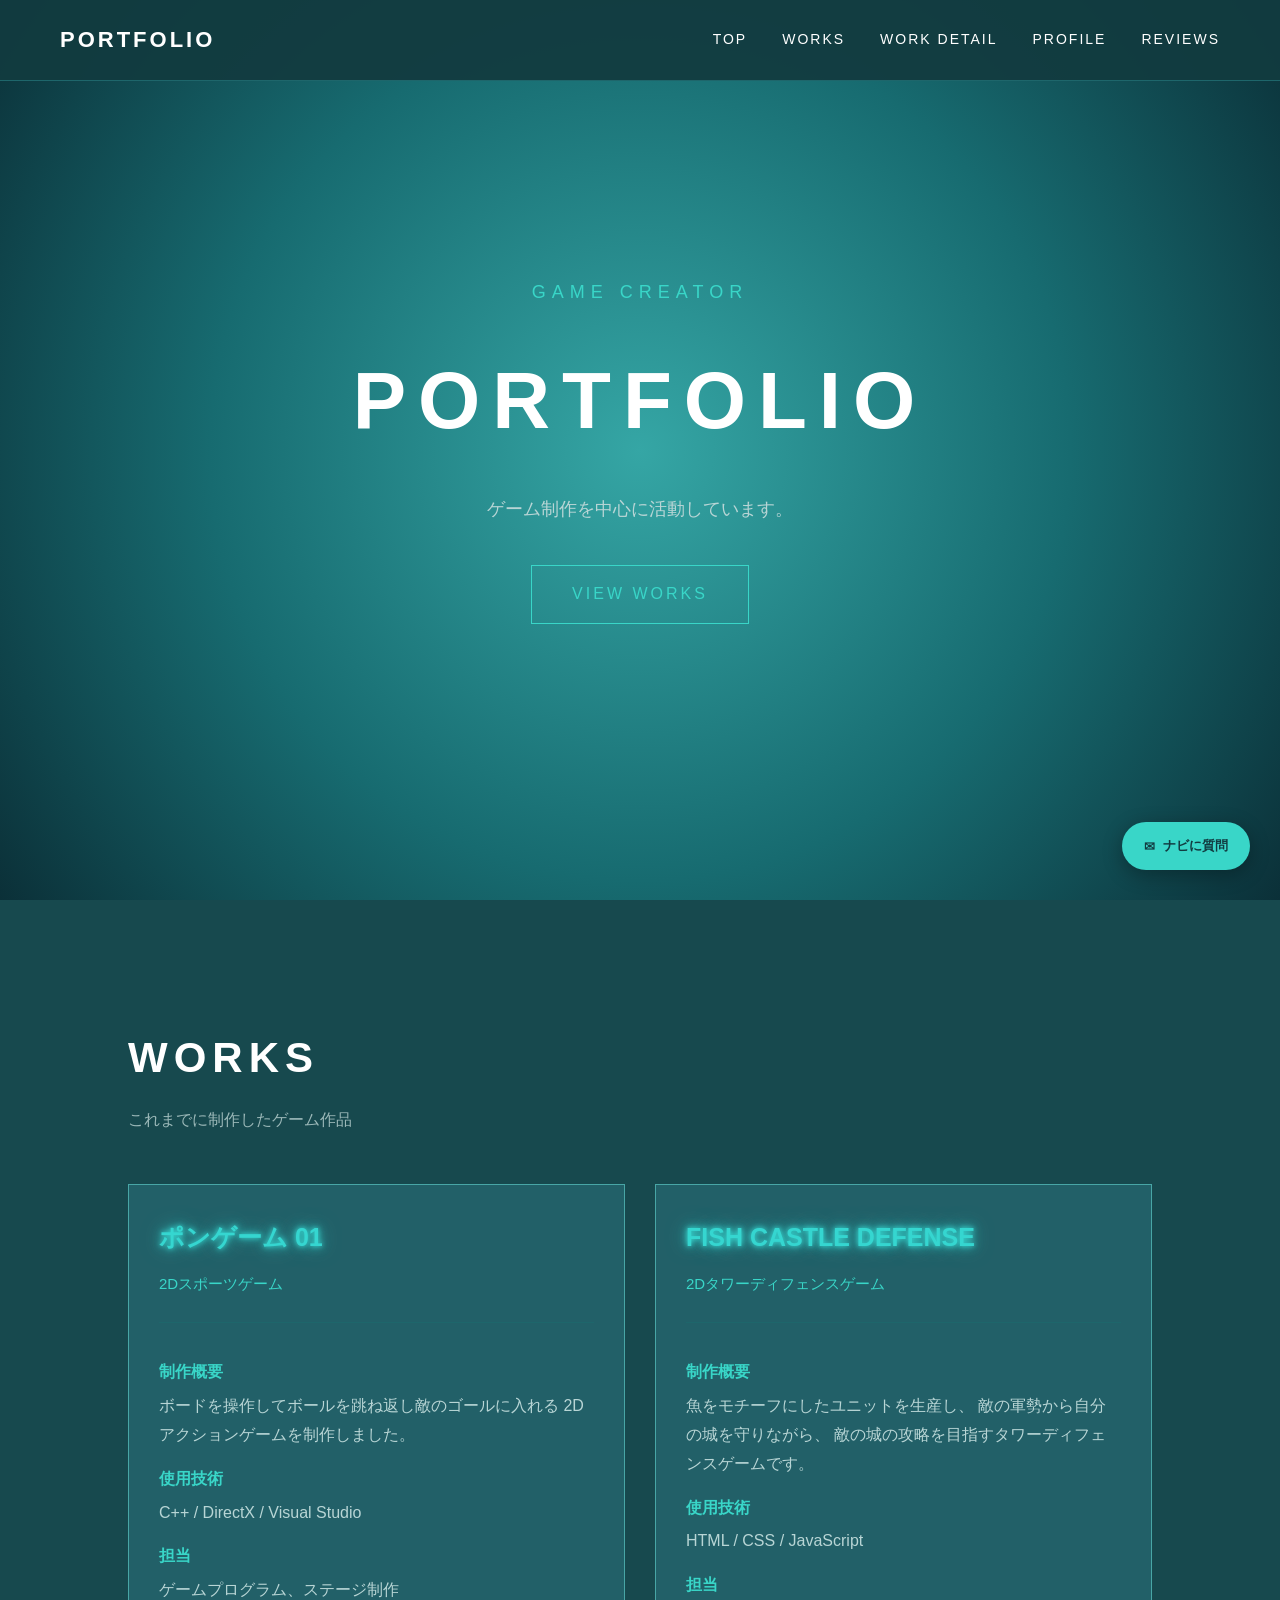
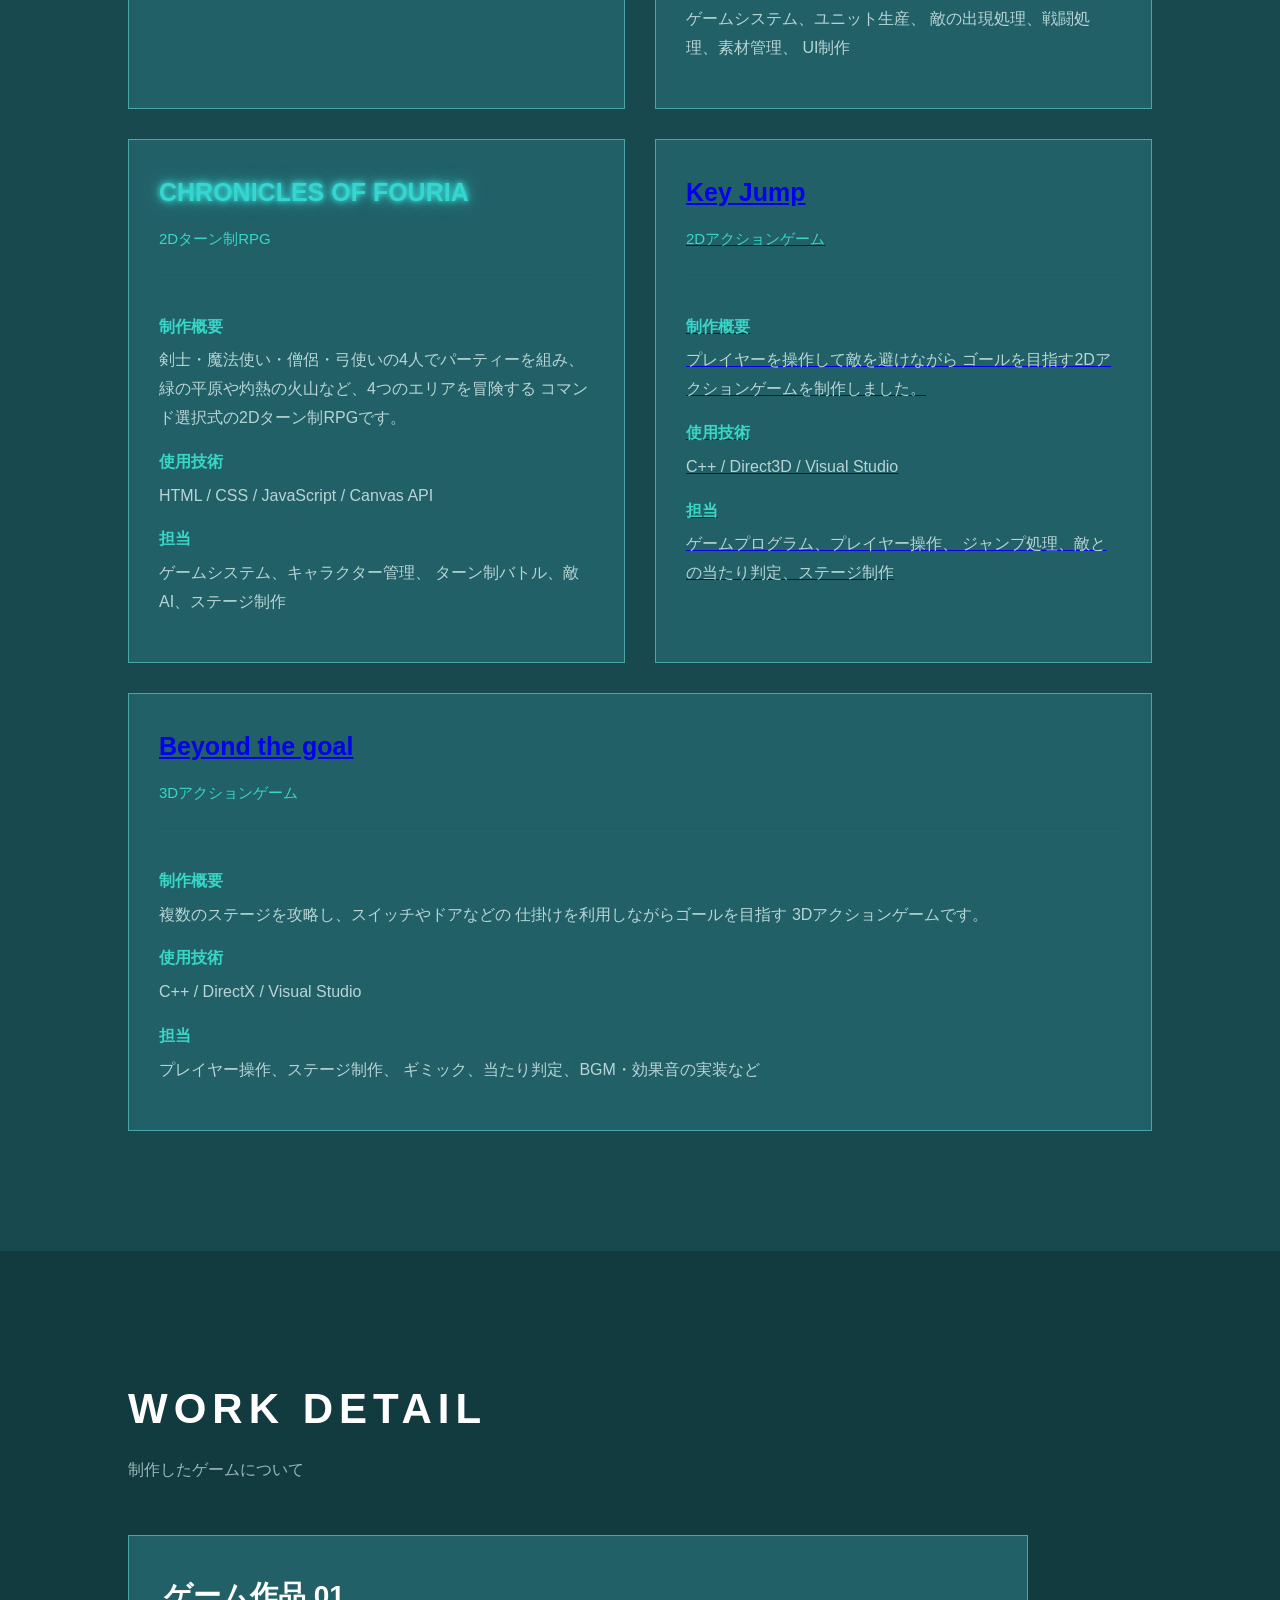
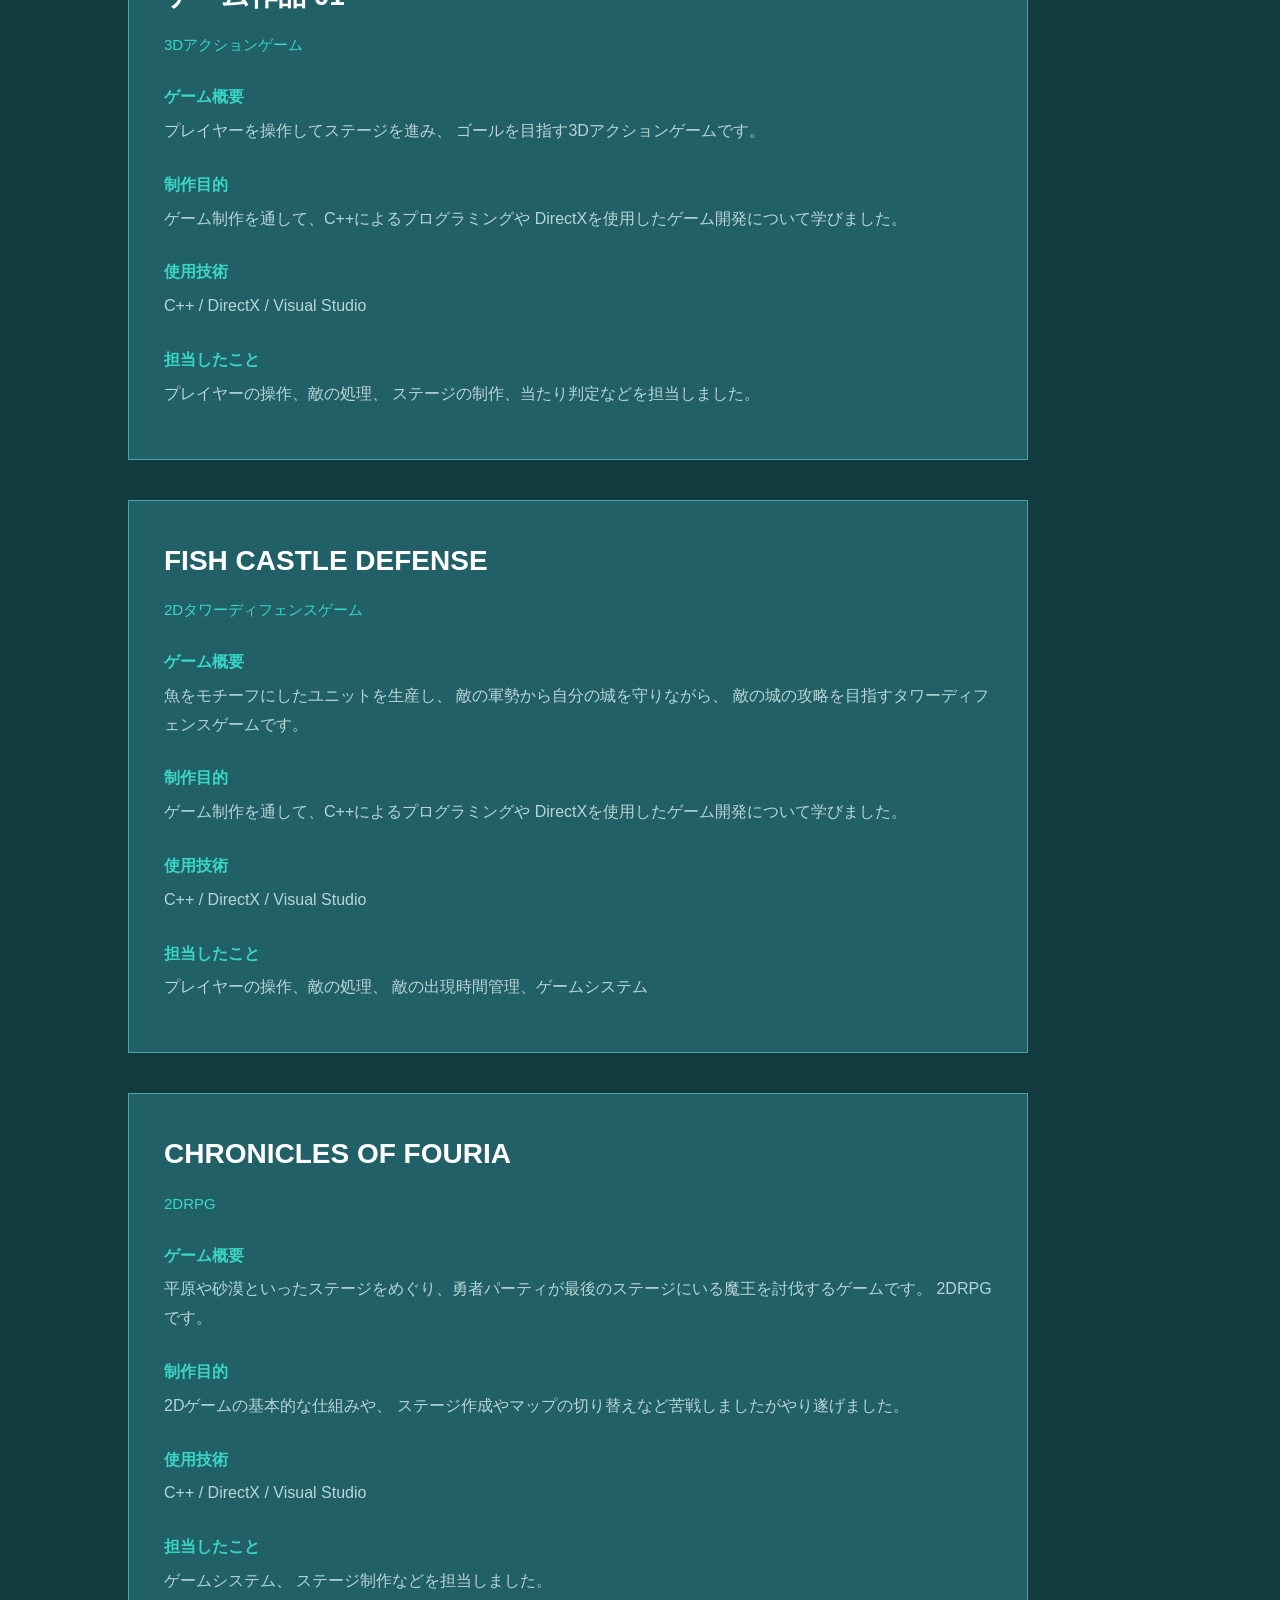
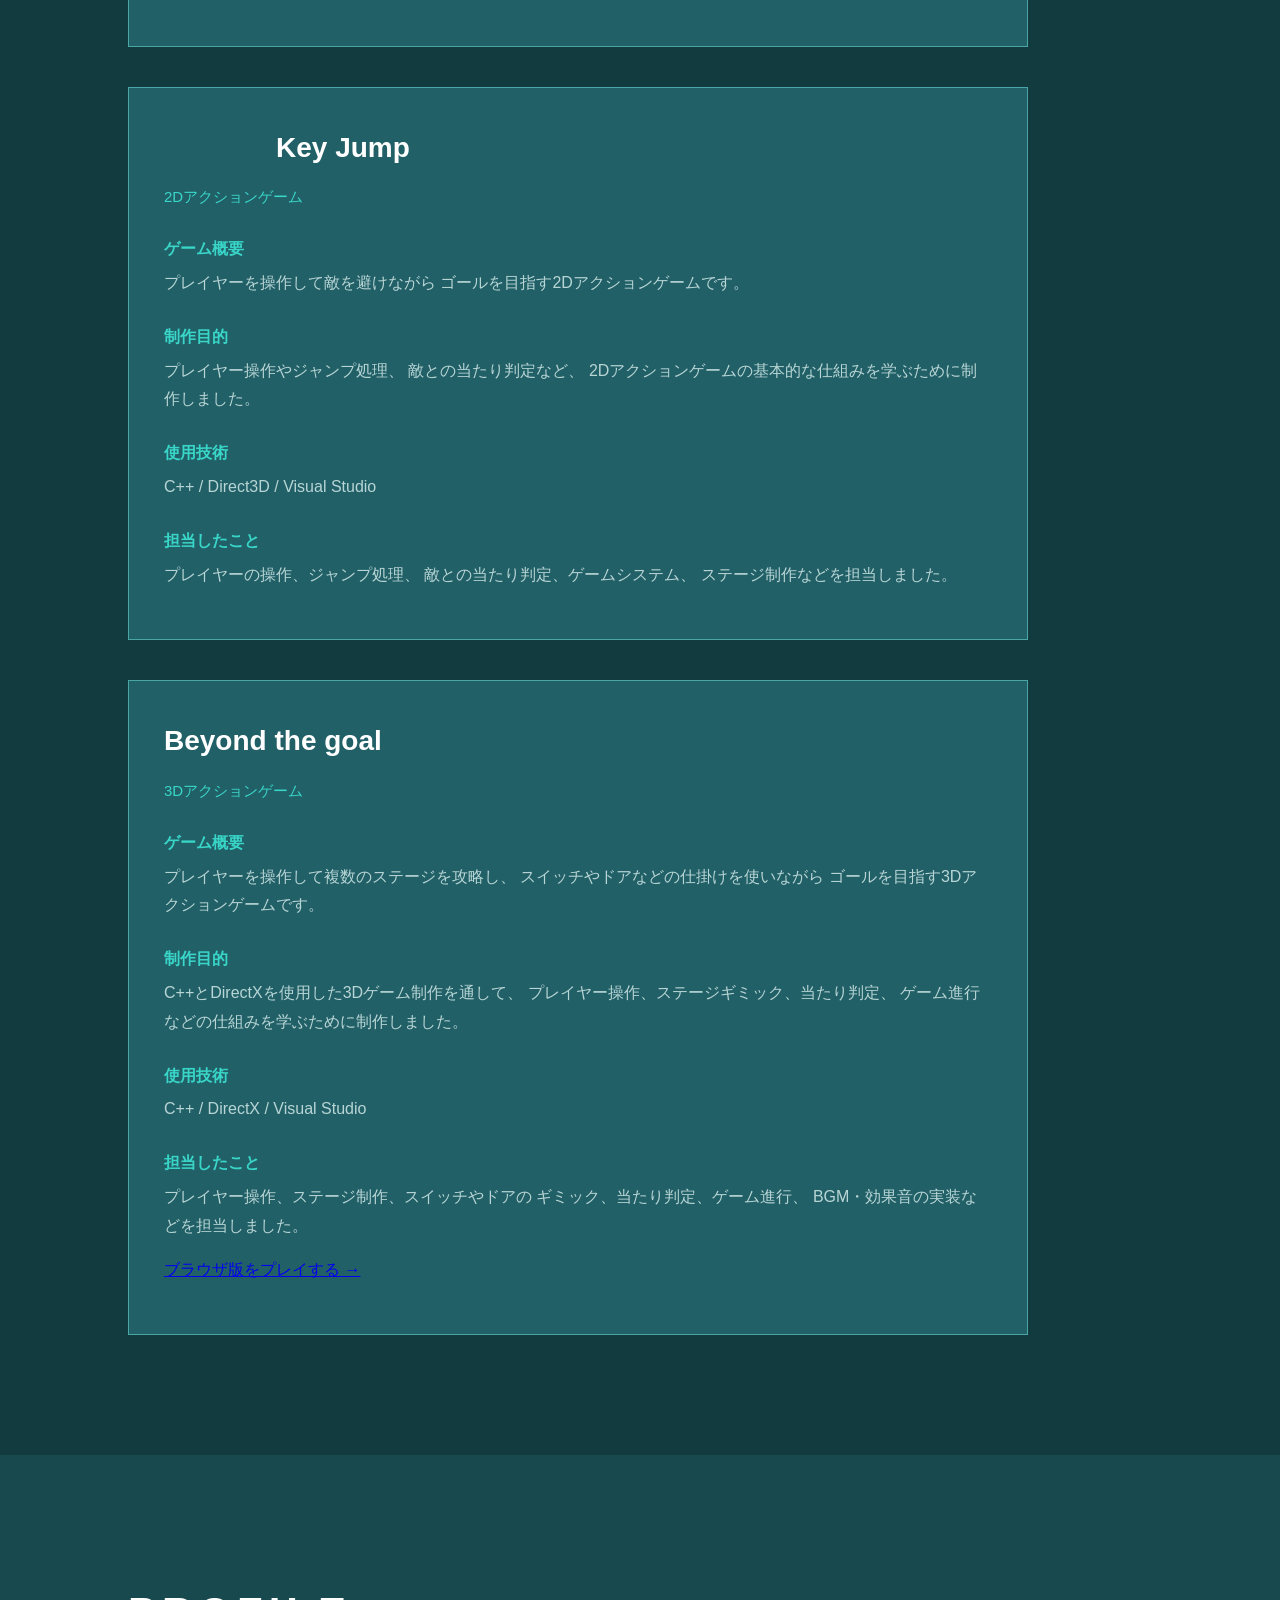
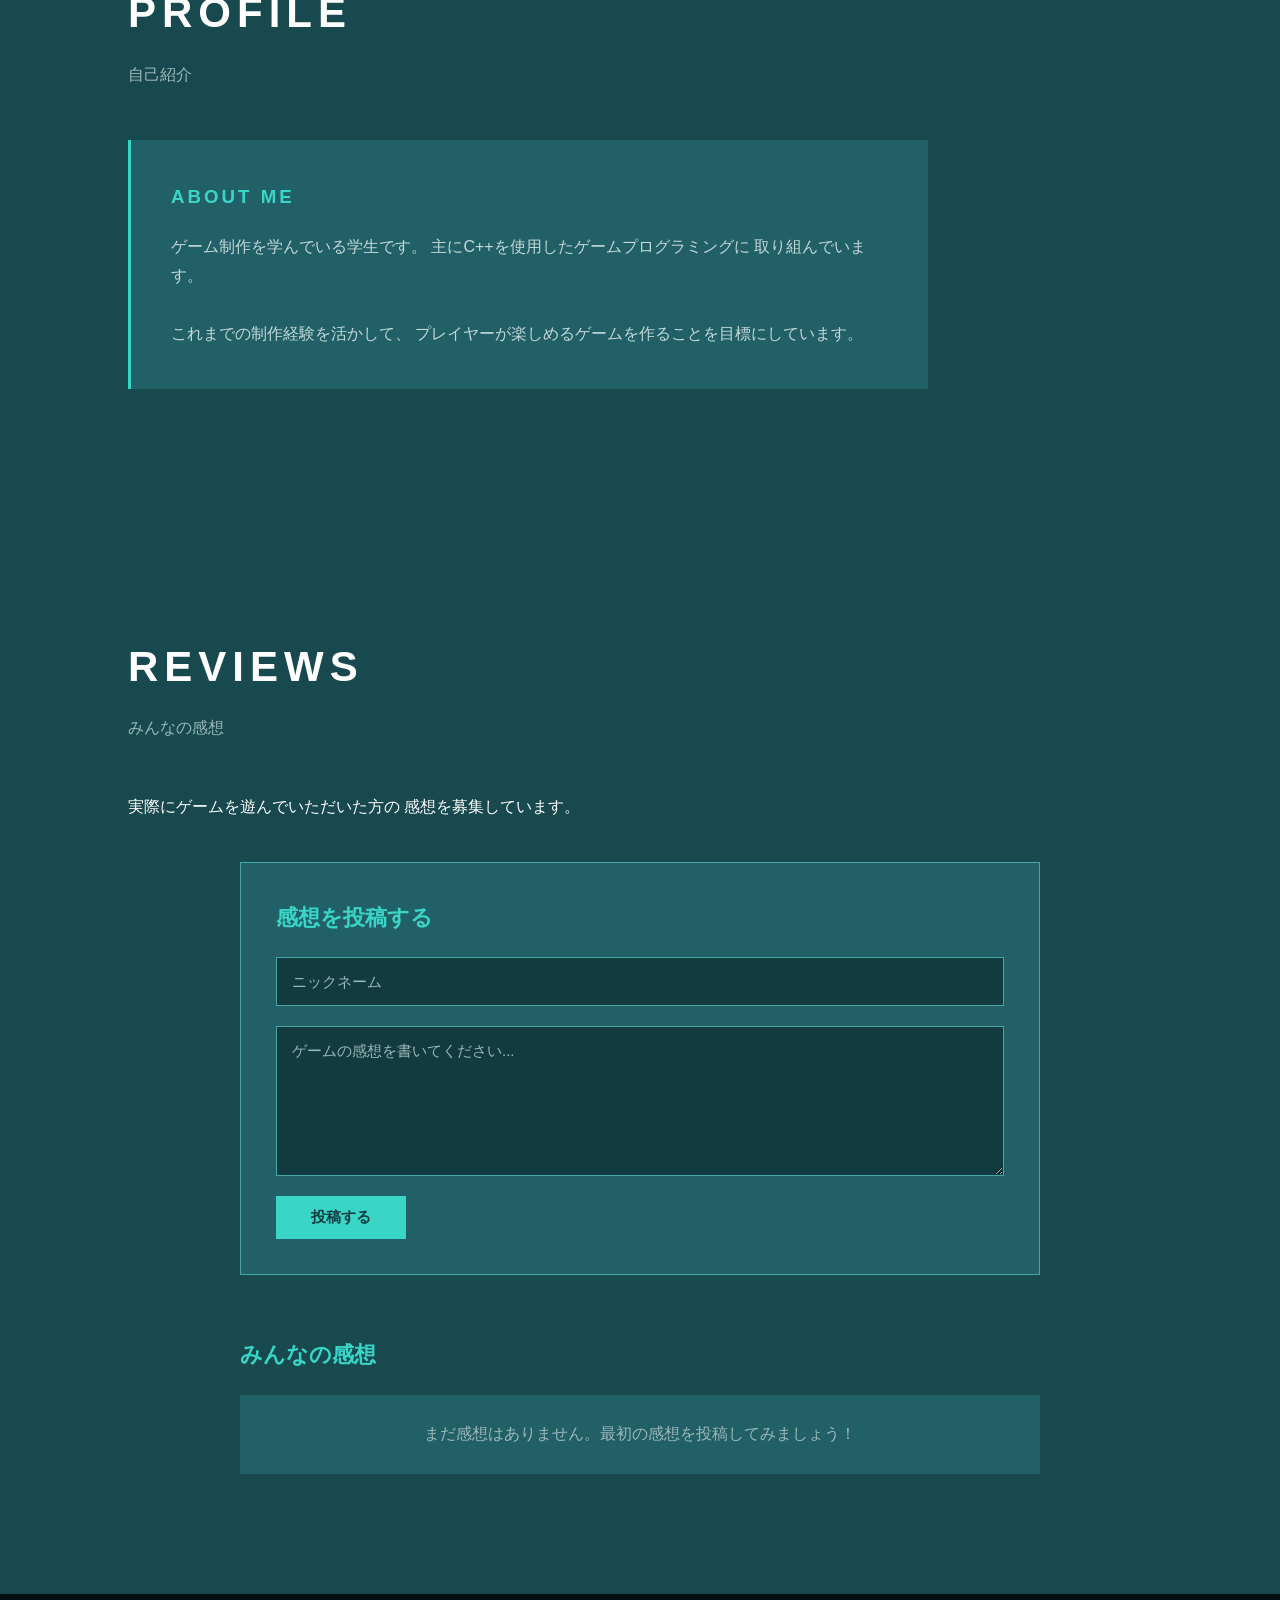
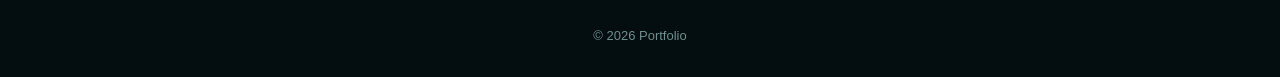
==== commit ba6426ec: "Update index.html" ====
--- a/index.html
+++ b/index.html
@@ -469,7 +469,7 @@
                 </h4>
 
                 <p>
-                   平原や古城といったステージをもとに世界を作りました
+                   平原や砂漠といったステージをめぐり、勇者パーティが最後のステージにいる魔王を討伐するゲームです。
                     2DRPGです。
                 </p>
 
@@ -480,7 +480,7 @@
 
                 <p>
                     2Dゲームの基本的な仕組みや、
-                   ステージ制作について学ぶことを目的として制作しました。
+                   ステージ作成やマップの切り替えなど苦戦しましたがやり遂げました。
                 </p>
 
 
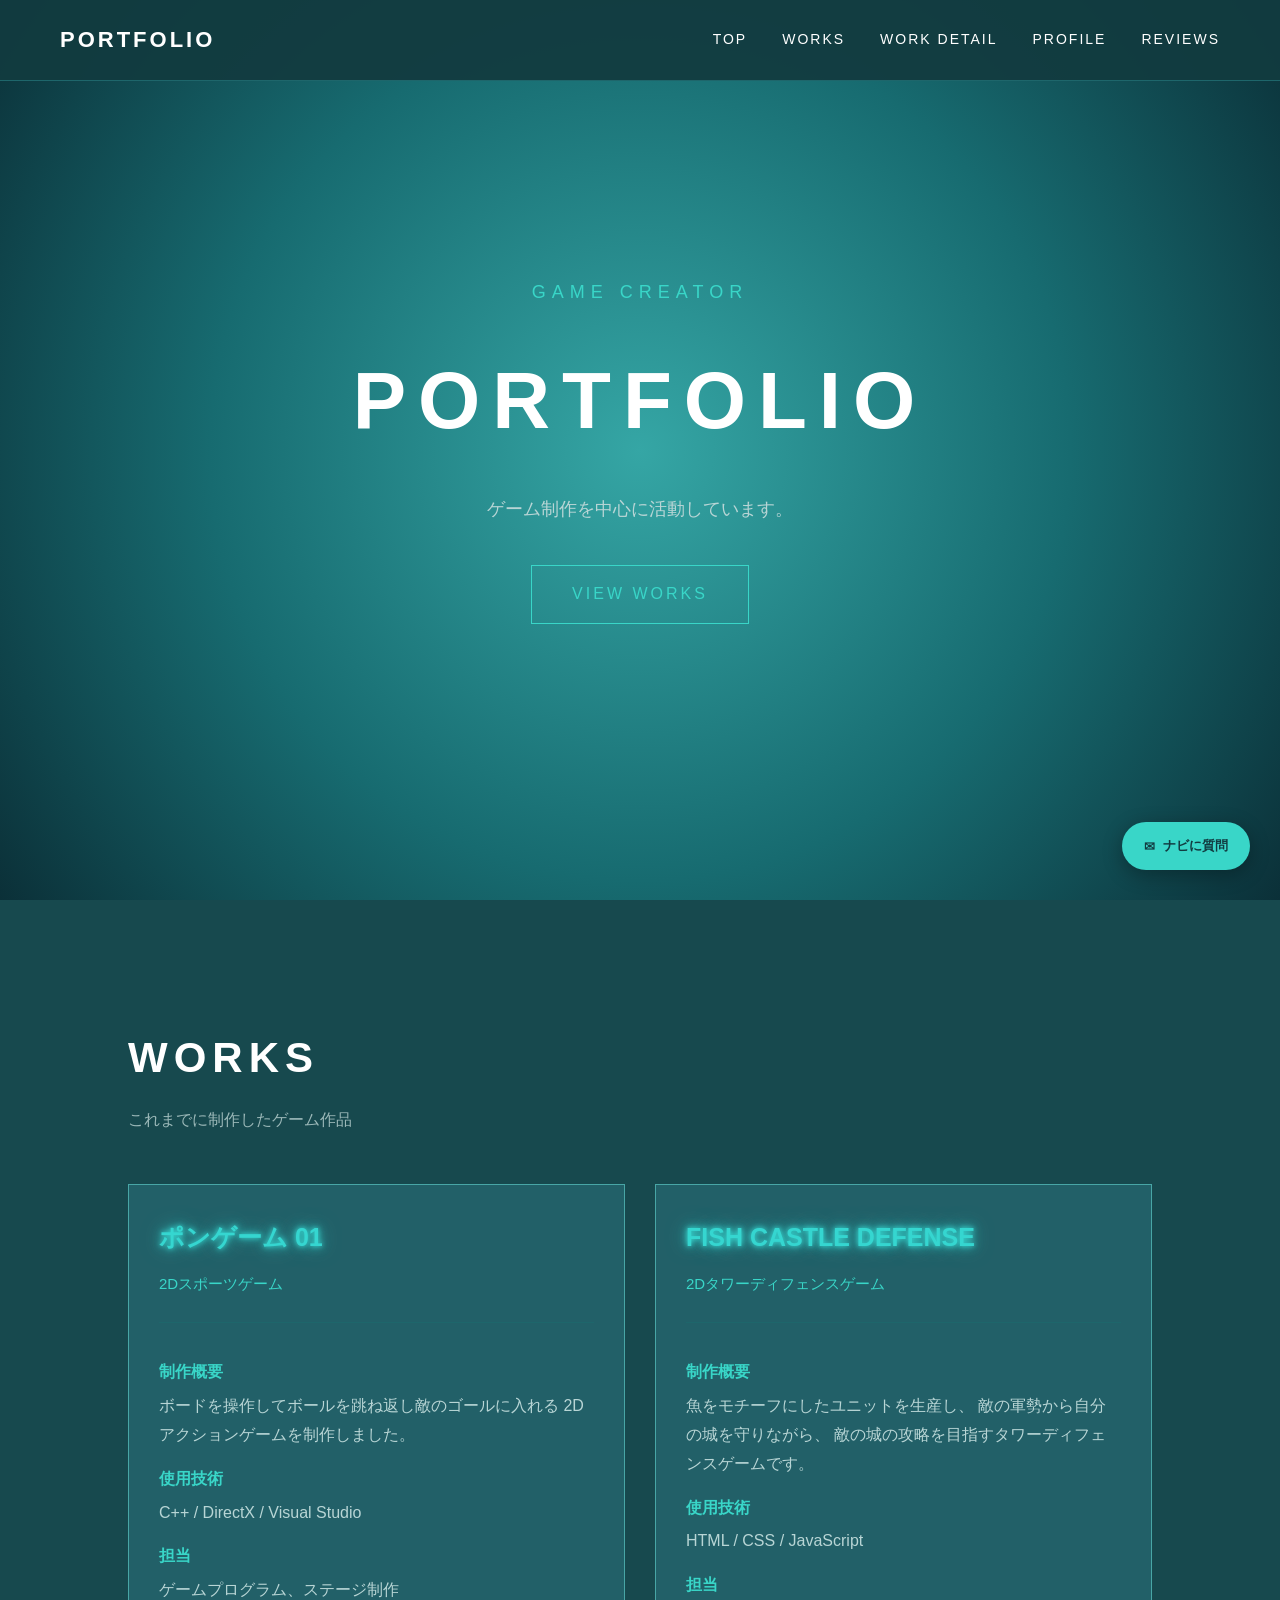
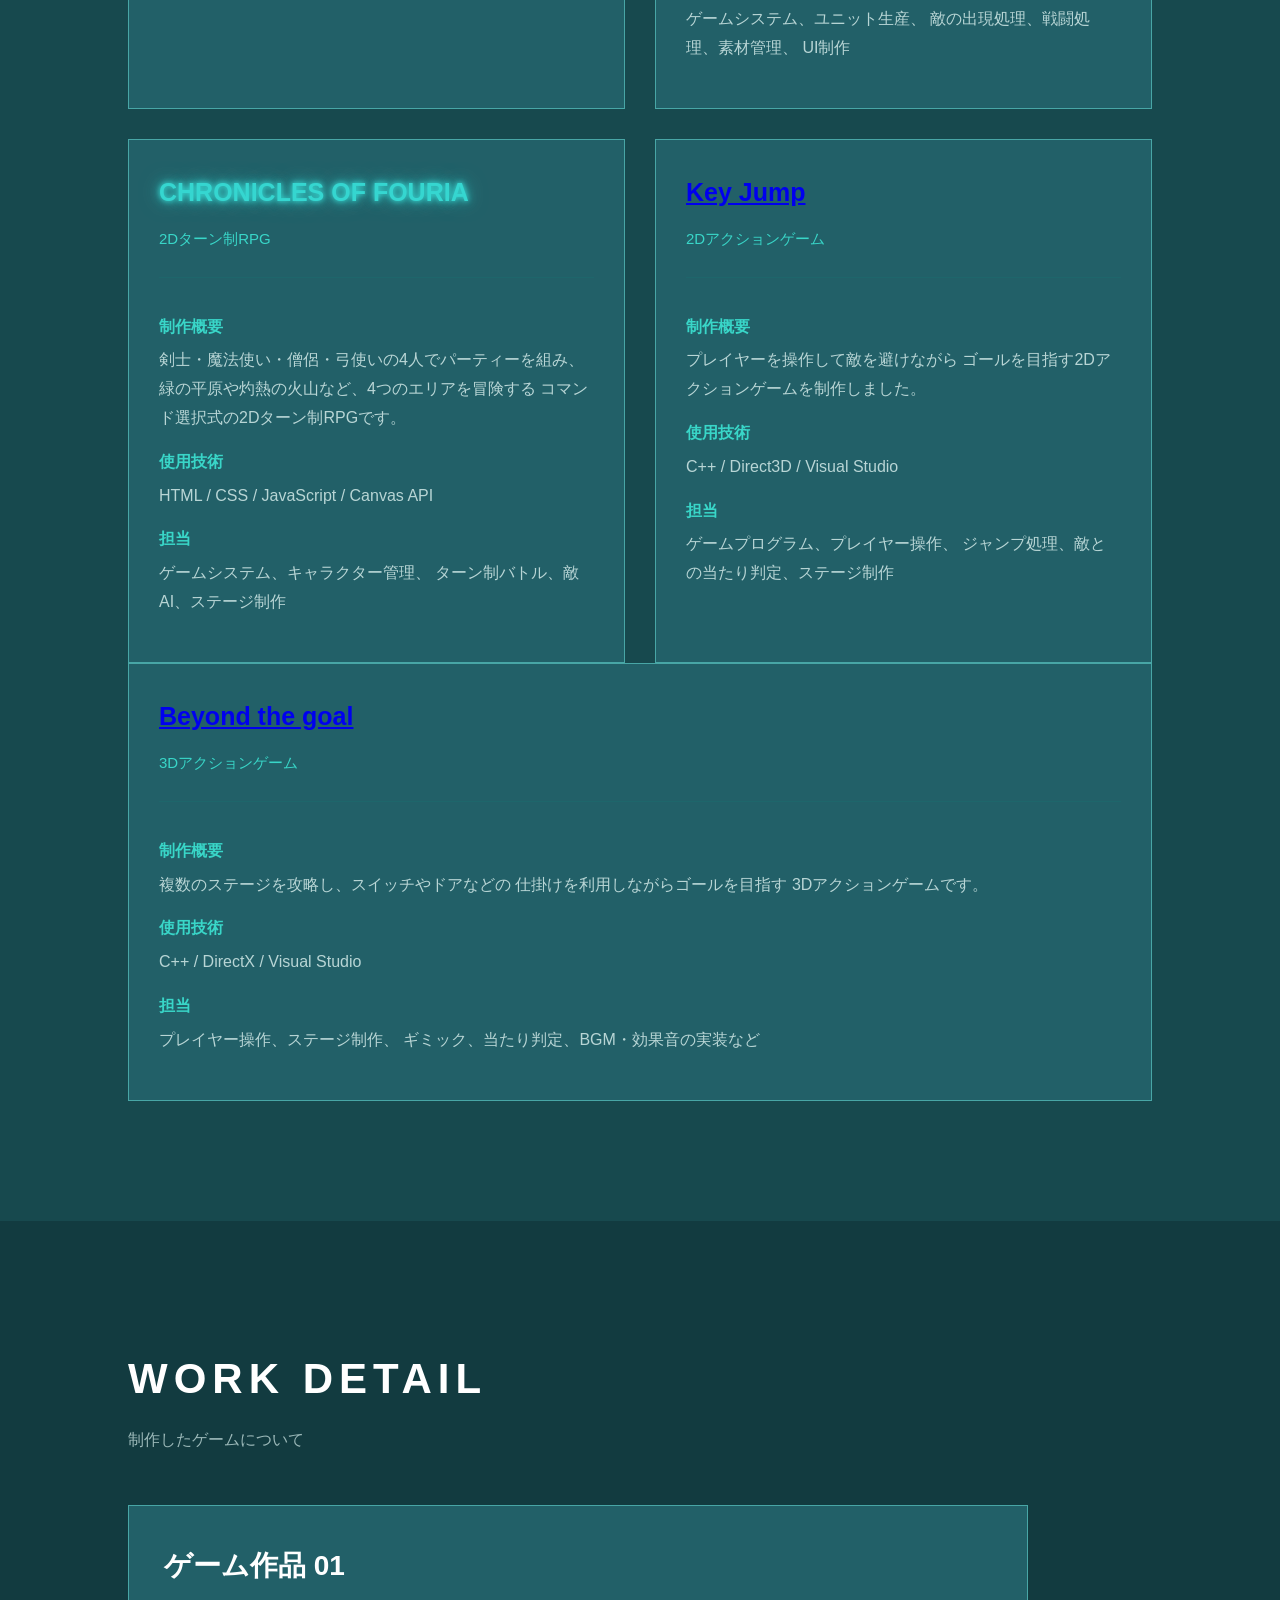
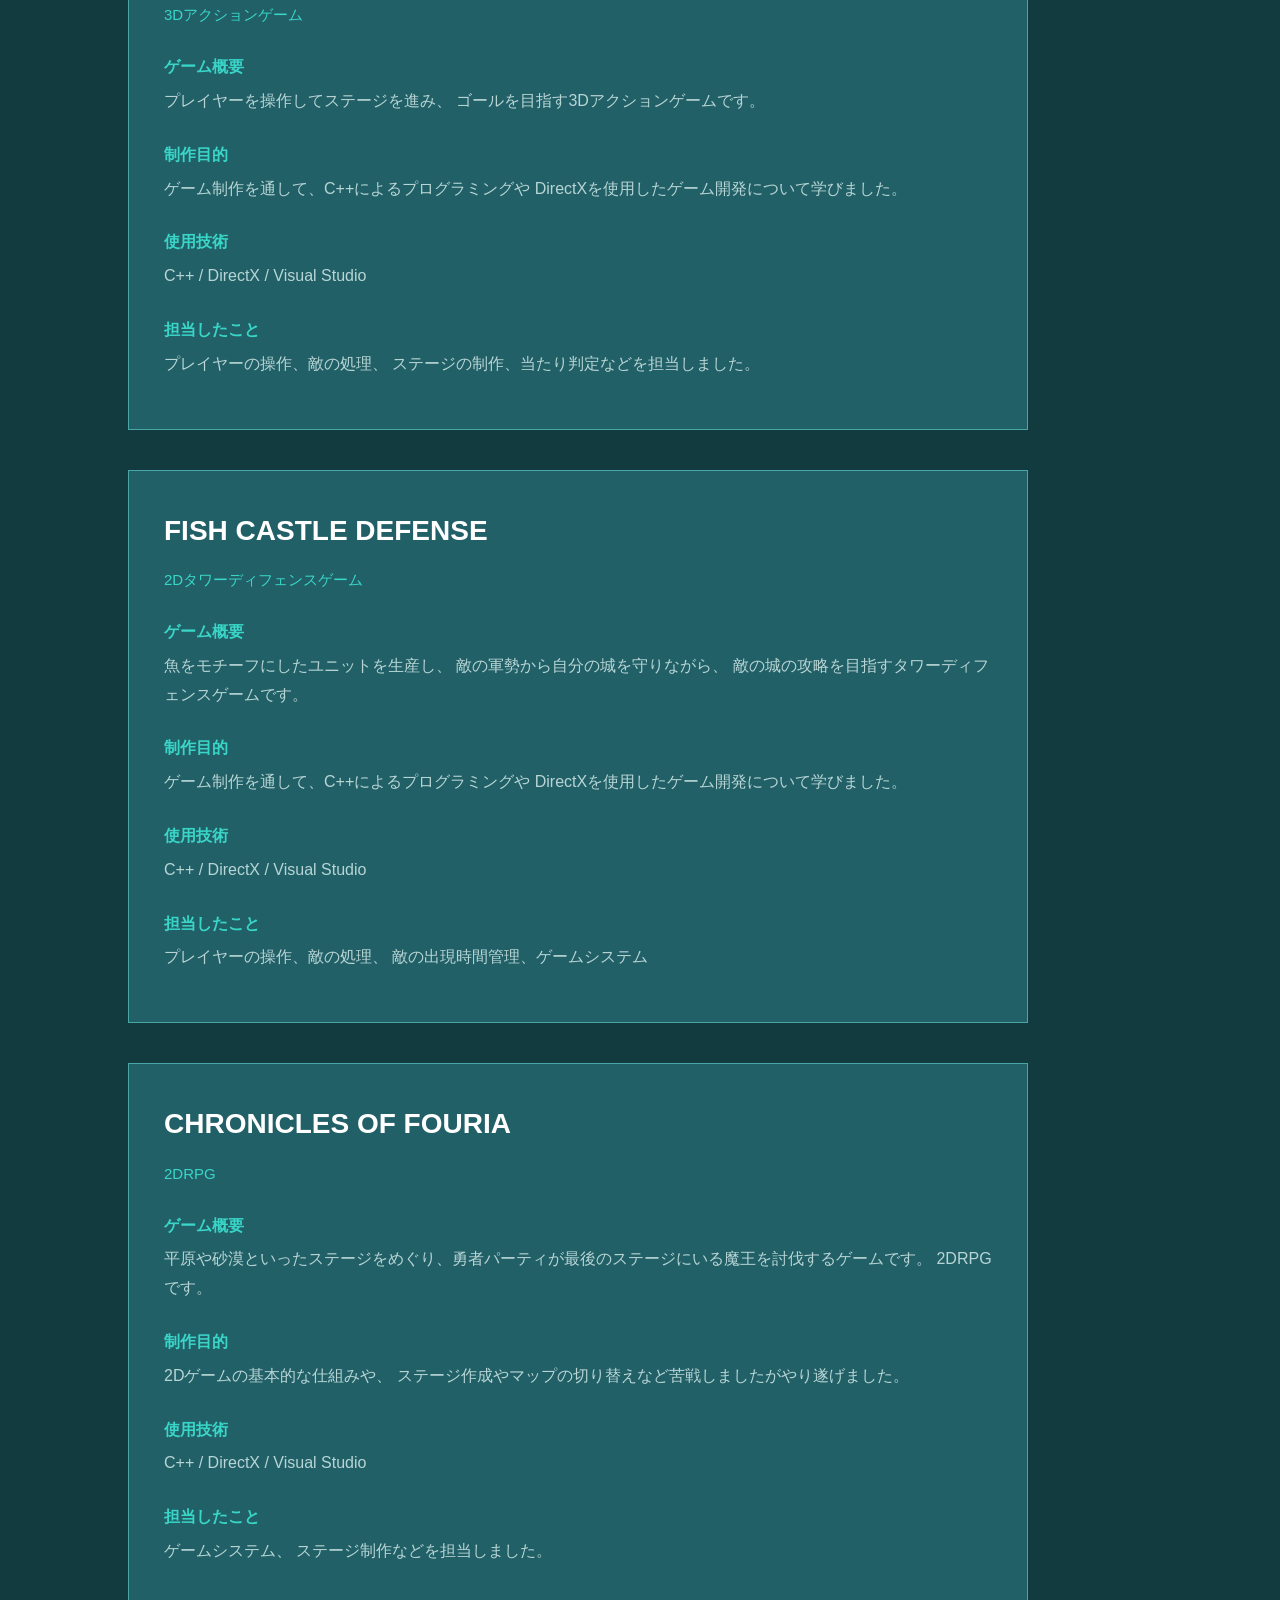
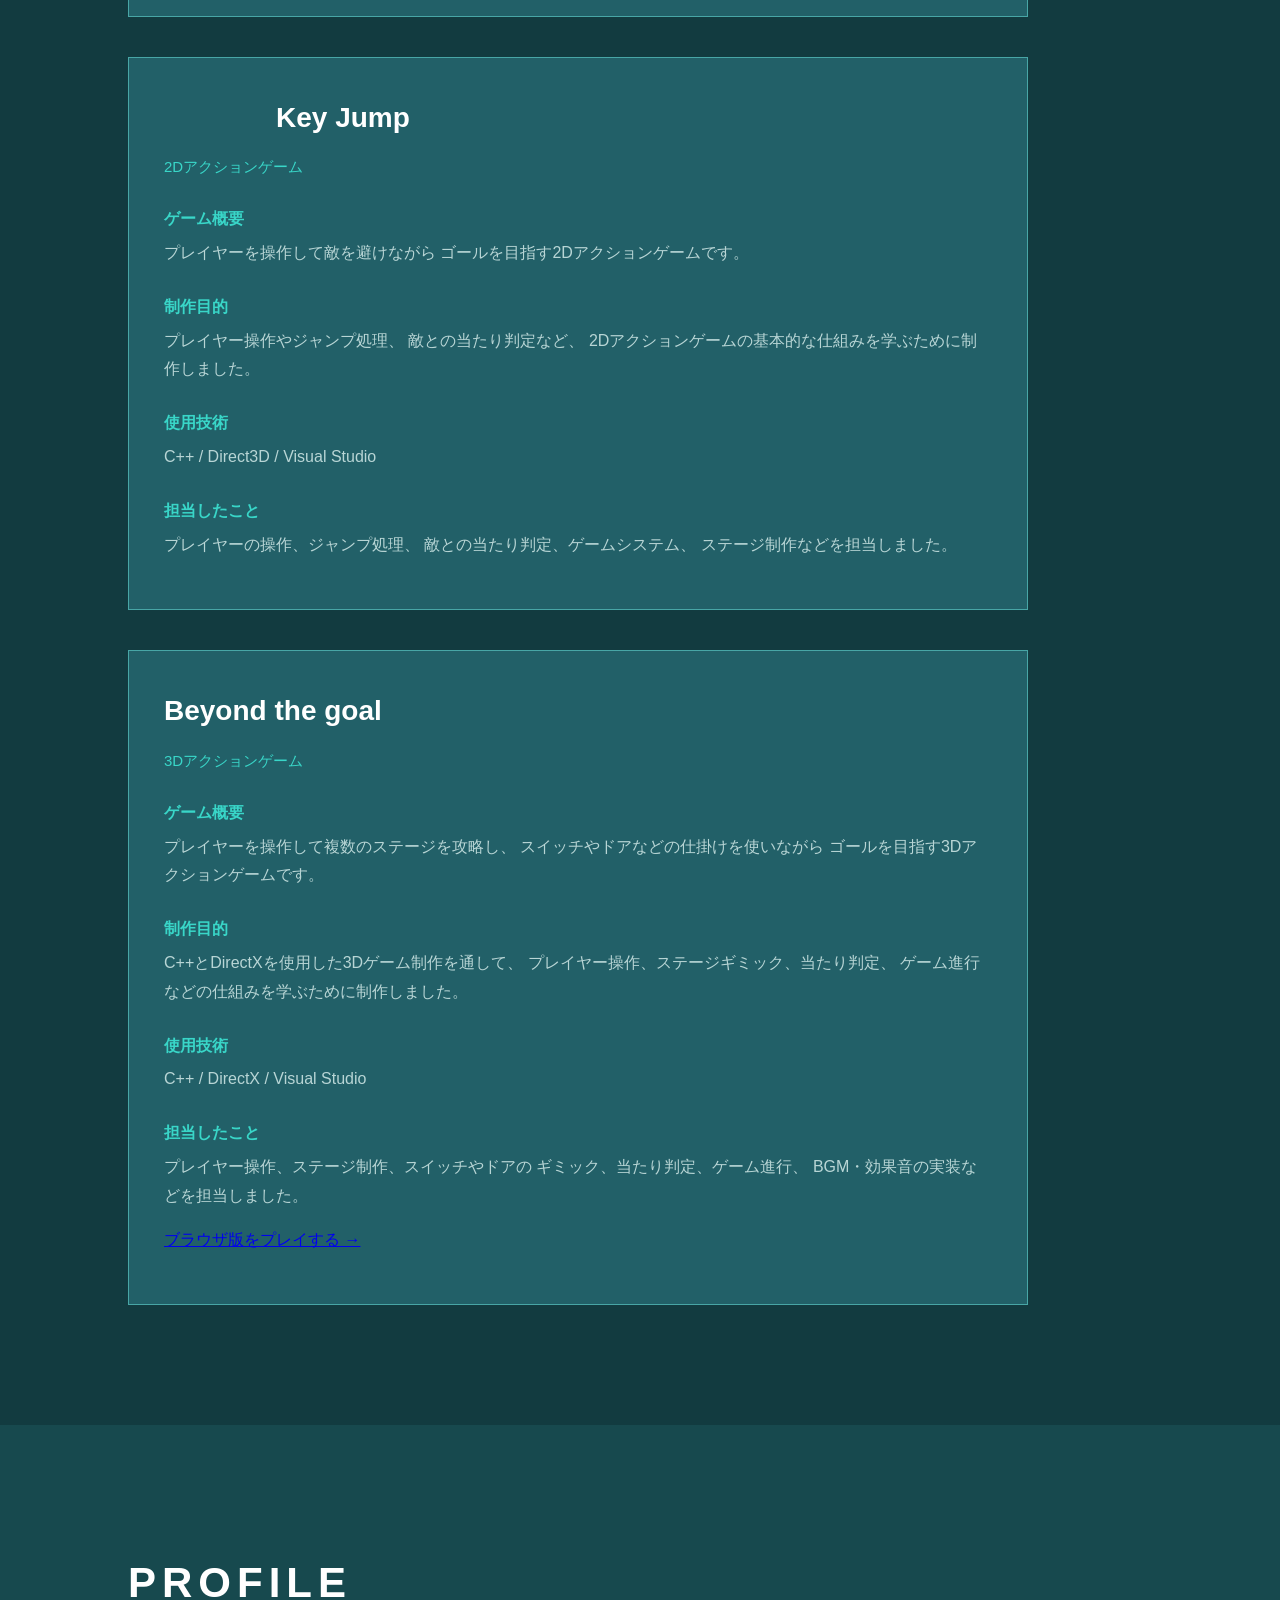
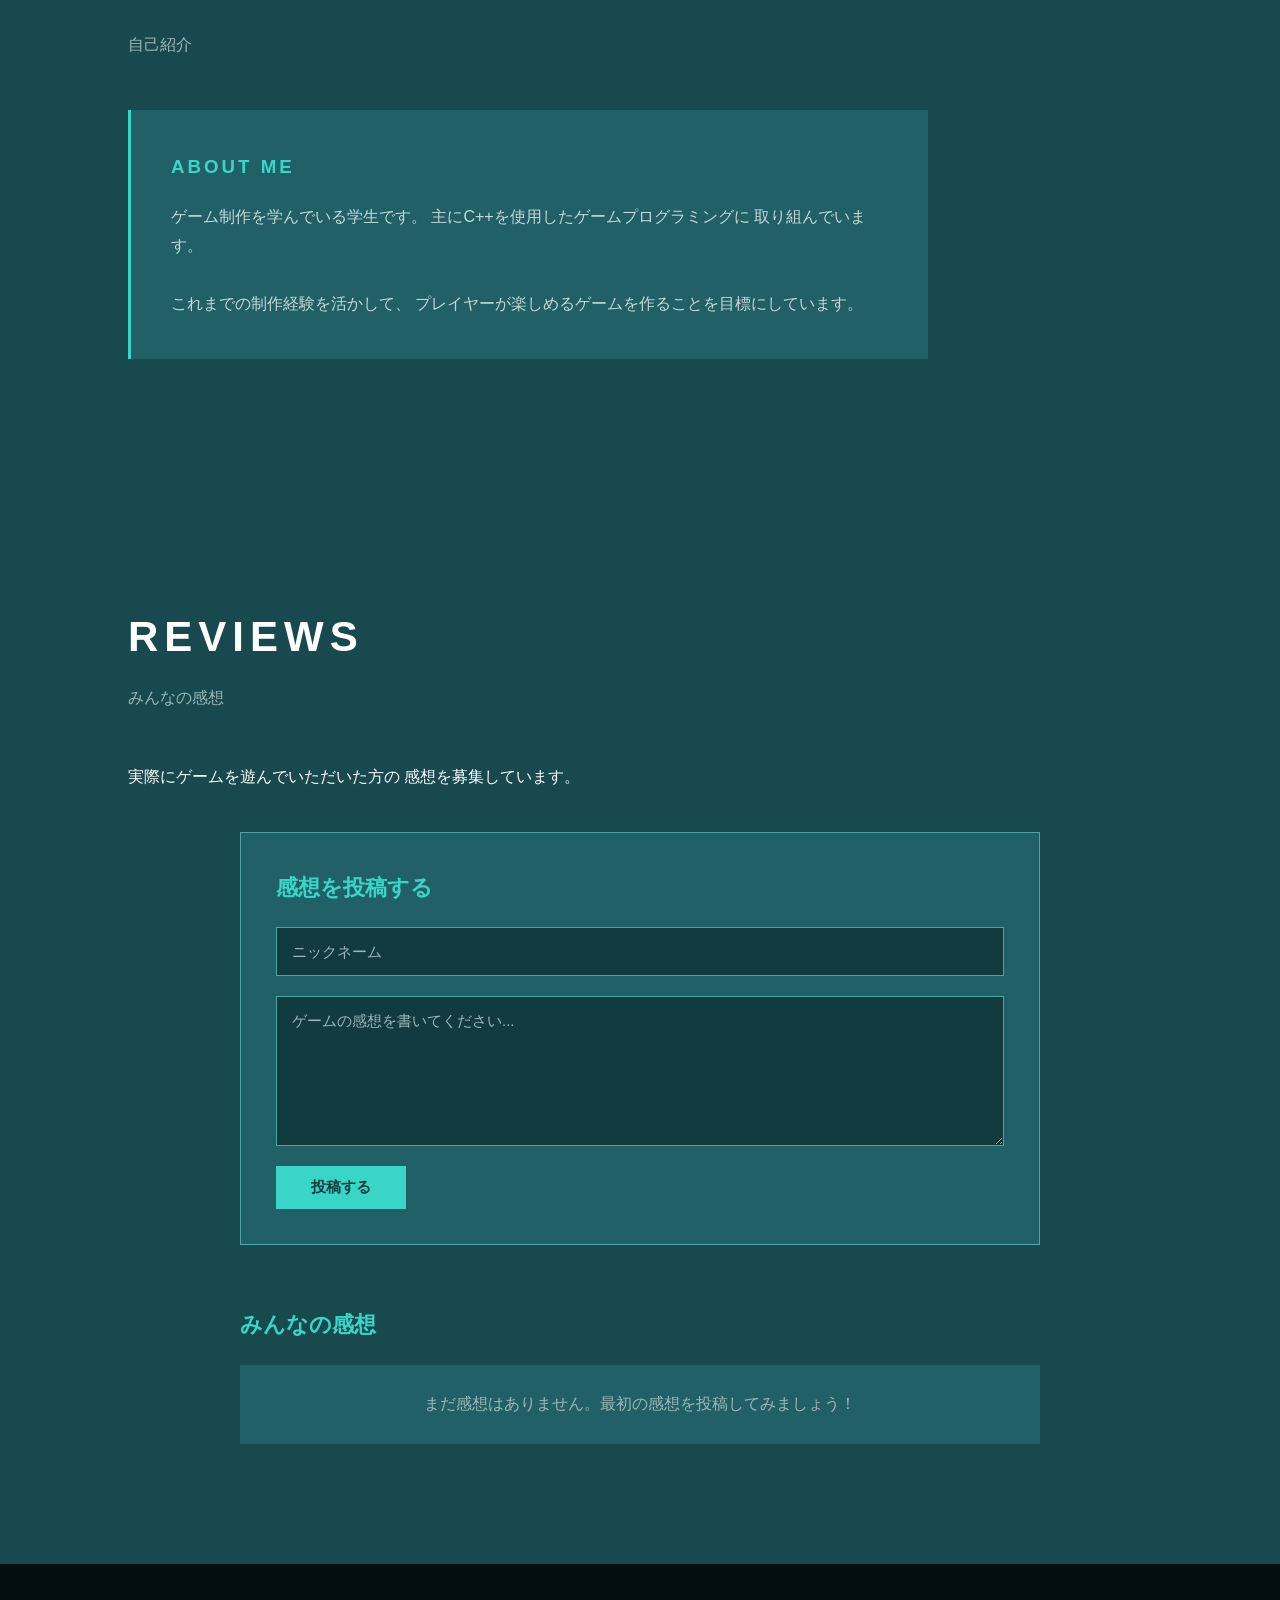
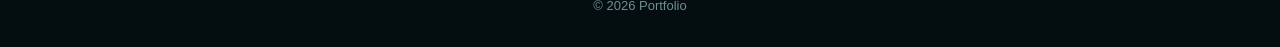
==== commit cfc557c6: "Update index.html" ====
--- a/index.html
+++ b/index.html
@@ -182,7 +182,7 @@
 <div class="work-detail">
 
     <h3>
-        <a href="./FantasyRPG/index.html" class="game-title-link">
+        <a href="./CHRONICLES OF FOURIA/index.html" class="game-title-link">
             CHRONICLES OF FOURIA
         </a>
     </h3>
@@ -229,6 +229,7 @@
                     <h3>
                    <a href="key-jump.html" class="game-title">
                         Key Jump
+                        </a>
                     </h3>
 
                     <p class="game-type">
